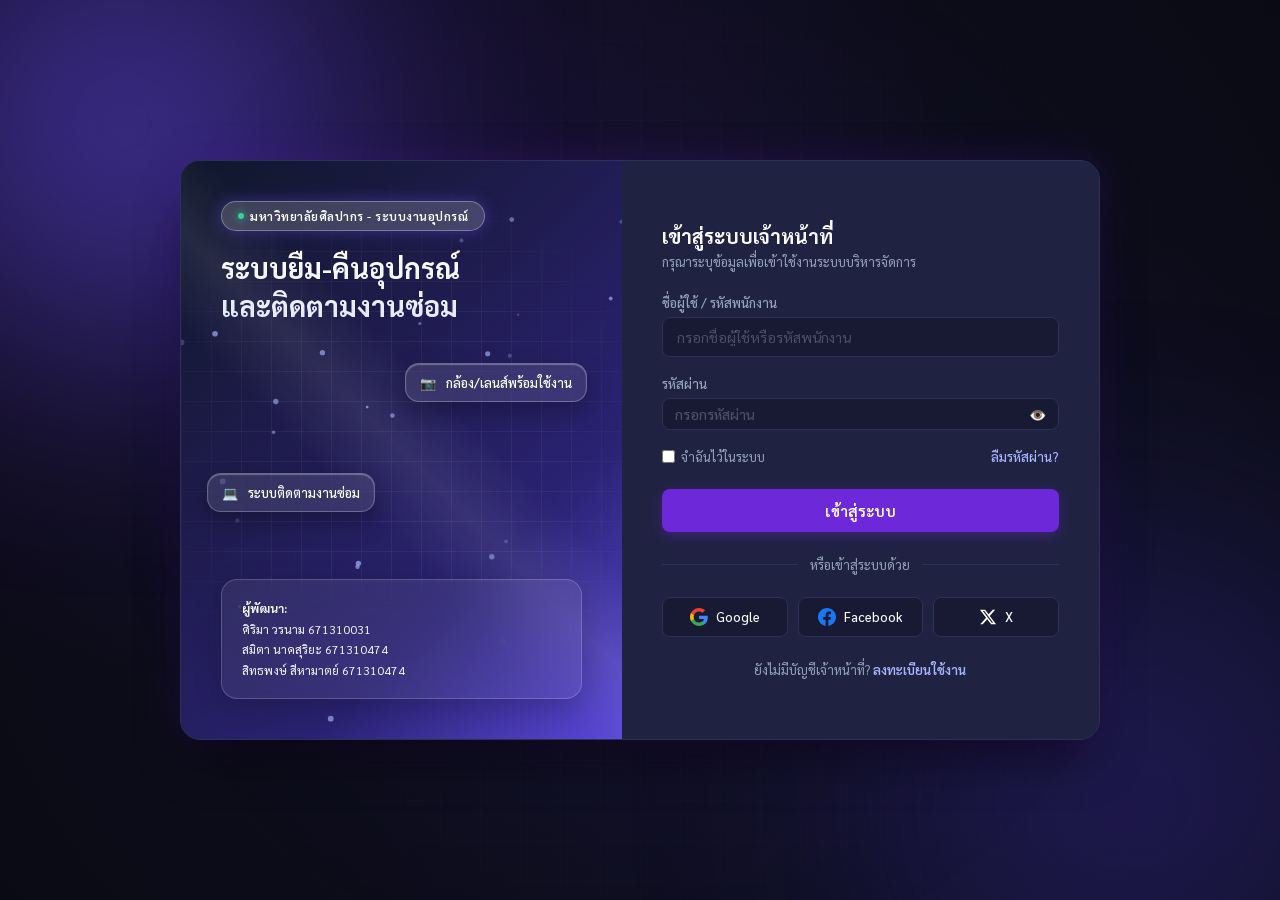
==== index.html @ a07209da "Refactor HTML structure and improve accessibility" ====
<!DOCTYPE html>
<html lang="th">
<head>
  <meta charset="UTF-8">
  <meta name="viewport" content="width=device-width, initial-scale=1.0">
  <title>ระบบยืม-คืนอุปกรณ์ และติดตามงานซ่อม</title>
  <!-- Google Fonts: Sarabun -->
  <link href="https://fonts.googleapis.com/css2?family=Sarabun:wght@300;400;500;600;700&display=swap" rel="stylesheet">
  
  <style>
    :root {
      /* Dark Theme Color Palette */
      --primary-color: #6D28D9;
      --primary-hover: #5B21B6;
      --primary-light: rgba(109, 40, 217, 0.25);
      --bg-color: #121326;
      --surface-color: #202242;
      --surface-color-dark: #181933;
      --surface-hover: #2A2C54;
      --text-main: #F8FAFC;
      --text-muted: #94A3B8;
      --border-color: #2D3059;
      --border-color-light: rgba(255, 255, 255, 0.08);
      
      --danger-color: #EF4444;
      --success-color: #10B981;
      --warning-color: #F59E0B;
      
      --radius-sm: 8px;
      --radius-md: 12px;
      --radius-lg: 20px;
      --shadow-sm: 0 4px 12px rgba(0, 0, 0, 0.2);
      --shadow-md: 0 10px 30px rgba(0, 0, 0, 0.35);
    }

    * { box-sizing: border-box; margin: 0; padding: 0; font-family: 'Sarabun', sans-serif; }
    
    body { 
      background: var(--bg-color); 
      background-image: 
        radial-gradient(at 10% 15%, rgba(109, 40, 217, 0.15) 0px, transparent 50%),
        radial-gradient(at 90% 85%, rgba(30, 27, 75, 0.3) 0px, transparent 50%),
        radial-gradient(circle at 50% 50%, rgba(18, 19, 38, 0.95) 0%, rgba(10, 10, 20, 1) 100%);
      background-attachment: fixed;
      color: var(--text-main); 
      display: flex; 
      justify-content: center; 
      align-items: center;
      padding: 20px; 
      min-height: 100vh; 
      position: relative; 
      overflow-x: hidden;
    }

    /* Ambient Background Orbs */
    .bg-ambient-orb {
      position: fixed;
      border-radius: 50%;
      filter: blur(120px);
      pointer-events: none;
      z-index: 0;
      opacity: 0.5;
    }
    .orb-1 { width: 450px; height: 450px; background: #5B48D9; top: -100px; left: -100px; animation: floatOrb1 18s ease-in-out infinite alternate; }
    .orb-2 { width: 500px; height: 500px; background: #2A2272; bottom: -150px; right: -100px; animation: floatOrb2 22s ease-in-out infinite alternate; }
    .orb-focus-spotlight { width: 600px; height: 600px; background: rgba(109, 40, 217, 0.1); top: 50%; left: 50%; transform: translate(-50%, -50%); filter: blur(140px); }

    @keyframes floatOrb1 { 0% { transform: translate(0, 0) scale(1); } 100% { transform: translate(60px, 80px) scale(1.15); } }
    @keyframes floatOrb2 { 0% { transform: translate(0, 0) scale(1); } 100% { transform: translate(-80px, -60px) scale(1.1); } }

    .bg-grid-pattern {
      position: fixed;
      top: 0; left: 0; width: 100%; height: 100%;
      background-image: 
        linear-gradient(rgba(255, 255, 255, 0.02) 1px, transparent 1px),
        linear-gradient(90deg, rgba(255, 255, 255, 0.02) 1px, transparent 1px);
      background-size: 40px 40px;
      pointer-events: none;
      z-index: 0;
      mask-image: radial-gradient(circle at 50% 50%, rgba(0,0,0,0.8) 20%, transparent 80%);
      -webkit-mask-image: radial-gradient(circle at 50% 50%, rgba(0,0,0,0.8) 20%, transparent 80%);
    }

    .screen-section { display: none; width: 100%; max-width: 1120px; animation: fadeIn 0.3s ease; position: relative; z-index: 2; }
    .screen-section.active-screen { display: block; }
    @keyframes fadeIn { from { opacity: 0; transform: translateY(6px); } to { opacity: 1; transform: translateY(0); } }

    /* LOGIN SCREEN STYLES */
    .login-wrapper { 
      display: flex; 
      width: 100%; 
      max-width: 920px; 
      min-height: 580px; 
      background: var(--surface-color); 
      border-radius: var(--radius-lg); 
      box-shadow: 0 25px 50px -12px rgba(0, 0, 0, 0.6), 0 0 40px rgba(109, 40, 217, 0.2); 
      overflow: hidden; 
      margin: 20px auto; 
      border: 1px solid var(--border-color);
    }
    
    .login-hero { 
      flex: 1; 
      position: relative;
      background: linear-gradient(135deg, #0F172A 0%, #1E1B4B 35%, #2A2272 70%, #5B48D9 100%);
      color: #FFF; 
      padding: 40px; 
      display: flex; 
      flex-direction: column; 
      justify-content: space-between; 
      overflow: hidden;
      z-index: 1;
    }

    #hero-canvas { position: absolute; top: 0; left: 0; width: 100%; height: 100%; z-index: 1; pointer-events: none; }
    .hero-tech-grid {
      position: absolute; top: 0; left: 0; right: 0; bottom: 0;
      background-image: linear-gradient(rgba(255, 255, 255, 0.05) 1px, transparent 1px), linear-gradient(90deg, rgba(255, 255, 255, 0.05) 1px, transparent 1px);
      background-size: 30px 30px; z-index: 0;
      mask-image: radial-gradient(circle at 50% 50%, black 40%, transparent 80%);
      -webkit-mask-image: radial-gradient(circle at 50% 50%, black 40%, transparent 80%);
    }

    .hero-light-sweep {
      position: absolute; top: -50%; left: -50%; width: 200%; height: 200%;
      background: linear-gradient(45deg, transparent 45%, rgba(255, 255, 255, 0.08) 50%, transparent 55%);
      animation: sweepAnimation 7s infinite ease-in-out; z-index: 2; pointer-events: none;
    }
    @keyframes sweepAnimation { 0% { transform: translate(-30%, -30%) rotate(0deg); } 50% { transform: translate(15%, 15%) rotate(0deg); } 100% { transform: translate(-30%, -30%) rotate(0deg); } }

    .tech-card {
      position: absolute; background: rgba(255, 255, 255, 0.1); backdrop-filter: blur(16px); -webkit-backdrop-filter: blur(16px);
      border: 1px solid rgba(255, 255, 255, 0.25); border-radius: 14px; padding: 10px 14px; display: flex; align-items: center; gap: 10px; font-size: 13px; font-weight: 500;
      box-shadow: 0 10px 25px rgba(0,0,0,0.25), inset 0 1px 1px rgba(255,255,255,0.3); z-index: 2; pointer-events: none; animation: floatCard 5s ease-in-out infinite alternate;
    }
    .card-camera { top: 35%; right: 8%; animation-delay: 0s; }
    .card-laptop { top: 54%; left: 6%; animation-delay: -2.5s; }
    @keyframes floatCard { 0% { transform: translateY(0px) rotate(0deg); } 100% { transform: translateY(-12px) rotate(3deg); } }

    .hero-content-top { z-index: 3; position: relative; }
    .hero-content-bottom { 
      z-index: 3; position: relative; background: rgba(255, 255, 255, 0.08); backdrop-filter: blur(16px); -webkit-backdrop-filter: blur(16px);
      padding: 18px 20px; border-radius: 16px; border: 1px solid rgba(255, 255, 255, 0.2); box-shadow: 0 8px 32px rgba(0,0,0,0.2);
    }
    .login-hero .badge { 
      background: rgba(255, 255, 255, 0.18); backdrop-filter: blur(8px); padding: 6px 16px; border-radius: 20px; font-size: 12px; width: fit-content;
      display: inline-flex; align-items: center; gap: 6px; font-weight: 600; letter-spacing: 0.5px; border: 1px solid rgba(255,255,255,0.3); box-shadow: 0 0 15px rgba(91, 72, 217, 0.5);
    }
    .badge-dot { width: 6px; height: 6px; background: #34D399; border-radius: 50%; box-shadow: 0 0 8px #34D399; }
    .login-hero h1 { font-size: 28px; margin: 18px 0; line-height: 1.35; font-weight: 700; background: linear-gradient(180deg, #FFFFFF 0%, #E0E7FF 100%); -webkit-background-clip: text; -webkit-text-fill-color: transparent; }
    .login-hero .credits { font-size: 12px; opacity: 0.95; line-height: 1.7; }

    .login-form-container { flex: 1.1; padding: 40px; display: flex; flex-direction: column; justify-content: center; background: var(--surface-color); }
    .form-group { margin-bottom: 18px; position: relative; }
    .form-group label { display: block; font-size: 13px; font-weight: 500; margin-bottom: 6px; color: var(--text-muted); }
    
    .form-control { 
      width: 100%; padding: 10px 14px; background: var(--surface-color-dark); border: 1px solid var(--border-color); border-radius: var(--radius-sm); 
      font-size: 14px; color: var(--text-main); transition: all 0.25s; 
    }
    .form-control::placeholder { color: rgba(148, 163, 184, 0.4); }
    .form-control:focus { outline: none; border-color: var(--primary-color); box-shadow: 0 0 0 3px rgba(109, 40, 217, 0.25); }

    .login-actions { display: flex; justify-content: space-between; align-items: center; font-size: 13px; margin-bottom: 24px; color: var(--text-muted); }
    .login-actions label { display: flex; align-items: center; gap: 6px; cursor: pointer; }
    .login-actions a { color: #A5B4FC; text-decoration: none; font-weight: 500; cursor: pointer; }
    .login-actions a:hover { text-decoration: underline; }

    .btn-primary { width: 100%; padding: 12px; background: var(--primary-color); color: white; border: none; border-radius: var(--radius-sm); font-size: 15px; font-weight: 600; cursor: pointer; transition: all 0.2s; box-shadow: 0 4px 12px rgba(109, 40, 217, 0.35); }
    .btn-primary:hover { background: var(--primary-hover); transform: translateY(-1px); }

    .divider { display: flex; align-items: center; text-align: center; margin: 24px 0; color: var(--text-muted); font-size: 13px; }
    .divider::before, .divider::after { content: ''; flex: 1; border-bottom: 1px solid var(--border-color); }
    .divider span { padding: 0 12px; }

    .social-login { display: flex; gap: 10px; justify-content: center; }
    .social-btn { flex: 1; display: flex; align-items: center; justify-content: center; gap: 8px; padding: 10px; border: 1px solid var(--border-color); border-radius: var(--radius-sm); background: var(--surface-color-dark); color: var(--text-main); cursor: pointer; font-size: 13px; font-weight: 500; transition: all 0.2s; }
    .social-btn:hover { background: var(--surface-hover); border-color: var(--primary-color); }
    .social-btn svg { width: 18px; height: 18px; flex-shrink: 0; }

    .signup-text { text-align: center; margin-top: 24px; font-size: 13px; color: var(--text-muted); }
    .signup-text a { color: #A5B4FC; font-weight: 600; text-decoration: none; cursor: pointer; }

    /* HEADER STYLES (APP SCREEN) */
    .app-header { 
      background: var(--surface-color); padding: 14px 24px; border-radius: var(--radius-lg); 
      box-shadow: var(--shadow-sm); border: 1px solid var(--border-color-light); 
      display: flex; align-items: center; justify-content: space-between; gap: 16px; margin-bottom: 24px; 
    }
    .brand-title-group { min-width: 140px; }
    .brand-subtitle { font-size: 11px; color: var(--text-muted); font-weight: 500; }
    .brand-title { font-size: 20px; font-weight: 700; color: var(--text-main); line-height: 1.1; }

    .header-search { flex: 1; max-width: 420px; position: relative; }
    .header-search input { 
      width: 100%; padding: 8px 16px 8px 38px; border-radius: 20px; border: 1px solid var(--border-color); 
      font-size: 13px; background: var(--bg-color); color: var(--text-main); transition: all 0.2s; 
    }
    .header-search input::placeholder { color: var(--text-muted); }
    .header-search input:focus { background: var(--surface-color-dark); border-color: var(--primary-color); outline: none; box-shadow: 0 0 0 3px rgba(109, 40, 217, 0.2); }
    .header-search::before { content: "🔍"; position: absolute; left: 12px; top: 50%; transform: translateY(-50%); font-size: 12px; opacity: 0.6; }

    .nav-actions { display: flex; align-items: center; gap: 8px; }
    .nav-btn { 
      padding: 7px 16px; border: 1px solid transparent; background: var(--surface-hover); 
      color: var(--text-main); border-radius: 20px; font-size: 13px; font-weight: 500; cursor: pointer; transition: all 0.2s; white-space: nowrap; 
    }
    .nav-btn:hover { background: #343763; }
    .nav-btn.active { background: var(--primary-color); color: white; box-shadow: 0 2px 10px rgba(109, 40, 217, 0.4); }
    .nav-btn.logout { background: #181933; color: #F8FAFC; border: 1px solid var(--border-color); }
    .nav-btn.logout:hover { background: #23254A; }

    /* PROFILE LAYOUT & CARDS */
    .profile-layout { display: grid; grid-template-columns: 1fr 1fr; gap: 20px; }
    @media (max-width: 820px) { .profile-layout { grid-template-columns: 1fr; } .login-wrapper { flex-direction: column; } }

    .card { 
      background: var(--surface-color); border-radius: var(--radius-lg); padding: 24px; 
      box-shadow: var(--shadow-sm); border: 1px solid var(--border-color-light); margin-bottom: 20px; 
    }
    .card-header { display: flex; justify-content: space-between; align-items: center; margin-bottom: 18px; border-bottom: 1px solid var(--border-color-light); padding-bottom: 12px; cursor: pointer; }
    .card-header h3 { font-size: 15px; font-weight: 600; color: var(--text-main); display: flex; align-items: center; gap: 8px; }

    .profile-grid { display: grid; grid-template-columns: 1fr 1fr; gap: 16px 20px; }
    @media (max-width: 480px) { .profile-grid { grid-template-columns: 1fr; } }
    .profile-item label { display: block; font-size: 12px; color: var(--text-muted); margin-bottom: 3px; }
    .profile-item p { font-size: 14px; font-weight: 600; color: var(--text-main); word-break: break-all; }

    .status-badge { display: inline-block; padding: 3px 12px; background: rgba(109, 40, 217, 0.25); color: #C7D2FE; border-radius: 12px; font-size: 12px; font-weight: 600; border: 1px solid rgba(109, 40, 217, 0.4); }
    .status-badge.active { background: rgba(16, 185, 129, 0.15); color: #34D399; border: 1px solid rgba(16, 185, 129, 0.3); }

    /* STATS BOXES */
    .staff-stats { display: grid; grid-template-columns: repeat(3, 1fr); gap: 12px; margin-bottom: 16px; }
    .stat-box { 
      background: var(--surface-color-dark); border: 1px solid var(--border-color); padding: 14px 8px; 
      border-radius: var(--radius-md); text-align: center; transition: transform 0.2s; 
    }
    .stat-box:hover { transform: translateY(-2px); border-color: var(--primary-color); }
    .stat-box .number { font-size: 22px; font-weight: 700; color: var(--warning-color); }
    .stat-box .label { font-size: 11px; color: var(--text-muted); margin-top: 4px; }

    .btn-secondary { 
      padding: 6px 14px; background: var(--surface-hover); border: 1px solid var(--border-color); 
      color: #C7D2FE; border-radius: var(--radius-sm); font-size: 12px; cursor: pointer; font-weight: 500; transition: all 0.2s; 
    }
    .btn-secondary:hover { background: #343763; color: #FFF; }

    .masked-input-group { 
      display: flex; align-items: center; background: var(--surface-color-dark); 
      border: 1px solid var(--border-color); border-radius: var(--radius-sm); padding: 6px 12px; transition: all 0.25s;
    }
    .masked-input-group:focus-within {
      border-color: var(--primary-color);
      box-shadow: 0 0 0 3px rgba(109, 40, 217, 0.25);
    }
    .masked-input-group input { border: none; background: transparent; width: 100%; font-size: 14px; font-weight: 500; color: var(--text-main); outline: none; }
    .masked-input-group input::placeholder { color: rgba(148, 163, 184, 0.4); }
    .eye-icon { cursor: pointer; user-select: none; font-size: 14px; color: var(--text-muted); margin-left: 8px; transition: color 0.2s; }
    .eye-icon:hover { color: var(--text-main); }

    /* ACTIVITY LOG STYLES */
    .activity-log { display: flex; flex-direction: column; gap: 10px; }
    .log-row { 
      display: flex; justify-content: space-between; align-items: center; font-size: 13px; 
      padding: 12px 14px; background: var(--surface-color-dark); border-radius: var(--radius-sm); border: 1px solid var(--border-color-light); 
    }
    .log-action { font-weight: 500; color: var(--text-main); }
    .log-time { color: var(--text-muted); font-size: 11px; }

    /* ALERT MESSAGES */
    .alert-msg { font-size: 13px; margin-top: 8px; margin-bottom: 8px; padding: 8px 12px; border-radius: 6px; display: none; line-height: 1.5; }
    .alert-msg:empty { display: none !important; }
    .alert-msg.error { color: #FCA5A5; background: rgba(239, 68, 68, 0.15); border: 1px solid rgba(239, 68, 68, 0.3); display: block; }
    .alert-msg.success { color: #6EE7B7; background: rgba(16, 185, 129, 0.15); border: 1px solid rgba(16, 185, 129, 0.3); display: block; }

    .page-content { display: none; }
    .page-content.active { display: block; }
    .placeholder-panel { padding: 50px; text-align: center; background: var(--surface-color); border-radius: var(--radius-lg); color: var(--text-muted); border: 1px solid var(--border-color-light); }

    /* MODAL STYLES */
    .modal-overlay { position: fixed; top: 0; left: 0; right: 0; bottom: 0; background: rgba(10, 10, 20, 0.75); backdrop-filter: blur(8px); display: flex; align-items: center; justify-content: center; z-index: 1000; opacity: 0; visibility: hidden; transition: all 0.25s ease; }
    .modal-overlay.active { opacity: 1; visibility: visible; }
    .modal-card { background: var(--surface-color); border-radius: var(--radius-lg); width: 100%; max-width: 480px; padding: 24px; box-shadow: var(--shadow-md); border: 1px solid var(--border-color); transform: translateY(12px); transition: all 0.25s ease; max-height: 90vh; overflow-y: auto; }
    .modal-overlay.active .modal-card { transform: translateY(0); }
    .modal-header { display: flex; justify-content: space-between; align-items: center; margin-bottom: 20px; padding-bottom: 12px; border-bottom: 1px solid var(--border-color-light); }
    .modal-header h3 { font-size: 16px; font-weight: 600; color: var(--text-main); display: flex; align-items: center; gap: 8px; }
    .close-btn { background: none; border: none; font-size: 18px; cursor: pointer; color: var(--text-muted); }
    .close-btn:hover { color: var(--text-main); }
    .modal-footer { display: flex; gap: 10px; justify-content: flex-end; margin-top: 24px; padding-top: 12px; border-top: 1px solid var(--border-color-light); }

    /* COLLAPSIBLE ACCORDION */
    .collapsible-content { max-height: 0; overflow: hidden; transition: max-height 0.3s ease-out, opacity 0.2s ease; opacity: 0; }
    .collapsible-content.open { max-height: 500px; opacity: 1; margin-top: 12px; }

    /* OTP NOTIFICATION TOAST */
    .otp-notification { 
      position: fixed; top: 30px; left: 50%; transform: translateX(-50%) translateY(-100px); z-index: 9999; 
      background: var(--surface-color); color: #FFF; padding: 16px 24px; border-radius: var(--radius-md); 
      box-shadow: 0 12px 30px rgba(0,0,0,0.5); border: 1px solid var(--border-color); border-top: 4px solid var(--primary-color); 
      width: 90%; max-width: 360px; opacity: 0; transition: all 0.4s cubic-bezier(0.175, 0.885, 0.32, 1.275); pointer-events: none;
    }
    .otp-notification.show { transform: translateX(-50%) translateY(0); opacity: 1; pointer-events: auto; }
    .otp-notification-title { font-size: 12px; color: var(--text-muted); font-weight: 600; display: flex; justify-content: space-between; margin-bottom: 6px; }
    .otp-notification-body { font-size: 14px; line-height: 1.4; text-align: center; }
    .otp-code-highlight { font-size: 24px; font-weight: 700; color: #A5B4FC; letter-spacing: 4px; margin-top: 6px; display: block; }
  </style>
</head>
<body>

  <div class="bg-ambient-orb orb-1"></div>
  <div class="bg-ambient-orb orb-2"></div>
  <div class="bg-ambient-orb orb-focus-spotlight"></div>
  <div class="bg-grid-pattern"></div>

  <!-- OTP Toast Notice -->
  <div id="otp-toast" class="otp-notification">
    <div class="otp-notification-title">
      <span>💬 SMS แจ้งเตือน</span>
      <span>เมื่อครู่นี้</span>
    </div>
    <div class="otp-notification-body">
      รหัส OTP สำหรับกู้คืนรหัสผ่านของคุณคือ:
      <span id="toast-otp-code" class="otp-code-highlight">123456</span>
    </div>
  </div>

  <!-- LOGIN SCREEN -->
  <div id="login-screen" class="screen-section active-screen">
    <div class="login-wrapper">
      <div class="login-hero" id="hero-container">
        <canvas id="hero-canvas"></canvas>
        <div class="hero-tech-grid"></div>
        <div class="hero-light-sweep"></div>

        <div class="tech-card card-camera">
          <span>📷</span> <span>กล้อง/เลนส์พร้อมใช้งาน</span>
        </div>
        <div class="tech-card card-laptop">
          <span>💻</span> <span>ระบบติดตามงานซ่อม</span>
        </div>

        <div class="hero-content-top">
          <div class="badge"><span class="badge-dot"></span> มหาวิทยาลัยศิลปากร - ระบบงานอุปกรณ์</div>
          <h1>ระบบยืม-คืนอุปกรณ์<br>และติดตามงานซ่อม</h1>
        </div>
        
        <div class="hero-content-bottom credits">
          <p><strong>ผู้พัฒนา:</strong></p>
          <p>ศิริมา วรนาม 671310031</p>
          <p>สมิตา นาคสุริยะ 671310474</p>
          <p>สิทธพงษ์ สีหามาตย์ 671310474</p>
        </div>
      </div>
      
      <div class="login-form-container">
        <h2 style="margin-bottom: 4px; font-size: 20px;">เข้าสู่ระบบเจ้าหน้าที่</h2>
        <p style="color: var(--text-muted); font-size: 13px; margin-bottom: 24px;">กรุณาระบุข้อมูลเพื่อเข้าใช้งานระบบบริหารจัดการ</p>
        
        <form id="login-form" onsubmit="handleLogin(event)">
          <div class="form-group">
            <label for="username">ชื่อผู้ใช้ / รหัสพนักงาน</label>
            <input type="text" id="username" class="form-control" placeholder="กรอกชื่อผู้ใช้หรือรหัสพนักงาน" required autocomplete="username">
          </div>
          
          <div class="form-group">
            <label for="login-pass">รหัสผ่าน</label>
            <div class="masked-input-group">
              <input type="password" id="login-pass" placeholder="กรอกรหัสผ่าน" required autocomplete="current-password">
              <span class="eye-icon" onclick="toggleVisibility('login-pass', this)">👁️</span>
            </div>
          </div>

          <div id="login-error" class="alert-msg"></div>

          <div class="login-actions">
            <label><input type="checkbox" id="remember-me"> จำฉันไว้ในระบบ</label>
            <a onclick="openForgotPasswordModal()">ลืมรหัสผ่าน?</a>
          </div>

          <button type="submit" id="login-btn" class="btn-primary">เข้าสู่ระบบ</button>
        </form>

        <div class="divider"><span>หรือเข้าสู่ระบบด้วย</span></div>

        <div class="social-login">
          <button class="social-btn" onclick="loginWithSocial('Google')">
            <svg viewBox="0 0 24 24"><path fill="#4285F4" d="M23.745 12.27c0-.7-.06-1.4-.19-2.07H12v4.51h6.6c-.29 1.52-1.14 2.82-2.4 3.68v3.05h3.88c2.27-2.09 3.665-5.17 3.665-9.17z"/><path fill="#34A853" d="M12 24c3.24 0 5.95-1.08 7.93-2.91l-3.88-3.05c-1.08.72-2.45 1.16-4.05 1.16-3.12 0-5.77-2.11-6.72-4.96H1.29v3.15C3.26 21.3 7.31 24 12 24z"/><path fill="#FBBC05" d="M5.28 14.24c-.25-.72-.38-1.49-.38-2.24s.13-1.52.38-2.24V6.61H1.29c-.8 1.6-1.29 3.41-1.29 5.39s.49 3.79 1.29 5.39l3.99-3.15z"/><path fill="#EA4335" d="M12 4.75c1.77 0 3.35.61 4.6 1.8l3.42-3.42C17.95 1.19 15.24 0 12 0 7.31 0 3.26 2.7 1.29 6.61l3.99 3.15c.95-2.85 3.6-4.96 6.72-4.96z"/></svg>
            Google
          </button>
          <button class="social-btn" onclick="loginWithSocial('Facebook')">
            <svg viewBox="0 0 24 24" fill="#1877F2"><path d="M24 12.073c0-6.627-5.373-12-12-12s-12 5.373-12 12c0 5.99 4.388 10.954 10.125 11.854v-8.385H7.078v-3.47h3.047V9.43c0-3.007 1.792-4.669 4.533-4.669 1.312 0 2.686.235 2.686.235v2.953H15.83c-1.491 0-1.956.925-1.956 1.874v2.25h3.328l-.532 3.47h-2.796v8.385C19.612 23.027 24 18.062 24 12.073z"/></svg>
            Facebook
          </button>
          <button class="social-btn" onclick="loginWithSocial('X')">
            <svg viewBox="0 0 24 24" fill="#FFFFFF"><path d="M18.244 2.25h3.308l-7.227 8.26 8.502 11.24H16.17l-5.214-6.817L4.99 21.75H1.68l7.73-8.835L1.254 2.25H8.08l4.713 6.231zm-1.161 17.52h1.833L7.084 4.126H5.117z"/></svg>
            X
          </button>
        </div>

        <div class="signup-text">ยังไม่มีบัญชีเจ้าหน้าที่? <a onclick="openRegisterModal()">ลงทะเบียนใช้งาน</a></div>
      </div>
    </div>
  </div>

  <!-- MAIN APP SCREEN -->
  <div id="app-screen" class="screen-section">
    <header class="app-header">
      <div class="brand-title-group">
        <div class="brand-subtitle">ระบบงานทรัพย์สิน</div>
        <div class="brand-title" id="page-title-display">โปรไฟล์</div>
      </div>

      <div class="header-search">
        <input type="text" placeholder="ค้นหาเลขที่ยืม / นักศึกษา / asset tag / เจ้าหน้าที่">
      </div>

      <nav class="nav-actions">
        <button class="nav-btn page-nav-btn" data-page="borrow" onclick="switchPage('borrow', 'ยืมอุปกรณ์')">ยืมอุปกรณ์</button>
        <button class="nav-btn page-nav-btn" data-page="return" onclick="switchPage('return', 'รับคืน')">รับคืน</button>
        <button class="nav-btn page-nav-btn" data-page="payment" onclick="switchPage('payment', 'รับเงิน')">รับเงิน</button>
        <button class="nav-btn page-nav-btn active" data-page="profile" onclick="switchPage('profile', 'โปรไฟล์')">โปรไฟล์</button>
        <button class="nav-btn logout" onclick="handleLogout()">Logout</button>
      </nav>
    </header>

    <div id="page-borrow" class="page-content">
      <div class="placeholder-panel">
        <h2>📤 การยืมอุปกรณ์</h2>
        <p style="margin-top: 10px;">แบบฟอร์มและรายการอุปกรณ์สำหรับบันทึกการยืมจะแสดงที่นี่</p>
      </div>
    </div>

    <div id="page-return" class="page-content">
      <div class="placeholder-panel">
        <h2>📥 การรับคืนอุปกรณ์</h2>
        <p style="margin-top: 10px;">รายการที่ต้องรับคืนและแบบฟอร์มตรวจสอบสภาพจะแสดงที่นี่</p>
      </div>
    </div>

    <div id="page-payment" class="page-content">
      <div class="placeholder-panel">
        <h2>💰 การรับเงิน / ค่าปรับ</h2>
        <p style="margin-top: 10px;">รายการค่าปรับและการบันทึกการชำระเงินจะแสดงที่นี่</p>
      </div>
    </div>

    <!-- PROFILE PAGE CONTENT -->
    <div id="page-profile" class="page-content active">
      <div class="profile-layout">
        <div>
          <!-- CARD 1: USER ACCOUNT -->
          <div class="card">
            <div class="card-header">
              <h3>👤 ข้อมูลบัญชีผู้ใช้</h3>
              <button class="btn-secondary" onclick="editProfile()">✏️ แก้ไขข้อมูล</button>
            </div>
            <div class="profile-grid">
              <div class="profile-item">
                <label>ชื่อแสดง</label>
                <p id="display-name">google_user</p>
              </div>
              <div class="profile-item">
                <label>ชื่อผู้ใช้</label>
                <p id="display-username">google_user</p>
              </div>
              <div class="profile-item">
                <label>บทบาท/สิทธิ์</label>
                <p id="display-role">ผู้ดูแลระบบสูงสุด</p>
              </div>
              <div class="profile-item">
                <label>แผนก / สังกัด</label>
                <p id="display-dept">ศูนย์เทคโนโลยีการศึกษา</p>
              </div>
              <div class="profile-item">
                <label>เบอร์โทรศัพท์มือถือ</label>
                <p id="display-phone">0812345678</p>
              </div>
              <div class="profile-item">
                <label>สถานะบัญชี</label>
                <p><span class="status-badge active">ใช้งานปกติ</span></p>
              </div>
            </div>
          </div>

          <!-- CARD 2: OPERATIONS INFO -->
          <div class="card">
            <div class="card-header">
              <h3>📦 ข้อมูลปฏิบัติงานยืม-คืนอุปกรณ์</h3>
            </div>
            <div class="profile-grid" style="margin-bottom: 18px;">
              <div class="profile-item">
                <label>รหัสประจำตัวเจ้าหน้าที่</label>
                <p id="display-staff-id">STF-2026-009</p>
              </div>
              <div class="profile-item">
                <label>คลังอุปกรณ์ที่ดูแล</label>
                <p>คลังกลาง (โสตทัศนูปกรณ์)</p>
              </div>
              <div class="profile-item">
                <label>สิทธิ์การอนุมัติยืม</label>
                <p><span class="status-badge">อนุมัติได้สูงสุด 5 รายการ</span></p>
              </div>
              <div class="profile-item">
                <label>การเข้าถึงพื้นที่คลัง</label>
                <p>Keycard / Finger Scan</p>
              </div>
            </div>

            <div style="font-size: 12px; color: var(--text-muted); margin-bottom: 8px; font-weight: 500;">สรุปสถิติงานวันนี้</div>
            <div class="staff-stats">
              <div class="stat-box">
                <div class="number" style="color: #818CF8;">14</div>
                <div class="label">อนุมัติการยืม</div>
              </div>
              <div class="stat-box">
                <div class="number" style="color: #34D399;">9</div>
                <div class="label">ตรวจรับคืน</div>
              </div>
              <div class="stat-box">
                <div class="number" style="color: #F59E0B;">1</div>
                <div class="label">แจ้งอุปกรณ์ซ่อม</div>
              </div>
            </div>
          </div>
        </div>

        <div>
          <!-- CARD 3: SECURITY ACCORDION -->
          <div class="card">
            <div class="card-header" onclick="toggleSecuritySection()">
              <h3>🔒 ความปลอดภัยและการเข้าถึง</h3>
              <span id="security-toggle-icon" style="font-size: 12px; color: var(--text-muted);">▼ เปิดดู</span>
            </div>
            
            <div id="security-collapsible" class="collapsible-content">
              <div style="display: flex; flex-direction: column; gap: 16px;">
                <div>
                  <label style="font-size: 12px; color: var(--text-muted); display: block; margin-bottom: 4px;">อีเมลติดต่อระบบ (Gmail)</label>
                  <div style="display: flex; gap: 8px;">
                    <input type="email" id="email-input" class="form-control" value="admin@example.com" style="flex:1;">
                    <button class="btn-secondary" onclick="updateEmail()">บันทึก</button>
                  </div>
                  <div id="email-alert" class="alert-msg"></div>
                </div>

                <div>
                  <label style="font-size: 12px; color: var(--text-muted); display: block; margin-bottom: 4px;">รหัสผ่านบัญชีปัจจุบัน</label>
                  <div style="display: flex; gap: 8px; align-items: center;">
                    <div class="form-control" style="flex: 1; display: flex; align-items: center; color: var(--text-muted); font-size: 13.5px; background: var(--surface-color-dark);">
                      อัปเดตเมื่อวันที่ 10 ก.ย. 2026
                    </div>
                    <button class="btn-secondary" onclick="openPasswordModal()">เปลี่ยน</button>
                  </div>
                </div>

                <div class="profile-grid" style="margin-top: 4px; border-top: 1px solid var(--border-color-light); padding-top: 14px;">
                  <div class="profile-item" style="grid-column: span 2;">
                    <label>IP Address ล่าสุด (เพื่อความปลอดภัย)</label>
                    <div class="masked-input-group" style="margin-top: 4px; max-width: 260px;">
                      <input type="password" id="ip-address" value="192.168.1.105" readonly>
                      <span class="eye-icon" onclick="toggleVisibility('ip-address', this)">👁️</span>
                    </div>
                  </div>
                  <div class="profile-item">
                    <label>เข้าสู่ระบบล่าสุด</label>
                    <p style="font-size: 13px;">วันนี้, 09:15 น.</p>
                  </div>
                  <div class="profile-item">
                    <label>เบราว์เซอร์ / อุปกรณ์</label>
                    <p style="font-size: 13px;">Chrome 128 (Windows)</p>
                  </div>
                </div>
              </div>
            </div>
          </div>

          <!-- CARD 4: RECENT ACTIVITY -->
          <div class="card">
            <div class="card-header">
              <h3>📋 ประวัติทำรายการล่าสุด</h3>
            </div>
            <div class="activity-log">
              <div class="log-row">
                <span class="log-action"><span style="color: #60A5FA;">📥 รับคืน:</span> กล้อง Sony A7IV (EQ-042)</span>
                <span class="log-time">10:42 น.</span>
              </div>
              <div class="log-row">
                <span class="log-action"><span style="color: #818CF8;">📤 อนุมัติยืม:</span> ขาตั้งกล้อง Manfrotto</span>
                <span class="log-time">09:15 น.</span>
              </div>
              <div class="log-row">
                <span class="log-action"><span style="color: #F59E0B;">🔧 ส่งซ่อม:</span> ไฟสปอตไลท์ LED 100W (EQ-108)</span>
                <span class="log-time">เมื่อวาน, 15:30 น.</span>
              </div>
            </div>
          </div>
        </div>
      </div>
    </div>
  </div>

  <!-- MODAL: EDIT PROFILE -->
  <div id="modal-edit-profile" class="modal-overlay">
    <div class="modal-card">
      <div class="modal-header">
        <h3>✏️ แก้ไขข้อมูลส่วนตัว</h3>
        <button class="close-btn" onclick="closeModal('modal-edit-profile')">✕</button>
      </div>
      <form onsubmit="saveProfileEdit(event)">
        <div class="form-group">
          <label>ชื่อแสดง</label>
          <input type="text" id="edit-name" class="form-control" required>
        </div>
        <div class="form-group">
          <label>แผนก / สังกัด</label>
          <input type="text" id="edit-dept" class="form-control" required>
        </div>
        <div class="form-group">
          <label>เบอร์โทรศัพท์มือถือ</label>
          <input type="tel" id="edit-phone" class="form-control" required>
        </div>
        <div class="modal-footer">
          <button type="button" class="btn-secondary" onclick="closeModal('modal-edit-profile')">ยกเลิก</button>
          <button type="submit" class="btn-primary" style="width: auto; padding: 6px 16px;">บันทึกข้อมูล</button>
        </div>
      </form>
    </div>
  </div>

  <!-- MODAL: CHANGE PASSWORD -->
  <div id="modal-change-pass" class="modal-overlay">
    <div class="modal-card">
      <div class="modal-header">
        <h3>🔒 เปลี่ยนรหัสผ่าน</h3>
        <button class="close-btn" onclick="closeModal('modal-change-pass')">✕</button>
      </div>
      <form onsubmit="savePasswordChange(event)">
        <div class="form-group">
          <label>รหัสผ่านปัจจุบัน</label>
          <input type="password" class="form-control" required>
        </div>
        <div class="form-group">
          <label>รหัสผ่านใหม่</label>
          <input type="password" class="form-control" required minlength="6">
        </div>
        <div class="form-group">
          <label>ยืนยันรหัสผ่านใหม่</label>
          <input type="password" class="form-control" required minlength="6">
        </div>
        <div class="modal-footer">
          <button type="button" class="btn-secondary" onclick="closeModal('modal-change-pass')">ยกเลิก</button>
          <button type="submit" class="btn-primary" style="width: auto; padding: 6px 16px;">อัปเดตรหัสผ่าน</button>
        </div>
      </form>
    </div>
  </div>

  <!-- MODAL: FORGOT PASSWORD -->
  <div id="modal-forgot-password" class="modal-overlay">
    <div class="modal-card">
      <div class="modal-header">
        <h3>🔑 ลืมรหัสผ่าน</h3>
        <button class="close-btn" onclick="closeModal('modal-forgot-password')">✕</button>
      </div>
      <div>
        <p style="font-size: 13px; color: var(--text-muted); margin-bottom: 14px;">กรอกเบอร์โทรศัพท์ที่ลงทะเบียนไว้ ระบบจะส่งรหัส OTP เพื่อยืนยันตัวตน</p>
        <div class="form-group">
          <label>เบอร์โทรศัพท์</label>
          <input type="tel" id="forgot-phone" class="form-control" placeholder="08XXXXXXXX" required>
        </div>
        <div class="modal-footer">
          <button type="button" class="btn-secondary" onclick="closeModal('modal-forgot-password')">ยกเลิก</button>
          <button type="button" class="btn-primary" style="width: auto; padding: 6px 16px;" onclick="triggerOtp()">ขอรับรหัส OTP</button>
        </div>
      </div>
    </div>
  </div>

  <!-- MODAL: REGISTER -->
  <div id="modal-register" class="modal-overlay">
    <div class="modal-card">
      <div class="modal-header">
        <h3>📄 ลงทะเบียนเจ้าหน้าที่ใหม่</h3>
        <button class="close-btn" onclick="closeModal('modal-register')">✕</button>
      </div>
      <form onsubmit="handleRegister(event)">
        <div class="form-group">
          <label>ชื่อ-นามสกุล <span style="font-weight: 400; color: var(--text-muted);">(ชื่อแสดง)</span></label>
          <input type="text" id="reg-fullname" class="form-control" placeholder="เช่น นายสมชาย ใจดี" required>
        </div>
        <div class="form-group">
          <label>ชื่อผู้ใช้ / รหัสพนักงาน</label>
          <input type="text" id="reg-username" class="form-control" placeholder="ตั้งชื่อผู้ใช้สำหรับ Login" required>
        </div>
        <div class="form-group">
          <label>อีเมล Gmail <span style="font-weight: 400; color: var(--text-muted);">(สำหรับรับรหัสผ่าน)</span></label>
          <input type="email" id="reg-email" class="form-control" placeholder="example@gmail.com" required>
        </div>
        <div class="form-group">
          <label>รหัสผ่าน</label>
          <div class="masked-input-group">
            <input type="password" id="reg-pass" placeholder="กำหนดรหัสผ่าน" required minlength="6">
            <span class="eye-icon" onclick="toggleVisibility('reg-pass', this)">👁️</span>
          </div>
        </div>
        <div class="modal-footer">
          <button type="button" class="btn-secondary" onclick="closeModal('modal-register')">ยกเลิก</button>
          <button type="submit" class="btn-primary" style="width: auto; padding: 8px 20px;">ยืนยันลงทะเบียน</button>
        </div>
      </form>
    </div>
  </div>

  <script>
    /* Global Helper Functions */
    
    // ดึงรายชื่อผู้ใช้ที่ลงทะเบียนทั้งหมด
    function getUsersDB() {
      const saved = localStorage.getItem('app_users_db');
      return saved ? JSON.parse(saved) : {};
    }

    // โหลดข้อมูลเข้าสู่ระบบที่บันทึกไว้ (ถ้ามี)
    document.addEventListener('DOMContentLoaded', () => {
      loadSavedCredentials();
    });

    function loadSavedCredentials() {
      const isRemembered = localStorage.getItem('remember_me') === 'true';
      if (isRemembered) {
        document.getElementById('username').value = localStorage.getItem('remember_user') || '';
        document.getElementById('login-pass').value = localStorage.getItem('remember_pass') || '';
        document.getElementById('remember-me').checked = true;
      }
    }

    // Toggle Password/Text Input Visibility
    function toggleVisibility(inputId, iconEl) {
      const input = document.getElementById(inputId);
      if (!input) return;
      if (input.type === 'password') {
        input.type = 'text';
        iconEl.textContent = '🙈';
      } else {
        input.type = 'password';
        iconEl.textContent = '👁️';
      }
    }

    // Screen Switcher (Login <-> App)
    function switchScreen(screenId) {
      document.querySelectorAll('.screen-section').forEach(s => s.classList.remove('active-screen'));
      const target = document.getElementById(screenId);
      if (target) target.classList.add('active-screen');
    }

    // App Navigation Pages Switcher
    function switchPage(pageId, pageTitle) {
      document.querySelectorAll('.page-content').forEach(p => p.classList.remove('active'));
      document.querySelectorAll('.page-nav-btn').forEach(b => b.classList.remove('active'));

      const selectedPage = document.getElementById('page-' + pageId);
      if (selectedPage) selectedPage.classList.add('active');

      const navBtn = document.querySelector(`.page-nav-btn[data-page="${pageId}"]`);
      if (navBtn) navBtn.classList.add('active');

      document.getElementById('page-title-display').textContent = pageTitle;
    }

    // Security Accordion Toggle
    function toggleSecuritySection() {
      const content = document.getElementById('security-collapsible');
      const icon = document.getElementById('security-toggle-icon');
      content.classList.toggle('open');
      if (content.classList.contains('open')) {
        icon.textContent = '▲ ซ่อน';
      } else {
        icon.textContent = '▼ เปิดดู';
      }
    }

    // Login Handler (พร้อมระบบตรวจสอบรหัสผ่าน)
    function handleLogin(e) {
      e.preventDefault();
      const usernameVal = document.getElementById('username').value.trim();
      const passVal = document.getElementById('login-pass').value;
      const rememberMe = document.getElementById('remember-me').checked;
      const errorMsgEl = document.getElementById('login-error');

      const usersDB = getUsersDB();
      let matchedUser = null;

      // ตรวจสอบกับบัญชีใน DB หรือบัญชีทดสอบเริ่มต้น
      if (usersDB[usernameVal] && usersDB[usernameVal].password === passVal) {
        matchedUser = usersDB[usernameVal];
      } else if (usernameVal === 'google_user' && passVal === '123456') {
        matchedUser = { fullname: 'google_user', username: 'google_user' };
      }

      // หากรหัสผ่านหรือชื่อผู้ใช้ไม่ถูกต้อง ให้แสดง error และห้ามเข้าสู่ระบบ
      if (!matchedUser) {
        errorMsgEl.textContent = 'ชื่อผู้ใช้หรือรหัสผ่านไม่ถูกต้อง กรุณาตรวจสอบและลองใหม่อีกครั้ง';
        errorMsgEl.className = 'alert-msg error';
        return;
      }

      // ล้างข้อความแจ้งเตือนเมื่อล็อกอินผ่าน
      errorMsgEl.textContent = '';
      errorMsgEl.className = 'alert-msg';

      // บันทึก หรือ ลบ ข้อมูลการจำรหัสผ่าน
      if (rememberMe) {
        localStorage.setItem('remember_me', 'true');
        localStorage.setItem('remember_user', usernameVal);
        localStorage.setItem('remember_pass', passVal);
      } else {
        localStorage.removeItem('remember_me');
        localStorage.removeItem('remember_user');
        localStorage.removeItem('remember_pass');
      }

      // อัปเดต UI โปรไฟล์
      document.getElementById('display-name').textContent = matchedUser.fullname || usernameVal;
      document.getElementById('display-username').textContent = usernameVal;
      if (matchedUser.email) document.getElementById('email-input').value = matchedUser.email;

      switchScreen('app-screen');
    }

    // Social Login Simulation
    function loginWithSocial(provider) {
      document.getElementById('display-name').textContent = provider.toLowerCase() + '_user';
      document.getElementById('display-username').textContent = provider.toLowerCase() + '_user';
      switchScreen('app-screen');
    }

    // Logout Handler
    function handleLogout() {
      switchScreen('login-screen');
      
      const loginErr = document.getElementById('login-error');
      loginErr.textContent = '';
      loginErr.className = 'alert-msg';

      // ตรวจสอบว่าเปิด 'จำฉันไว้ในระบบ' หรือไม่
      const isRemembered = localStorage.getItem('remember_me') === 'true';
      if (isRemembered) {
        document.getElementById('username').value = localStorage.getItem('remember_user') || '';
        document.getElementById('login-pass').value = localStorage.getItem('remember_pass') || '';
        document.getElementById('remember-me').checked = true;
      } else {
        document.getElementById('login-form').reset();
      }
    }

    // Email Update Action
    function updateEmail() {
      const emailVal = document.getElementById('email-input').value;
      const alertEl = document.getElementById('email-alert');
      if (emailVal && emailVal.includes('@')) {
        alertEl.className = 'alert-msg success';
        alertEl.textContent = 'บันทึกอีเมลสำเร็จเรียบร้อยแล้ว';
      } else {
        alertEl.className = 'alert-msg error';
        alertEl.textContent = 'กรุณากรอกอีเมลให้ถูกต้อง';
      }
      setTimeout(() => { alertEl.textContent = ''; alertEl.className = 'alert-msg'; }, 3000);
    }

    // Modal Control Functions
    function openModal(modalId) {
      const modal = document.getElementById(modalId);
      if (modal) modal.classList.add('active');
    }

    function closeModal(modalId) {
      const modal = document.getElementById(modalId);
      if (modal) modal.classList.remove('active');
    }

    function editProfile() {
      document.getElementById('edit-name').value = document.getElementById('display-name').textContent;
      document.getElementById('edit-dept').value = document.getElementById('display-dept').textContent;
      document.getElementById('edit-phone').value = document.getElementById('display-phone').textContent;
      openModal('modal-edit-profile');
    }

    function saveProfileEdit(e) {
      e.preventDefault();
      document.getElementById('display-name').textContent = document.getElementById('edit-name').value;
      document.getElementById('display-dept').textContent = document.getElementById('edit-dept').value;
      document.getElementById('display-phone').textContent = document.getElementById('edit-phone').value;
      closeModal('modal-edit-profile');
    }

    function openPasswordModal() {
      openModal('modal-change-pass');
    }

    function savePasswordChange(e) {
      e.preventDefault();
      alert('เปลี่ยนรหัสผ่านสำเร็จ!');
      closeModal('modal-change-pass');
    }

    function openForgotPasswordModal() {
      openModal('modal-forgot-password');
    }

    function triggerOtp() {
      const phoneInput = document.getElementById('forgot-phone').value;
      if (!phoneInput) {
        alert('กรุณากรอกเบอร์โทรศัพท์');
        return;
      }
      closeModal('modal-forgot-password');
      
      // Random 6-digit OTP Simulation
      const randomOtp = Math.floor(100000 + Math.random() * 900000);
      document.getElementById('toast-otp-code').textContent = randomOtp;
      
      const toast = document.getElementById('otp-toast');
      toast.classList.add('show');
      setTimeout(() => {
        toast.classList.remove('show');
      }, 5000);
    }

    function openRegisterModal() {
      openModal('modal-register');
    }

    // Handler บันทึกข้อมูลเจ้าหน้าที่ลงทะเบียนใหม่
    function handleRegister(e) {
      e.preventDefault();
      const fullname = document.getElementById('reg-fullname').value.trim();
      const username = document.getElementById('reg-username').value.trim();
      const email = document.getElementById('reg-email').value.trim();
      const password = document.getElementById('reg-pass').value;

      if (!username || !password) return;

      const usersDB = getUsersDB();
      usersDB[username] = {
        fullname: fullname || username,
        username: username,
        email: email,
        password: password
      };

      // บันทึกลงใน localStorage
      localStorage.setItem('app_users_db', JSON.stringify(usersDB));

      alert('ลงทะเบียนเรียบร้อยแล้ว! สามารถใช้ชื่อผู้ใช้และรหัสผ่านนี้ในการเข้าสู่ระบบได้ทันที');
      closeModal('modal-register');

      // กรอกชื่อผู้ใช้และรหัสผ่านที่พึ่งสมัครให้อัตโนมัติในช่องล็อกอิน
      document.getElementById('username').value = username;
      document.getElementById('login-pass').value = password;
    }

    /* Hero Ambient Particle Canvas Effect */
    const canvas = document.getElementById('hero-canvas');
    if (canvas) {
      const ctx = canvas.getContext('2d');
      let width = canvas.width = canvas.offsetWidth;
      let height = canvas.height = canvas.offsetHeight;

      window.addEventListener('resize', () => {
        if (canvas) {
          width = canvas.width = canvas.offsetWidth;
          height = canvas.height = canvas.offsetHeight;
        }
      });

      const particles = Array.from({ length: 25 }, () => ({
        x: Math.random() * width,
        y: Math.random() * height,
        r: Math.random() * 2 + 1,
        dx: (Math.random() - 0.5) * 0.5,
        dy: (Math.random() - 0.5) * 0.5,
        alpha: Math.random() * 0.5 + 0.2
      }));

      function animateCanvas() {
        ctx.clearRect(0, 0, width, height);
        particles.forEach(p => {
          p.x += p.dx;
          p.y += p.dy;
          if (p.x < 0 || p.x > width) p.dx *= -1;
          if (p.y < 0 || p.y > height) p.dy *= -1;

          ctx.beginPath();
          ctx.arc(p.x, p.y, p.r, 0, Math.PI * 2);
          ctx.fillStyle = `rgba(165, 180, 252, ${p.alpha})`;
          ctx.fill();
        });
        requestAnimationFrame(animateCanvas);
      }
      animateCanvas();
    }
  </script>
</body>
</html>
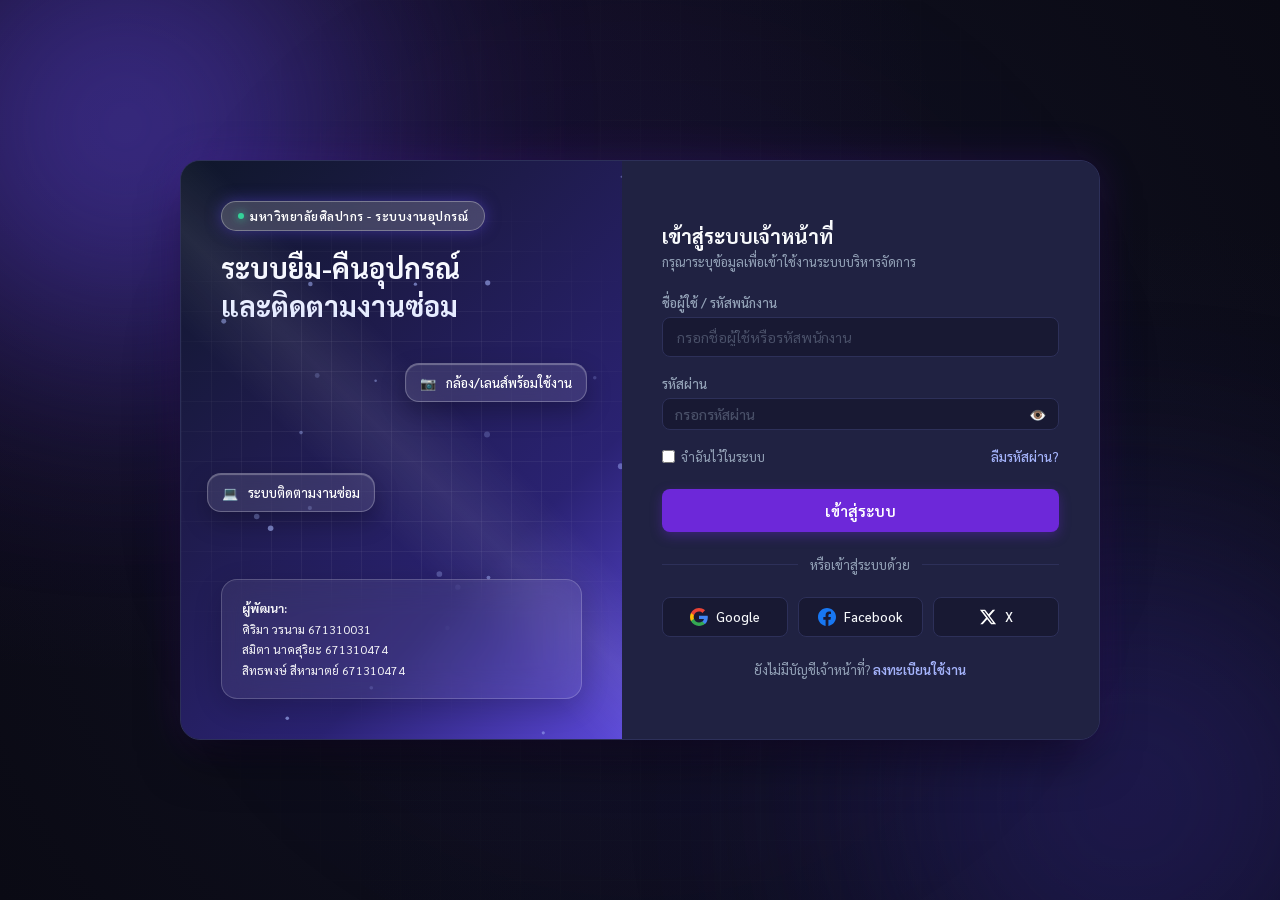
==== commit d2280e58: "Update index.html" ====
--- a/index.html
+++ b/index.html
@@ -315,7 +315,7 @@
   <!-- OTP Toast Notice -->
   <div id="otp-toast" class="otp-notification">
     <div class="otp-notification-title">
-      <span>💬 SMS แจ้งเตือน</span>
+      <span>✉️ อีเมลแจ้งเตือน</span>
       <span>เมื่อครู่นี้</span>
     </div>
     <div class="otp-notification-body">
@@ -537,7 +537,7 @@
                 <div>
                   <label style="font-size: 12px; color: var(--text-muted); display: block; margin-bottom: 4px;">อีเมลติดต่อระบบ (Gmail)</label>
                   <div style="display: flex; gap: 8px;">
-                    <input type="email" id="email-input" class="form-control" value="admin@example.com" style="flex:1;">
+                    <input type="text" id="email-input" class="form-control" value="a***n@example.com" data-full-email="admin@example.com" style="flex:1;" onfocus="showFullEmail(this)" onblur="maskEmailInput(this)">
                     <button class="btn-secondary" onclick="updateEmail()">บันทึก</button>
                   </div>
                   <div id="email-alert" class="alert-msg"></div>
@@ -554,13 +554,6 @@
                 </div>
 
                 <div class="profile-grid" style="margin-top: 4px; border-top: 1px solid var(--border-color-light); padding-top: 14px;">
-                  <div class="profile-item" style="grid-column: span 2;">
-                    <label>IP Address ล่าสุด (เพื่อความปลอดภัย)</label>
-                    <div class="masked-input-group" style="margin-top: 4px; max-width: 260px;">
-                      <input type="password" id="ip-address" value="192.168.1.105" readonly>
-                      <span class="eye-icon" onclick="toggleVisibility('ip-address', this)">👁️</span>
-                    </div>
-                  </div>
                   <div class="profile-item">
                     <label>เข้าสู่ระบบล่าสุด</label>
                     <p style="font-size: 13px;">วันนี้, 09:15 น.</p>
@@ -663,14 +656,46 @@
         <button class="close-btn" onclick="closeModal('modal-forgot-password')">✕</button>
       </div>
       <div>
-        <p style="font-size: 13px; color: var(--text-muted); margin-bottom: 14px;">กรอกเบอร์โทรศัพท์ที่ลงทะเบียนไว้ ระบบจะส่งรหัส OTP เพื่อยืนยันตัวตน</p>
-        <div class="form-group">
-          <label>เบอร์โทรศัพท์</label>
-          <input type="tel" id="forgot-phone" class="form-control" placeholder="08XXXXXXXX" required>
-        </div>
-        <div class="modal-footer">
-          <button type="button" class="btn-secondary" onclick="closeModal('modal-forgot-password')">ยกเลิก</button>
-          <button type="button" class="btn-primary" style="width: auto; padding: 6px 16px;" onclick="triggerOtp()">ขอรับรหัส OTP</button>
+        <div id="forgot-email-step">
+          <p style="font-size: 13px; color: var(--text-muted); margin-bottom: 14px;">กรอกอีเมลที่ลงทะเบียนไว้ ระบบจะส่งรหัส OTP เพื่อยืนยันตัวตน</p>
+          <div class="form-group">
+            <label>อีเมล</label>
+            <input type="email" id="forgot-email" class="form-control" placeholder="example@gmail.com" required autocomplete="email">
+          </div>
+          <div class="modal-footer">
+            <button type="button" class="btn-secondary" onclick="closeModal('modal-forgot-password')">ยกเลิก</button>
+            <button type="button" class="btn-primary" style="width: auto; padding: 6px 16px;" onclick="triggerOtp()">ขอรับรหัส OTP</button>
+          </div>
+        </div>
+
+        <div id="forgot-otp-step" style="display: none;">
+          <p style="font-size: 13px; color: var(--text-muted); margin-bottom: 14px;">กรอกรหัส OTP 6 หลักที่ส่งไปยังอีเมลของคุณ</p>
+          <div class="form-group">
+            <label for="forgot-otp">รหัส OTP</label>
+            <input type="text" id="forgot-otp" class="form-control" placeholder="กรอกรหัส 6 หลัก" inputmode="numeric" autocomplete="one-time-code" maxlength="6">
+          </div>
+          <div id="forgot-otp-alert" class="alert-msg"></div>
+          <div class="modal-footer">
+            <button type="button" class="btn-secondary" onclick="backToForgotEmail()">ย้อนกลับ</button>
+            <button type="button" class="btn-primary" style="width: auto; padding: 6px 16px;" onclick="verifyOtp()">ยืนยันรหัส OTP</button>
+          </div>
+        </div>
+
+        <div id="forgot-reset-step" style="display: none;">
+          <p style="font-size: 13px; color: var(--text-muted); margin-bottom: 14px;">ตั้งรหัสผ่านใหม่สำหรับบัญชีของคุณ</p>
+          <div class="form-group">
+            <label for="forgot-new-password">รหัสผ่านใหม่</label>
+            <input type="password" id="forgot-new-password" class="form-control" placeholder="อย่างน้อย 6 ตัวอักษร" minlength="6" autocomplete="new-password">
+          </div>
+          <div class="form-group">
+            <label for="forgot-confirm-password">ยืนยันรหัสผ่านใหม่</label>
+            <input type="password" id="forgot-confirm-password" class="form-control" placeholder="กรอกรหัสผ่านอีกครั้ง" minlength="6" autocomplete="new-password">
+          </div>
+          <div id="forgot-reset-alert" class="alert-msg"></div>
+          <div class="modal-footer">
+            <button type="button" class="btn-secondary" onclick="closeModal('modal-forgot-password')">ยกเลิก</button>
+            <button type="button" class="btn-primary" style="width: auto; padding: 6px 16px;" onclick="resetForgottenPassword()">ตั้งรหัสผ่านใหม่</button>
+          </div>
         </div>
       </div>
     </div>
@@ -747,6 +772,32 @@
       }
     }
 
+    function maskEmail(email) {
+      const [localPart, domain] = email.trim().split('@');
+      if (!localPart || !domain) return email;
+      if (localPart.length <= 2) return `${localPart[0] || ''}*@${domain}`;
+      return `${localPart[0]}${'*'.repeat(localPart.length - 2)}${localPart[localPart.length - 1]}@${domain}`;
+    }
+
+    function showFullEmail(input) {
+      input.value = input.dataset.fullEmail || input.value;
+    }
+
+    function maskEmailInput(input) {
+      const email = input.value.trim();
+      if (email && email.includes('@') && !email.includes('*')) {
+        input.dataset.fullEmail = email;
+      }
+      input.value = maskEmail(input.dataset.fullEmail || email);
+    }
+
+    function setEmailDisplay(email) {
+      const emailInput = document.getElementById('email-input');
+      if (!emailInput || !email) return;
+      emailInput.dataset.fullEmail = email;
+      emailInput.value = maskEmail(email);
+    }
+
     // Screen Switcher (Login <-> App)
     function switchScreen(screenId) {
       document.querySelectorAll('.screen-section').forEach(s => s.classList.remove('active-screen'));
@@ -794,8 +845,8 @@
       // ตรวจสอบกับบัญชีใน DB หรือบัญชีทดสอบเริ่มต้น
       if (usersDB[usernameVal] && usersDB[usernameVal].password === passVal) {
         matchedUser = usersDB[usernameVal];
-      } else if (usernameVal === 'google_user' && passVal === '123456') {
-        matchedUser = { fullname: 'google_user', username: 'google_user' };
+      } else if (usernameVal === 'google_user' && passVal === (localStorage.getItem('default_google_password') || '123456')) {
+        matchedUser = { fullname: 'google_user', username: 'google_user', email: 'admin@example.com' };
       }
 
       // หากรหัสผ่านหรือชื่อผู้ใช้ไม่ถูกต้อง ให้แสดง error และห้ามเข้าสู่ระบบ
@@ -823,7 +874,7 @@
       // อัปเดต UI โปรไฟล์
       document.getElementById('display-name').textContent = matchedUser.fullname || usernameVal;
       document.getElementById('display-username').textContent = usernameVal;
-      if (matchedUser.email) document.getElementById('email-input').value = matchedUser.email;
+      if (matchedUser.email) setEmailDisplay(matchedUser.email);
 
       switchScreen('app-screen');
     }
@@ -856,9 +907,11 @@
 
     // Email Update Action
     function updateEmail() {
-      const emailVal = document.getElementById('email-input').value;
+      const emailInput = document.getElementById('email-input');
+      const emailVal = emailInput.value.includes('*') ? emailInput.dataset.fullEmail : emailInput.value.trim();
       const alertEl = document.getElementById('email-alert');
-      if (emailVal && emailVal.includes('@')) {
+      if (emailVal && /^[^\s@]+@[^\s@]+\.[^\s@]+$/.test(emailVal)) {
+        setEmailDisplay(emailVal);
         alertEl.className = 'alert-msg success';
         alertEl.textContent = 'บันทึกอีเมลสำเร็จเรียบร้อยแล้ว';
       } else {
@@ -905,26 +958,115 @@
     }
 
     function openForgotPasswordModal() {
+      backToForgotEmail();
       openModal('modal-forgot-password');
     }
 
+    let pendingForgotOtp = '';
+    let pendingForgotUsername = '';
+
+    function findUserByEmail(email) {
+      const normalizedEmail = email.toLowerCase();
+      const usersDB = getUsersDB();
+      const username = Object.keys(usersDB).find(key => (usersDB[key].email || '').toLowerCase() === normalizedEmail);
+      if (username) return { username, user: usersDB[username] };
+      if (normalizedEmail === 'admin@example.com') {
+        return { username: 'google_user', user: { fullname: 'google_user', email: 'admin@example.com' } };
+      }
+      return null;
+    }
+
     function triggerOtp() {
-      const phoneInput = document.getElementById('forgot-phone').value;
-      if (!phoneInput) {
-        alert('กรุณากรอกเบอร์โทรศัพท์');
+      const emailInput = document.getElementById('forgot-email').value.trim();
+      if (!emailInput || !/^[^\s@]+@[^\s@]+\.[^\s@]+$/.test(emailInput)) {
+        alert('กรุณากรอกอีเมลให้ถูกต้อง');
         return;
       }
-      closeModal('modal-forgot-password');
-      
+      const account = findUserByEmail(emailInput);
+      if (!account) {
+        alert('ไม่พบผู้ใช้ที่ลงทะเบียนด้วยอีเมลนี้');
+        return;
+      }
+      pendingForgotUsername = account.username;
       // Random 6-digit OTP Simulation
       const randomOtp = Math.floor(100000 + Math.random() * 900000);
+      pendingForgotOtp = String(randomOtp);
       document.getElementById('toast-otp-code').textContent = randomOtp;
+
+      document.getElementById('forgot-email-step').style.display = 'none';
+      document.getElementById('forgot-otp-step').style.display = 'block';
+      document.getElementById('forgot-otp').value = '';
+      document.getElementById('forgot-otp').focus();
       
       const toast = document.getElementById('otp-toast');
       toast.classList.add('show');
       setTimeout(() => {
         toast.classList.remove('show');
       }, 5000);
+    }
+
+    function backToForgotEmail() {
+      pendingForgotOtp = '';
+      document.getElementById('forgot-email-step').style.display = 'block';
+      document.getElementById('forgot-otp-step').style.display = 'none';
+      document.getElementById('forgot-otp-alert').textContent = '';
+      document.getElementById('forgot-otp-alert').className = 'alert-msg';
+      document.getElementById('forgot-reset-step').style.display = 'none';
+      document.getElementById('forgot-new-password').value = '';
+      document.getElementById('forgot-confirm-password').value = '';
+      document.getElementById('forgot-reset-alert').textContent = '';
+      document.getElementById('forgot-reset-alert').className = 'alert-msg';
+      pendingForgotUsername = '';
+    }
+
+    function verifyOtp() {
+      const otpInput = document.getElementById('forgot-otp').value.trim();
+      const alertEl = document.getElementById('forgot-otp-alert');
+      if (otpInput !== pendingForgotOtp) {
+        alertEl.textContent = 'รหัส OTP ไม่ถูกต้อง กรุณาตรวจสอบและลองใหม่อีกครั้ง';
+        alertEl.className = 'alert-msg error';
+        return;
+      }
+
+      document.getElementById('forgot-otp-step').style.display = 'none';
+      document.getElementById('forgot-reset-step').style.display = 'block';
+      document.getElementById('forgot-new-password').focus();
+    }
+
+    function resetForgottenPassword() {
+      const newPassword = document.getElementById('forgot-new-password').value;
+      const confirmPassword = document.getElementById('forgot-confirm-password').value;
+      const alertEl = document.getElementById('forgot-reset-alert');
+
+      if (newPassword.length < 6) {
+        alertEl.textContent = 'รหัสผ่านใหม่ต้องมีอย่างน้อย 6 ตัวอักษร';
+        alertEl.className = 'alert-msg error';
+        return;
+      }
+      if (newPassword !== confirmPassword) {
+        alertEl.textContent = 'รหัสผ่านใหม่และการยืนยันรหัสผ่านไม่ตรงกัน';
+        alertEl.className = 'alert-msg error';
+        return;
+      }
+
+      const usersDB = getUsersDB();
+      if (pendingForgotUsername === 'google_user') {
+        localStorage.setItem('default_google_password', newPassword);
+      } else if (usersDB[pendingForgotUsername]) {
+        usersDB[pendingForgotUsername].password = newPassword;
+        localStorage.setItem('app_users_db', JSON.stringify(usersDB));
+      } else {
+        alertEl.textContent = 'ไม่พบบัญชีผู้ใช้ กรุณาเริ่มขั้นตอนใหม่';
+        alertEl.className = 'alert-msg error';
+        return;
+      }
+
+      alertEl.textContent = 'ตั้งรหัสผ่านใหม่สำเร็จแล้ว';
+      alertEl.className = 'alert-msg success';
+      setTimeout(() => {
+        closeModal('modal-forgot-password');
+        backToForgotEmail();
+      }, 1200);
     }
 
     function openRegisterModal() {
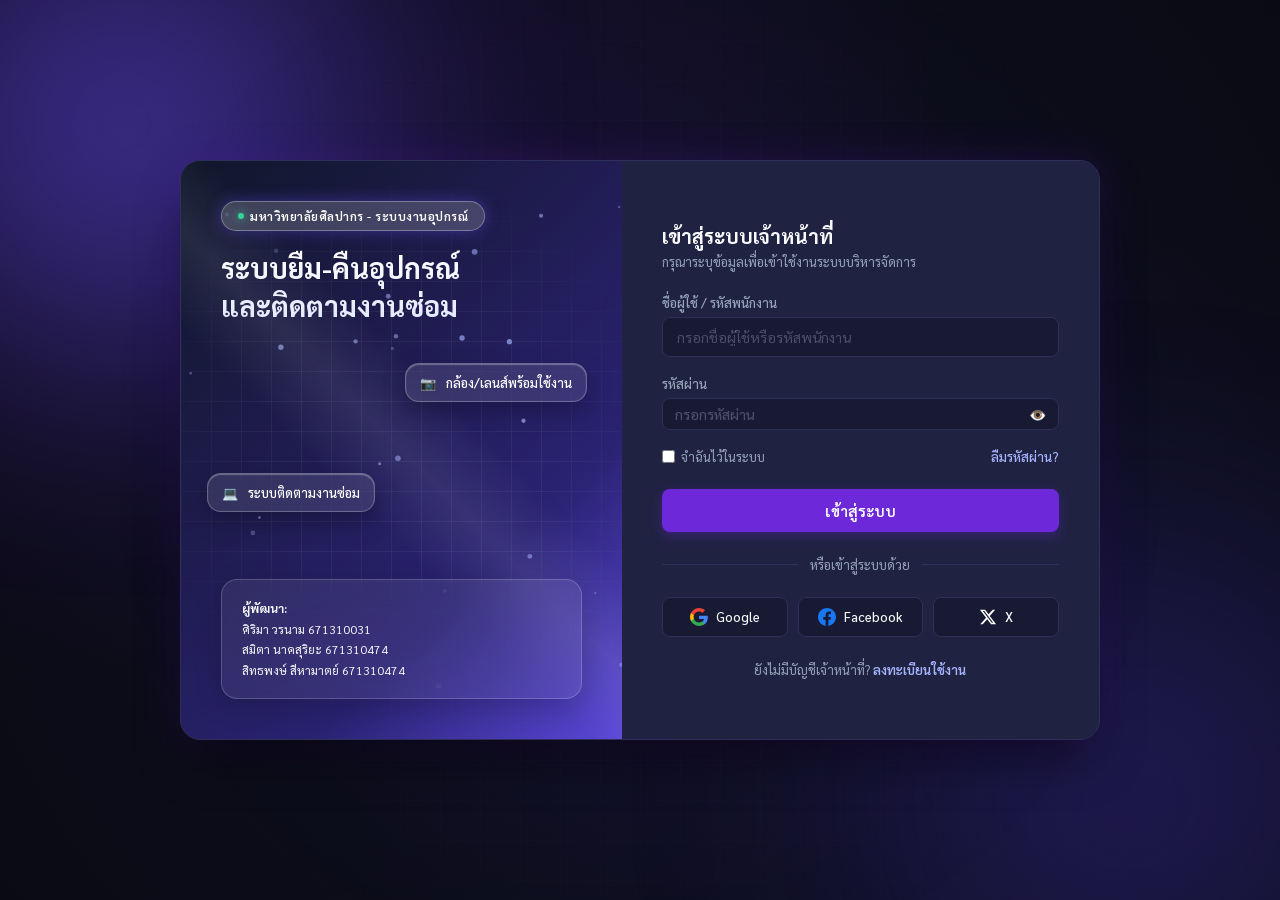
==== commit 30e98e2b: "Update index.html" ====
--- a/index.html
+++ b/index.html
@@ -629,17 +629,18 @@
       </div>
       <form onsubmit="savePasswordChange(event)">
         <div class="form-group">
-          <label>รหัสผ่านปัจจุบัน</label>
-          <input type="password" class="form-control" required>
+          <label for="current-password">รหัสผ่านปัจจุบัน</label>
+          <input type="password" id="current-password" class="form-control" required autocomplete="current-password">
         </div>
         <div class="form-group">
-          <label>รหัสผ่านใหม่</label>
-          <input type="password" class="form-control" required minlength="6">
+          <label for="new-password">รหัสผ่านใหม่</label>
+          <input type="password" id="new-password" class="form-control" required minlength="6" autocomplete="new-password">
         </div>
         <div class="form-group">
-          <label>ยืนยันรหัสผ่านใหม่</label>
-          <input type="password" class="form-control" required minlength="6">
-        </div>
+          <label for="confirm-password">ยืนยันรหัสผ่านใหม่</label>
+          <input type="password" id="confirm-password" class="form-control" required minlength="6" autocomplete="new-password">
+        </div>
+        <div id="change-password-alert" class="alert-msg"></div>
         <div class="modal-footer">
           <button type="button" class="btn-secondary" onclick="closeModal('modal-change-pass')">ยกเลิก</button>
           <button type="submit" class="btn-primary" style="width: auto; padding: 6px 16px;">อัปเดตรหัสผ่าน</button>
@@ -832,6 +833,8 @@
     }
 
     // Login Handler (พร้อมระบบตรวจสอบรหัสผ่าน)
+    let currentUsername = '';
+
     function handleLogin(e) {
       e.preventDefault();
       const usernameVal = document.getElementById('username').value.trim();
@@ -872,6 +875,7 @@
       }
 
       // อัปเดต UI โปรไฟล์
+      currentUsername = usernameVal;
       document.getElementById('display-name').textContent = matchedUser.fullname || usernameVal;
       document.getElementById('display-username').textContent = usernameVal;
       if (matchedUser.email) setEmailDisplay(matchedUser.email);
@@ -881,6 +885,7 @@
 
     // Social Login Simulation
     function loginWithSocial(provider) {
+      currentUsername = provider.toLowerCase() + '_user';
       document.getElementById('display-name').textContent = provider.toLowerCase() + '_user';
       document.getElementById('display-username').textContent = provider.toLowerCase() + '_user';
       switchScreen('app-screen');
@@ -948,13 +953,58 @@
     }
 
     function openPasswordModal() {
+      document.getElementById('current-password').value = '';
+      document.getElementById('new-password').value = '';
+      document.getElementById('confirm-password').value = '';
+      document.getElementById('change-password-alert').textContent = '';
+      document.getElementById('change-password-alert').className = 'alert-msg';
       openModal('modal-change-pass');
     }
 
     function savePasswordChange(e) {
       e.preventDefault();
-      alert('เปลี่ยนรหัสผ่านสำเร็จ!');
+      const currentPassword = document.getElementById('current-password').value;
+      const newPassword = document.getElementById('new-password').value;
+      const confirmPassword = document.getElementById('confirm-password').value;
+      const alertEl = document.getElementById('change-password-alert');
+      const usersDB = getUsersDB();
+      const storedPassword = currentUsername === 'google_user'
+        ? (localStorage.getItem('default_google_password') || '123456')
+        : usersDB[currentUsername]?.password;
+
+      if (!storedPassword || currentPassword !== storedPassword) {
+        alertEl.textContent = 'รหัสผ่านปัจจุบันไม่ถูกต้อง';
+        alertEl.className = 'alert-msg error';
+        return;
+      }
+      if (newPassword.length < 6) {
+        alertEl.textContent = 'รหัสผ่านใหม่ต้องมีอย่างน้อย 6 ตัวอักษร';
+        alertEl.className = 'alert-msg error';
+        return;
+      }
+      if (newPassword !== confirmPassword) {
+        alertEl.textContent = 'รหัสผ่านใหม่และการยืนยันรหัสผ่านไม่ตรงกัน';
+        alertEl.className = 'alert-msg error';
+        return;
+      }
+
+      if (currentUsername === 'google_user') {
+        localStorage.setItem('default_google_password', newPassword);
+      } else if (usersDB[currentUsername]) {
+        usersDB[currentUsername].password = newPassword;
+        localStorage.setItem('app_users_db', JSON.stringify(usersDB));
+      }
+
+      localStorage.removeItem('remember_pass');
+      localStorage.setItem('remember_me', 'true');
       closeModal('modal-change-pass');
+      switchScreen('login-screen');
+      document.getElementById('username').value = currentUsername;
+      document.getElementById('login-pass').value = '';
+      document.getElementById('remember-me').checked = true;
+      document.getElementById('login-error').textContent = 'เปลี่ยนรหัสผ่านสำเร็จ กรุณากรอกรหัสผ่านใหม่เพื่อเข้าสู่ระบบ';
+      document.getElementById('login-error').className = 'alert-msg success';
+      currentUsername = '';
     }
 
     function openForgotPasswordModal() {
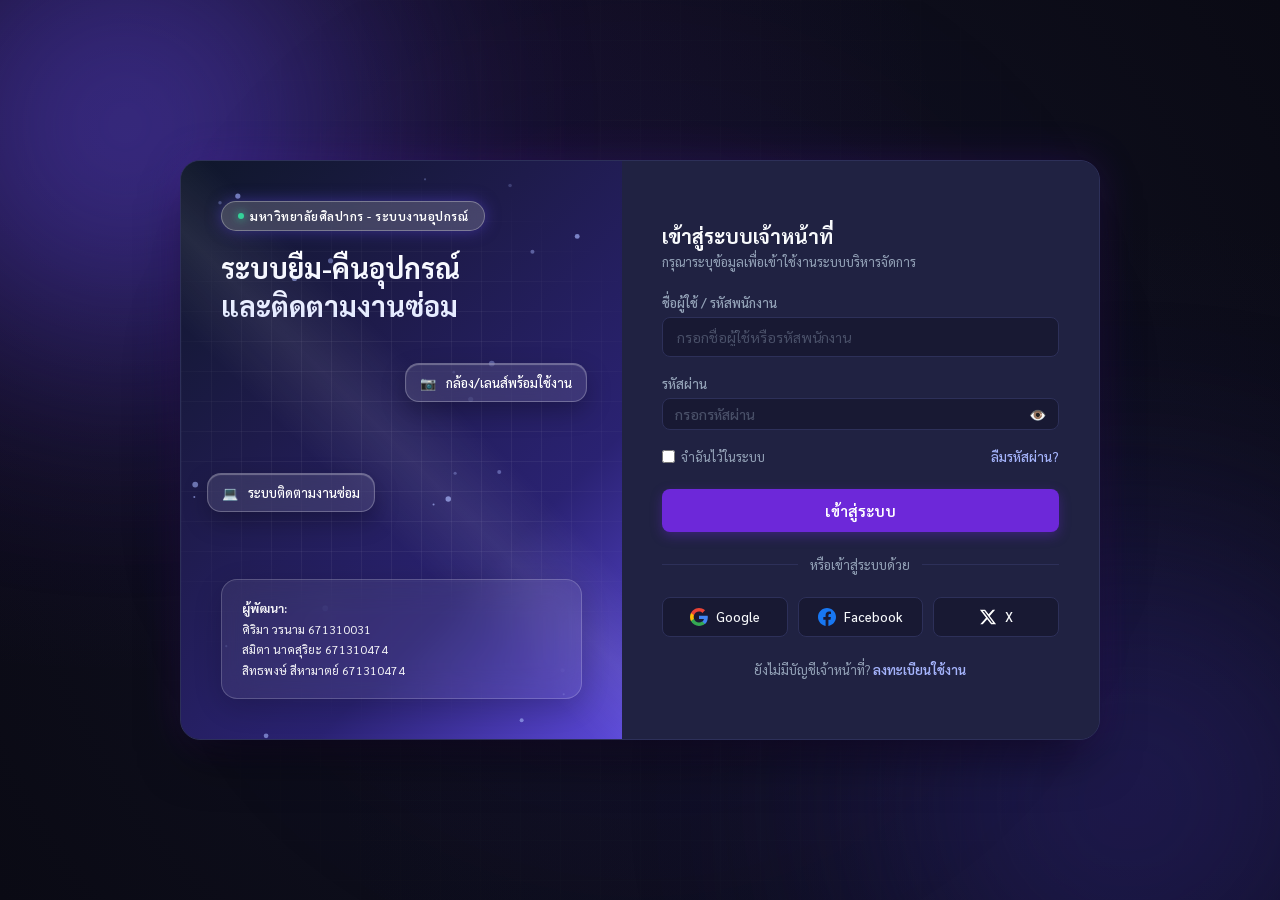
==== commit 09dd9822: "Update index.html" ====
--- a/index.html
+++ b/index.html
@@ -894,20 +894,20 @@
     // Logout Handler
     function handleLogout() {
       switchScreen('login-screen');
+      currentUsername = '';
       
       const loginErr = document.getElementById('login-error');
       loginErr.textContent = '';
       loginErr.className = 'alert-msg';
 
-      // ตรวจสอบว่าเปิด 'จำฉันไว้ในระบบ' หรือไม่
-      const isRemembered = localStorage.getItem('remember_me') === 'true';
-      if (isRemembered) {
-        document.getElementById('username').value = localStorage.getItem('remember_user') || '';
-        document.getElementById('login-pass').value = localStorage.getItem('remember_pass') || '';
-        document.getElementById('remember-me').checked = true;
-      } else {
-        document.getElementById('login-form').reset();
-      }
+      // Keep only the username; a password must always be entered again after logout.
+      const rememberedUsername = localStorage.getItem('remember_user') || document.getElementById('username').value;
+      localStorage.removeItem('remember_pass');
+      localStorage.setItem('remember_me', 'true');
+      document.getElementById('login-form').reset();
+      document.getElementById('username').value = rememberedUsername;
+      document.getElementById('login-pass').value = '';
+      document.getElementById('remember-me').checked = true;
     }
 
     // Email Update Action
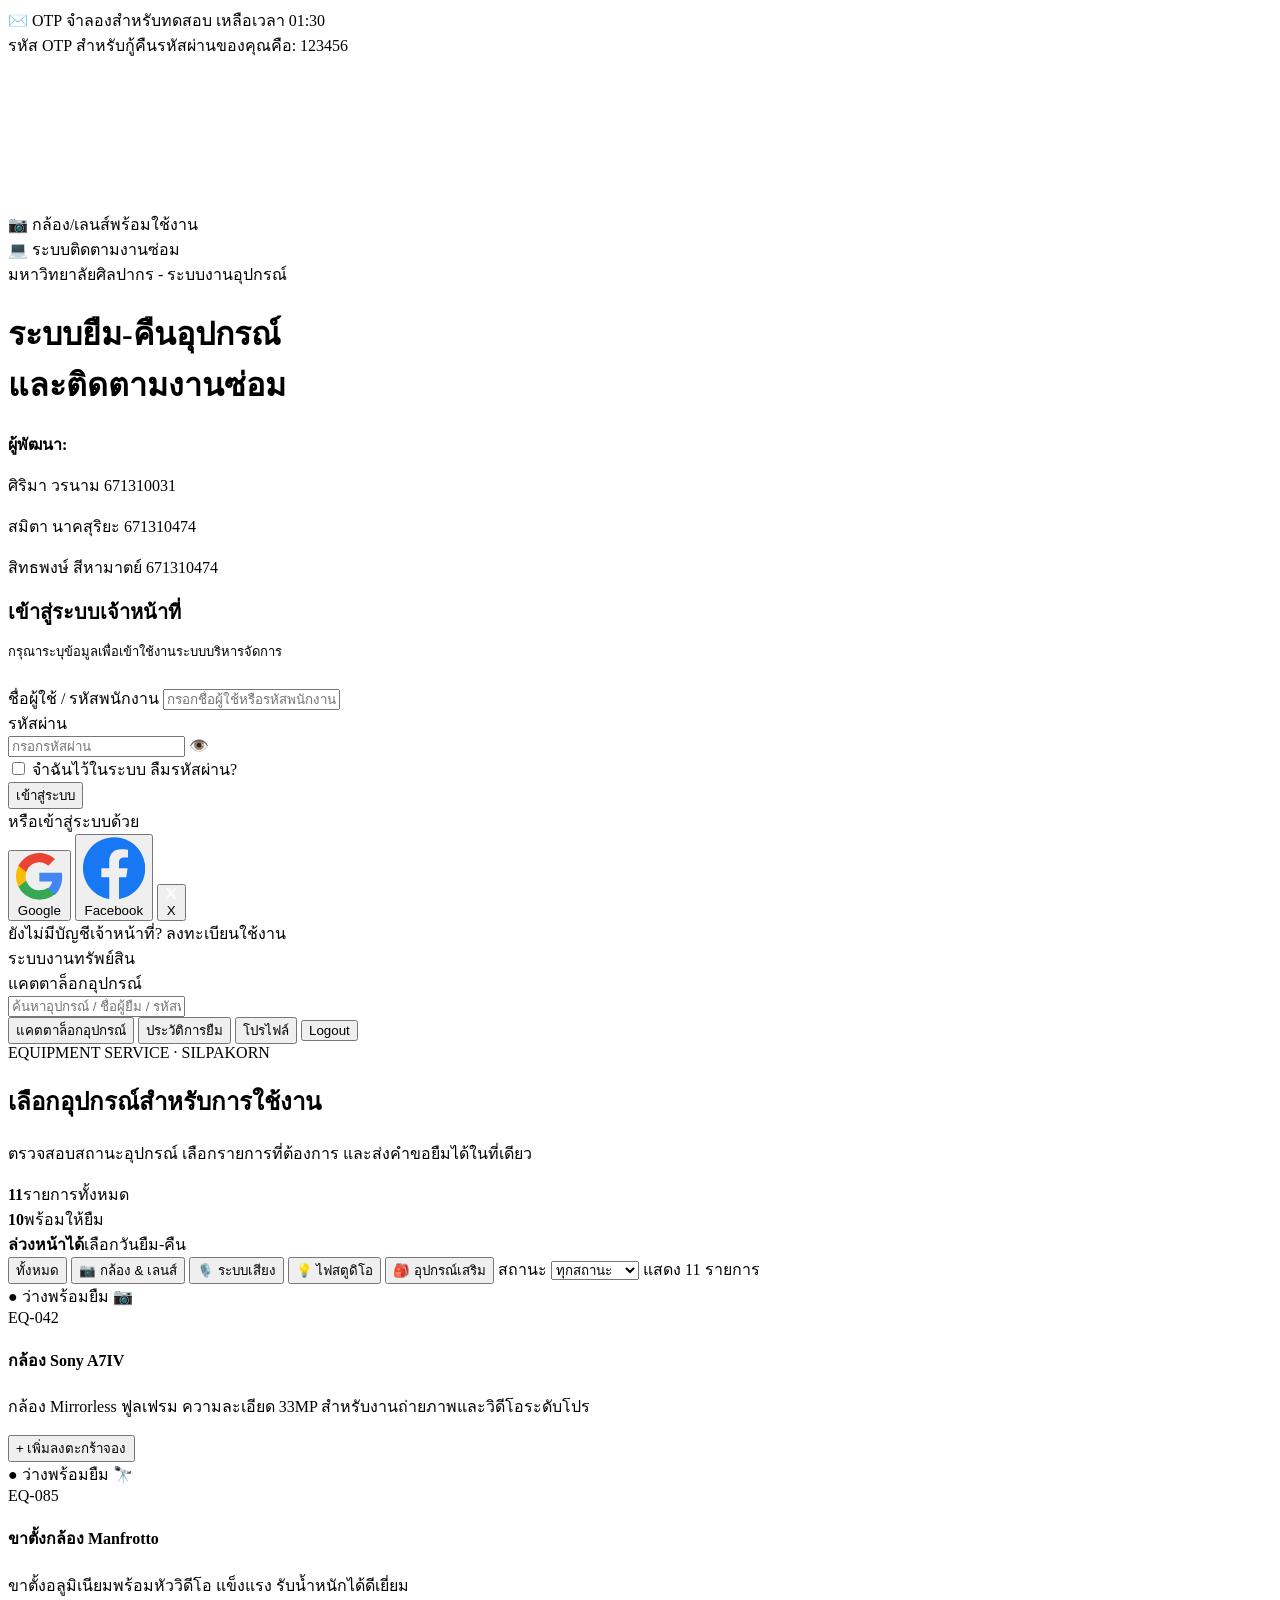
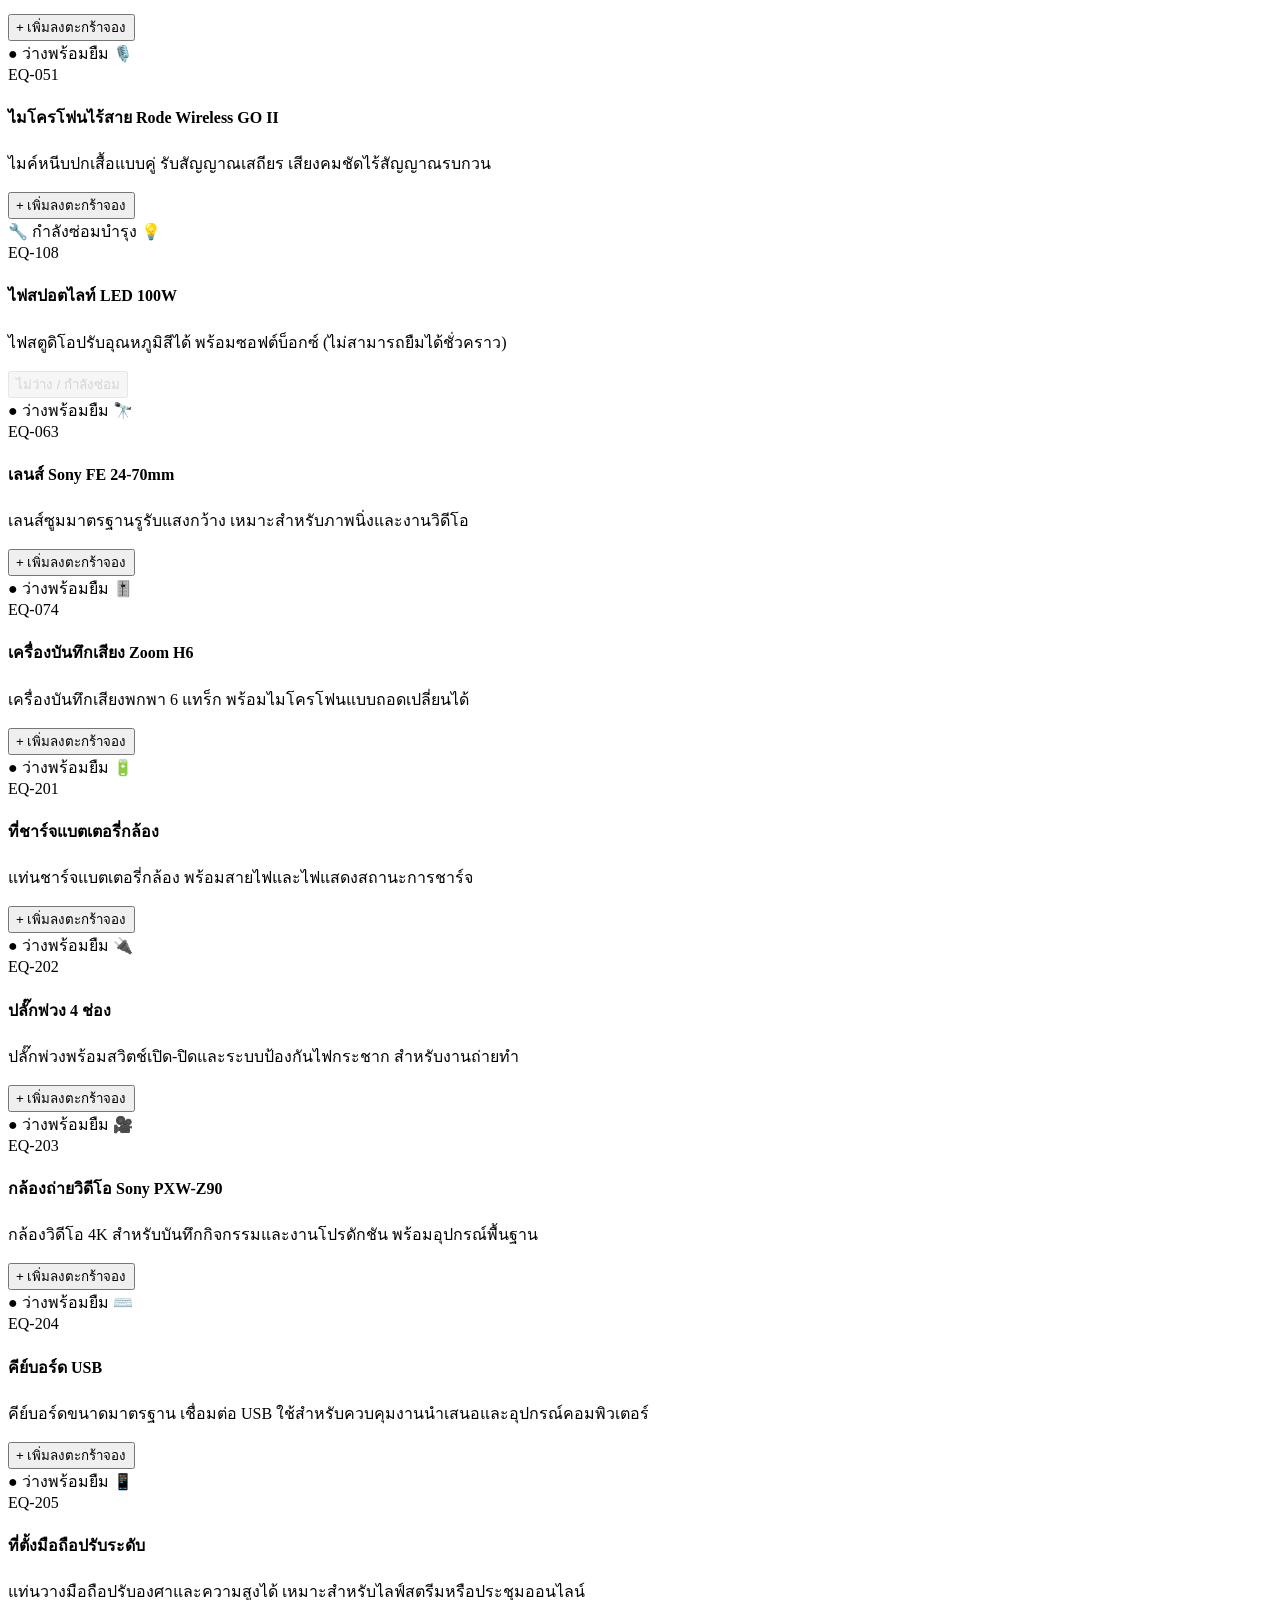
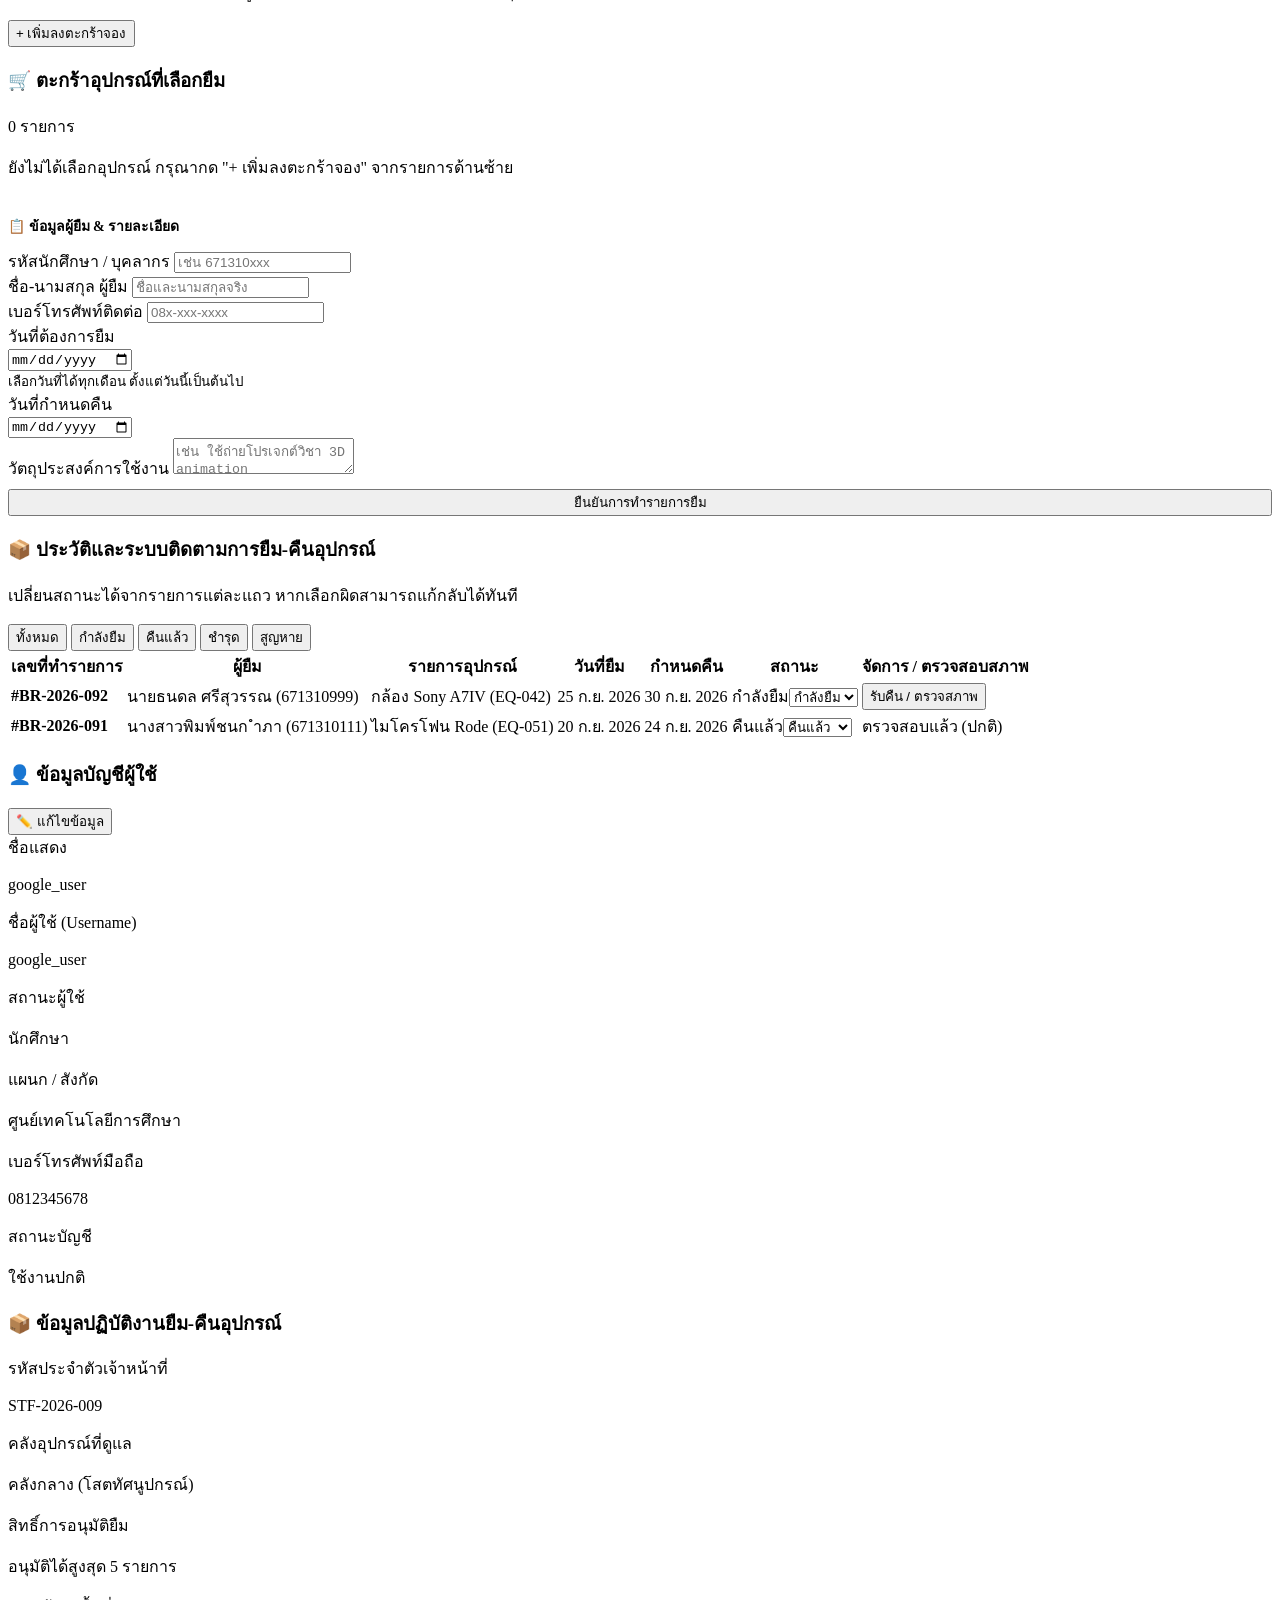
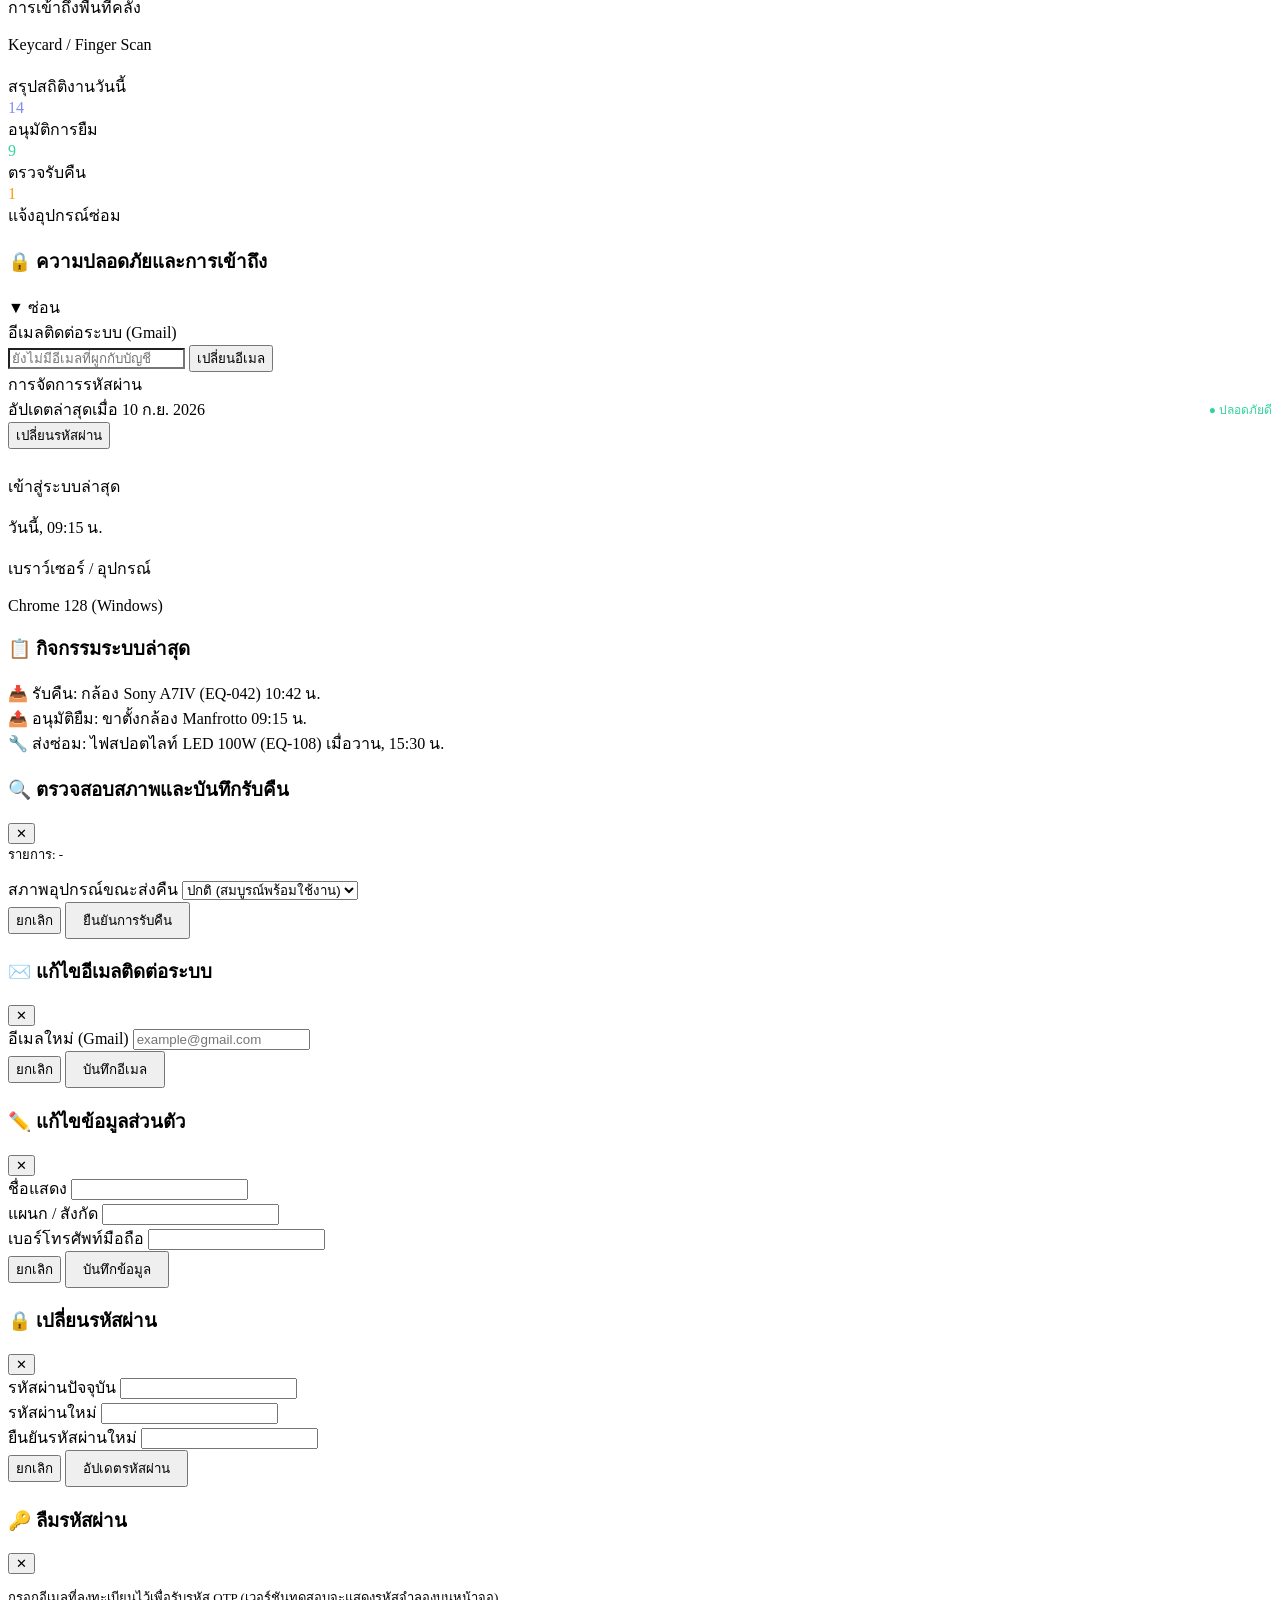
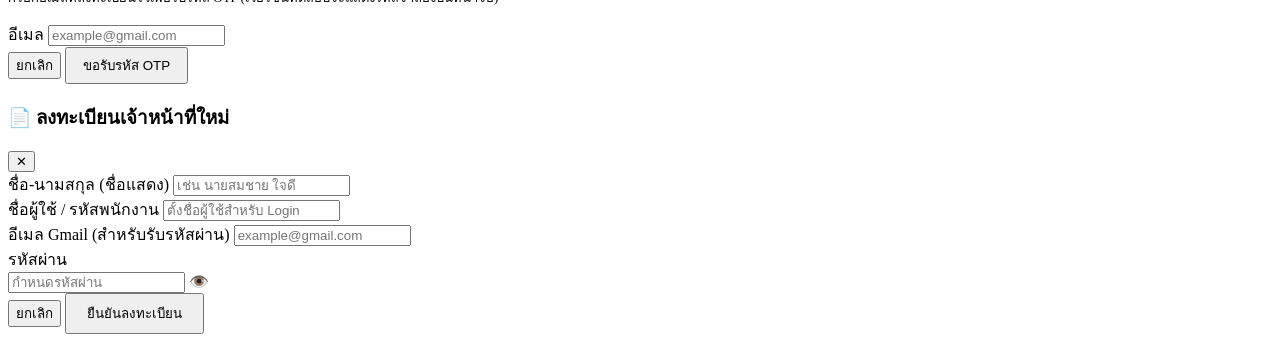
==== commit 99233643: "Update index.html" ====
--- a/index.html
+++ b/index.html
@@ -6,304 +6,7 @@
   <title>ระบบยืม-คืนอุปกรณ์ และติดตามงานซ่อม</title>
   <!-- Google Fonts: Sarabun -->
   <link href="https://fonts.googleapis.com/css2?family=Sarabun:wght@300;400;500;600;700&display=swap" rel="stylesheet">
-  
-  <style>
-    :root {
-      /* Dark Theme Color Palette */
-      --primary-color: #6D28D9;
-      --primary-hover: #5B21B6;
-      --primary-light: rgba(109, 40, 217, 0.25);
-      --bg-color: #121326;
-      --surface-color: #202242;
-      --surface-color-dark: #181933;
-      --surface-hover: #2A2C54;
-      --text-main: #F8FAFC;
-      --text-muted: #94A3B8;
-      --border-color: #2D3059;
-      --border-color-light: rgba(255, 255, 255, 0.08);
-      
-      --danger-color: #EF4444;
-      --success-color: #10B981;
-      --warning-color: #F59E0B;
-      
-      --radius-sm: 8px;
-      --radius-md: 12px;
-      --radius-lg: 20px;
-      --shadow-sm: 0 4px 12px rgba(0, 0, 0, 0.2);
-      --shadow-md: 0 10px 30px rgba(0, 0, 0, 0.35);
-    }
-
-    * { box-sizing: border-box; margin: 0; padding: 0; font-family: 'Sarabun', sans-serif; }
-    
-    body { 
-      background: var(--bg-color); 
-      background-image: 
-        radial-gradient(at 10% 15%, rgba(109, 40, 217, 0.15) 0px, transparent 50%),
-        radial-gradient(at 90% 85%, rgba(30, 27, 75, 0.3) 0px, transparent 50%),
-        radial-gradient(circle at 50% 50%, rgba(18, 19, 38, 0.95) 0%, rgba(10, 10, 20, 1) 100%);
-      background-attachment: fixed;
-      color: var(--text-main); 
-      display: flex; 
-      justify-content: center; 
-      align-items: center;
-      padding: 20px; 
-      min-height: 100vh; 
-      position: relative; 
-      overflow-x: hidden;
-    }
-
-    /* Ambient Background Orbs */
-    .bg-ambient-orb {
-      position: fixed;
-      border-radius: 50%;
-      filter: blur(120px);
-      pointer-events: none;
-      z-index: 0;
-      opacity: 0.5;
-    }
-    .orb-1 { width: 450px; height: 450px; background: #5B48D9; top: -100px; left: -100px; animation: floatOrb1 18s ease-in-out infinite alternate; }
-    .orb-2 { width: 500px; height: 500px; background: #2A2272; bottom: -150px; right: -100px; animation: floatOrb2 22s ease-in-out infinite alternate; }
-    .orb-focus-spotlight { width: 600px; height: 600px; background: rgba(109, 40, 217, 0.1); top: 50%; left: 50%; transform: translate(-50%, -50%); filter: blur(140px); }
-
-    @keyframes floatOrb1 { 0% { transform: translate(0, 0) scale(1); } 100% { transform: translate(60px, 80px) scale(1.15); } }
-    @keyframes floatOrb2 { 0% { transform: translate(0, 0) scale(1); } 100% { transform: translate(-80px, -60px) scale(1.1); } }
-
-    .bg-grid-pattern {
-      position: fixed;
-      top: 0; left: 0; width: 100%; height: 100%;
-      background-image: 
-        linear-gradient(rgba(255, 255, 255, 0.02) 1px, transparent 1px),
-        linear-gradient(90deg, rgba(255, 255, 255, 0.02) 1px, transparent 1px);
-      background-size: 40px 40px;
-      pointer-events: none;
-      z-index: 0;
-      mask-image: radial-gradient(circle at 50% 50%, rgba(0,0,0,0.8) 20%, transparent 80%);
-      -webkit-mask-image: radial-gradient(circle at 50% 50%, rgba(0,0,0,0.8) 20%, transparent 80%);
-    }
-
-    .screen-section { display: none; width: 100%; max-width: 1120px; animation: fadeIn 0.3s ease; position: relative; z-index: 2; }
-    .screen-section.active-screen { display: block; }
-    @keyframes fadeIn { from { opacity: 0; transform: translateY(6px); } to { opacity: 1; transform: translateY(0); } }
-
-    /* LOGIN SCREEN STYLES */
-    .login-wrapper { 
-      display: flex; 
-      width: 100%; 
-      max-width: 920px; 
-      min-height: 580px; 
-      background: var(--surface-color); 
-      border-radius: var(--radius-lg); 
-      box-shadow: 0 25px 50px -12px rgba(0, 0, 0, 0.6), 0 0 40px rgba(109, 40, 217, 0.2); 
-      overflow: hidden; 
-      margin: 20px auto; 
-      border: 1px solid var(--border-color);
-    }
-    
-    .login-hero { 
-      flex: 1; 
-      position: relative;
-      background: linear-gradient(135deg, #0F172A 0%, #1E1B4B 35%, #2A2272 70%, #5B48D9 100%);
-      color: #FFF; 
-      padding: 40px; 
-      display: flex; 
-      flex-direction: column; 
-      justify-content: space-between; 
-      overflow: hidden;
-      z-index: 1;
-    }
-
-    #hero-canvas { position: absolute; top: 0; left: 0; width: 100%; height: 100%; z-index: 1; pointer-events: none; }
-    .hero-tech-grid {
-      position: absolute; top: 0; left: 0; right: 0; bottom: 0;
-      background-image: linear-gradient(rgba(255, 255, 255, 0.05) 1px, transparent 1px), linear-gradient(90deg, rgba(255, 255, 255, 0.05) 1px, transparent 1px);
-      background-size: 30px 30px; z-index: 0;
-      mask-image: radial-gradient(circle at 50% 50%, black 40%, transparent 80%);
-      -webkit-mask-image: radial-gradient(circle at 50% 50%, black 40%, transparent 80%);
-    }
-
-    .hero-light-sweep {
-      position: absolute; top: -50%; left: -50%; width: 200%; height: 200%;
-      background: linear-gradient(45deg, transparent 45%, rgba(255, 255, 255, 0.08) 50%, transparent 55%);
-      animation: sweepAnimation 7s infinite ease-in-out; z-index: 2; pointer-events: none;
-    }
-    @keyframes sweepAnimation { 0% { transform: translate(-30%, -30%) rotate(0deg); } 50% { transform: translate(15%, 15%) rotate(0deg); } 100% { transform: translate(-30%, -30%) rotate(0deg); } }
-
-    .tech-card {
-      position: absolute; background: rgba(255, 255, 255, 0.1); backdrop-filter: blur(16px); -webkit-backdrop-filter: blur(16px);
-      border: 1px solid rgba(255, 255, 255, 0.25); border-radius: 14px; padding: 10px 14px; display: flex; align-items: center; gap: 10px; font-size: 13px; font-weight: 500;
-      box-shadow: 0 10px 25px rgba(0,0,0,0.25), inset 0 1px 1px rgba(255,255,255,0.3); z-index: 2; pointer-events: none; animation: floatCard 5s ease-in-out infinite alternate;
-    }
-    .card-camera { top: 35%; right: 8%; animation-delay: 0s; }
-    .card-laptop { top: 54%; left: 6%; animation-delay: -2.5s; }
-    @keyframes floatCard { 0% { transform: translateY(0px) rotate(0deg); } 100% { transform: translateY(-12px) rotate(3deg); } }
-
-    .hero-content-top { z-index: 3; position: relative; }
-    .hero-content-bottom { 
-      z-index: 3; position: relative; background: rgba(255, 255, 255, 0.08); backdrop-filter: blur(16px); -webkit-backdrop-filter: blur(16px);
-      padding: 18px 20px; border-radius: 16px; border: 1px solid rgba(255, 255, 255, 0.2); box-shadow: 0 8px 32px rgba(0,0,0,0.2);
-    }
-    .login-hero .badge { 
-      background: rgba(255, 255, 255, 0.18); backdrop-filter: blur(8px); padding: 6px 16px; border-radius: 20px; font-size: 12px; width: fit-content;
-      display: inline-flex; align-items: center; gap: 6px; font-weight: 600; letter-spacing: 0.5px; border: 1px solid rgba(255,255,255,0.3); box-shadow: 0 0 15px rgba(91, 72, 217, 0.5);
-    }
-    .badge-dot { width: 6px; height: 6px; background: #34D399; border-radius: 50%; box-shadow: 0 0 8px #34D399; }
-    .login-hero h1 { font-size: 28px; margin: 18px 0; line-height: 1.35; font-weight: 700; background: linear-gradient(180deg, #FFFFFF 0%, #E0E7FF 100%); -webkit-background-clip: text; -webkit-text-fill-color: transparent; }
-    .login-hero .credits { font-size: 12px; opacity: 0.95; line-height: 1.7; }
-
-    .login-form-container { flex: 1.1; padding: 40px; display: flex; flex-direction: column; justify-content: center; background: var(--surface-color); }
-    .form-group { margin-bottom: 18px; position: relative; }
-    .form-group label { display: block; font-size: 13px; font-weight: 500; margin-bottom: 6px; color: var(--text-muted); }
-    
-    .form-control { 
-      width: 100%; padding: 10px 14px; background: var(--surface-color-dark); border: 1px solid var(--border-color); border-radius: var(--radius-sm); 
-      font-size: 14px; color: var(--text-main); transition: all 0.25s; 
-    }
-    .form-control::placeholder { color: rgba(148, 163, 184, 0.4); }
-    .form-control:focus { outline: none; border-color: var(--primary-color); box-shadow: 0 0 0 3px rgba(109, 40, 217, 0.25); }
-
-    .login-actions { display: flex; justify-content: space-between; align-items: center; font-size: 13px; margin-bottom: 24px; color: var(--text-muted); }
-    .login-actions label { display: flex; align-items: center; gap: 6px; cursor: pointer; }
-    .login-actions a { color: #A5B4FC; text-decoration: none; font-weight: 500; cursor: pointer; }
-    .login-actions a:hover { text-decoration: underline; }
-
-    .btn-primary { width: 100%; padding: 12px; background: var(--primary-color); color: white; border: none; border-radius: var(--radius-sm); font-size: 15px; font-weight: 600; cursor: pointer; transition: all 0.2s; box-shadow: 0 4px 12px rgba(109, 40, 217, 0.35); }
-    .btn-primary:hover { background: var(--primary-hover); transform: translateY(-1px); }
-
-    .divider { display: flex; align-items: center; text-align: center; margin: 24px 0; color: var(--text-muted); font-size: 13px; }
-    .divider::before, .divider::after { content: ''; flex: 1; border-bottom: 1px solid var(--border-color); }
-    .divider span { padding: 0 12px; }
-
-    .social-login { display: flex; gap: 10px; justify-content: center; }
-    .social-btn { flex: 1; display: flex; align-items: center; justify-content: center; gap: 8px; padding: 10px; border: 1px solid var(--border-color); border-radius: var(--radius-sm); background: var(--surface-color-dark); color: var(--text-main); cursor: pointer; font-size: 13px; font-weight: 500; transition: all 0.2s; }
-    .social-btn:hover { background: var(--surface-hover); border-color: var(--primary-color); }
-    .social-btn svg { width: 18px; height: 18px; flex-shrink: 0; }
-
-    .signup-text { text-align: center; margin-top: 24px; font-size: 13px; color: var(--text-muted); }
-    .signup-text a { color: #A5B4FC; font-weight: 600; text-decoration: none; cursor: pointer; }
-
-    /* HEADER STYLES (APP SCREEN) */
-    .app-header { 
-      background: var(--surface-color); padding: 14px 24px; border-radius: var(--radius-lg); 
-      box-shadow: var(--shadow-sm); border: 1px solid var(--border-color-light); 
-      display: flex; align-items: center; justify-content: space-between; gap: 16px; margin-bottom: 24px; 
-    }
-    .brand-title-group { min-width: 140px; }
-    .brand-subtitle { font-size: 11px; color: var(--text-muted); font-weight: 500; }
-    .brand-title { font-size: 20px; font-weight: 700; color: var(--text-main); line-height: 1.1; }
-
-    .header-search { flex: 1; max-width: 420px; position: relative; }
-    .header-search input { 
-      width: 100%; padding: 8px 16px 8px 38px; border-radius: 20px; border: 1px solid var(--border-color); 
-      font-size: 13px; background: var(--bg-color); color: var(--text-main); transition: all 0.2s; 
-    }
-    .header-search input::placeholder { color: var(--text-muted); }
-    .header-search input:focus { background: var(--surface-color-dark); border-color: var(--primary-color); outline: none; box-shadow: 0 0 0 3px rgba(109, 40, 217, 0.2); }
-    .header-search::before { content: "🔍"; position: absolute; left: 12px; top: 50%; transform: translateY(-50%); font-size: 12px; opacity: 0.6; }
-
-    .nav-actions { display: flex; align-items: center; gap: 8px; }
-    .nav-btn { 
-      padding: 7px 16px; border: 1px solid transparent; background: var(--surface-hover); 
-      color: var(--text-main); border-radius: 20px; font-size: 13px; font-weight: 500; cursor: pointer; transition: all 0.2s; white-space: nowrap; 
-    }
-    .nav-btn:hover { background: #343763; }
-    .nav-btn.active { background: var(--primary-color); color: white; box-shadow: 0 2px 10px rgba(109, 40, 217, 0.4); }
-    .nav-btn.logout { background: #181933; color: #F8FAFC; border: 1px solid var(--border-color); }
-    .nav-btn.logout:hover { background: #23254A; }
-
-    /* PROFILE LAYOUT & CARDS */
-    .profile-layout { display: grid; grid-template-columns: 1fr 1fr; gap: 20px; }
-    @media (max-width: 820px) { .profile-layout { grid-template-columns: 1fr; } .login-wrapper { flex-direction: column; } }
-
-    .card { 
-      background: var(--surface-color); border-radius: var(--radius-lg); padding: 24px; 
-      box-shadow: var(--shadow-sm); border: 1px solid var(--border-color-light); margin-bottom: 20px; 
-    }
-    .card-header { display: flex; justify-content: space-between; align-items: center; margin-bottom: 18px; border-bottom: 1px solid var(--border-color-light); padding-bottom: 12px; cursor: pointer; }
-    .card-header h3 { font-size: 15px; font-weight: 600; color: var(--text-main); display: flex; align-items: center; gap: 8px; }
-
-    .profile-grid { display: grid; grid-template-columns: 1fr 1fr; gap: 16px 20px; }
-    @media (max-width: 480px) { .profile-grid { grid-template-columns: 1fr; } }
-    .profile-item label { display: block; font-size: 12px; color: var(--text-muted); margin-bottom: 3px; }
-    .profile-item p { font-size: 14px; font-weight: 600; color: var(--text-main); word-break: break-all; }
-
-    .status-badge { display: inline-block; padding: 3px 12px; background: rgba(109, 40, 217, 0.25); color: #C7D2FE; border-radius: 12px; font-size: 12px; font-weight: 600; border: 1px solid rgba(109, 40, 217, 0.4); }
-    .status-badge.active { background: rgba(16, 185, 129, 0.15); color: #34D399; border: 1px solid rgba(16, 185, 129, 0.3); }
-
-    /* STATS BOXES */
-    .staff-stats { display: grid; grid-template-columns: repeat(3, 1fr); gap: 12px; margin-bottom: 16px; }
-    .stat-box { 
-      background: var(--surface-color-dark); border: 1px solid var(--border-color); padding: 14px 8px; 
-      border-radius: var(--radius-md); text-align: center; transition: transform 0.2s; 
-    }
-    .stat-box:hover { transform: translateY(-2px); border-color: var(--primary-color); }
-    .stat-box .number { font-size: 22px; font-weight: 700; color: var(--warning-color); }
-    .stat-box .label { font-size: 11px; color: var(--text-muted); margin-top: 4px; }
-
-    .btn-secondary { 
-      padding: 6px 14px; background: var(--surface-hover); border: 1px solid var(--border-color); 
-      color: #C7D2FE; border-radius: var(--radius-sm); font-size: 12px; cursor: pointer; font-weight: 500; transition: all 0.2s; 
-    }
-    .btn-secondary:hover { background: #343763; color: #FFF; }
-
-    .masked-input-group { 
-      display: flex; align-items: center; background: var(--surface-color-dark); 
-      border: 1px solid var(--border-color); border-radius: var(--radius-sm); padding: 6px 12px; transition: all 0.25s;
-    }
-    .masked-input-group:focus-within {
-      border-color: var(--primary-color);
-      box-shadow: 0 0 0 3px rgba(109, 40, 217, 0.25);
-    }
-    .masked-input-group input { border: none; background: transparent; width: 100%; font-size: 14px; font-weight: 500; color: var(--text-main); outline: none; }
-    .masked-input-group input::placeholder { color: rgba(148, 163, 184, 0.4); }
-    .eye-icon { cursor: pointer; user-select: none; font-size: 14px; color: var(--text-muted); margin-left: 8px; transition: color 0.2s; }
-    .eye-icon:hover { color: var(--text-main); }
-
-    /* ACTIVITY LOG STYLES */
-    .activity-log { display: flex; flex-direction: column; gap: 10px; }
-    .log-row { 
-      display: flex; justify-content: space-between; align-items: center; font-size: 13px; 
-      padding: 12px 14px; background: var(--surface-color-dark); border-radius: var(--radius-sm); border: 1px solid var(--border-color-light); 
-    }
-    .log-action { font-weight: 500; color: var(--text-main); }
-    .log-time { color: var(--text-muted); font-size: 11px; }
-
-    /* ALERT MESSAGES */
-    .alert-msg { font-size: 13px; margin-top: 8px; margin-bottom: 8px; padding: 8px 12px; border-radius: 6px; display: none; line-height: 1.5; }
-    .alert-msg:empty { display: none !important; }
-    .alert-msg.error { color: #FCA5A5; background: rgba(239, 68, 68, 0.15); border: 1px solid rgba(239, 68, 68, 0.3); display: block; }
-    .alert-msg.success { color: #6EE7B7; background: rgba(16, 185, 129, 0.15); border: 1px solid rgba(16, 185, 129, 0.3); display: block; }
-
-    .page-content { display: none; }
-    .page-content.active { display: block; }
-    .placeholder-panel { padding: 50px; text-align: center; background: var(--surface-color); border-radius: var(--radius-lg); color: var(--text-muted); border: 1px solid var(--border-color-light); }
-
-    /* MODAL STYLES */
-    .modal-overlay { position: fixed; top: 0; left: 0; right: 0; bottom: 0; background: rgba(10, 10, 20, 0.75); backdrop-filter: blur(8px); display: flex; align-items: center; justify-content: center; z-index: 1000; opacity: 0; visibility: hidden; transition: all 0.25s ease; }
-    .modal-overlay.active { opacity: 1; visibility: visible; }
-    .modal-card { background: var(--surface-color); border-radius: var(--radius-lg); width: 100%; max-width: 480px; padding: 24px; box-shadow: var(--shadow-md); border: 1px solid var(--border-color); transform: translateY(12px); transition: all 0.25s ease; max-height: 90vh; overflow-y: auto; }
-    .modal-overlay.active .modal-card { transform: translateY(0); }
-    .modal-header { display: flex; justify-content: space-between; align-items: center; margin-bottom: 20px; padding-bottom: 12px; border-bottom: 1px solid var(--border-color-light); }
-    .modal-header h3 { font-size: 16px; font-weight: 600; color: var(--text-main); display: flex; align-items: center; gap: 8px; }
-    .close-btn { background: none; border: none; font-size: 18px; cursor: pointer; color: var(--text-muted); }
-    .close-btn:hover { color: var(--text-main); }
-    .modal-footer { display: flex; gap: 10px; justify-content: flex-end; margin-top: 24px; padding-top: 12px; border-top: 1px solid var(--border-color-light); }
-
-    /* COLLAPSIBLE ACCORDION */
-    .collapsible-content { max-height: 0; overflow: hidden; transition: max-height 0.3s ease-out, opacity 0.2s ease; opacity: 0; }
-    .collapsible-content.open { max-height: 500px; opacity: 1; margin-top: 12px; }
-
-    /* OTP NOTIFICATION TOAST */
-    .otp-notification { 
-      position: fixed; top: 30px; left: 50%; transform: translateX(-50%) translateY(-100px); z-index: 9999; 
-      background: var(--surface-color); color: #FFF; padding: 16px 24px; border-radius: var(--radius-md); 
-      box-shadow: 0 12px 30px rgba(0,0,0,0.5); border: 1px solid var(--border-color); border-top: 4px solid var(--primary-color); 
-      width: 90%; max-width: 360px; opacity: 0; transition: all 0.4s cubic-bezier(0.175, 0.885, 0.32, 1.275); pointer-events: none;
-    }
-    .otp-notification.show { transform: translateX(-50%) translateY(0); opacity: 1; pointer-events: auto; }
-    .otp-notification-title { font-size: 12px; color: var(--text-muted); font-weight: 600; display: flex; justify-content: space-between; margin-bottom: 6px; }
-    .otp-notification-body { font-size: 14px; line-height: 1.4; text-align: center; }
-    .otp-code-highlight { font-size: 24px; font-weight: 700; color: #A5B4FC; letter-spacing: 4px; margin-top: 6px; display: block; }
-  </style>
+  <link rel="stylesheet" href="style.css">
 </head>
 <body>
 
@@ -312,11 +15,11 @@
   <div class="bg-ambient-orb orb-focus-spotlight"></div>
   <div class="bg-grid-pattern"></div>
 
-  <!-- OTP Toast Notice -->
+  <!-- OTP demo notice (email delivery needs a backend service) -->
   <div id="otp-toast" class="otp-notification">
     <div class="otp-notification-title">
-      <span>✉️ อีเมลแจ้งเตือน</span>
-      <span>เมื่อครู่นี้</span>
+      <span>✉️ OTP จำลองสำหรับทดสอบ</span>
+            <span id="otp-toast-countdown">เหลือเวลา 01:30</span>
     </div>
     <div class="otp-notification-body">
       รหัส OTP สำหรับกู้คืนรหัสผ่านของคุณคือ:
@@ -407,48 +110,339 @@
     <header class="app-header">
       <div class="brand-title-group">
         <div class="brand-subtitle">ระบบงานทรัพย์สิน</div>
-        <div class="brand-title" id="page-title-display">โปรไฟล์</div>
+        <div class="brand-title" id="page-title-display">แคตตาล็อกอุปกรณ์</div>
       </div>
 
       <div class="header-search">
-        <input type="text" placeholder="ค้นหาเลขที่ยืม / นักศึกษา / asset tag / เจ้าหน้าที่">
+        <input type="text" id="global-search" placeholder="ค้นหาอุปกรณ์ / ชื่อผู้ยืม / รหัสทรัพย์สิน..." oninput="filterEquipmentCatalog(this.value)">
       </div>
 
       <nav class="nav-actions">
-        <button class="nav-btn page-nav-btn" data-page="borrow" onclick="switchPage('borrow', 'ยืมอุปกรณ์')">ยืมอุปกรณ์</button>
-        <button class="nav-btn page-nav-btn" data-page="return" onclick="switchPage('return', 'รับคืน')">รับคืน</button>
-        <button class="nav-btn page-nav-btn" data-page="payment" onclick="switchPage('payment', 'รับเงิน')">รับเงิน</button>
-        <button class="nav-btn page-nav-btn active" data-page="profile" onclick="switchPage('profile', 'โปรไฟล์')">โปรไฟล์</button>
+        <button class="nav-btn page-nav-btn active" data-page="borrow" onclick="switchPage('borrow', 'แคตตาล็อกอุปกรณ์')">แคตตาล็อกอุปกรณ์</button>
+        <button class="nav-btn page-nav-btn" data-page="history" onclick="switchPage('history', 'ประวัติการยืม-คืน')">ประวัติการยืม</button>
+        <button class="nav-btn page-nav-btn" data-page="profile" onclick="switchPage('profile', 'โปรไฟล์')">โปรไฟล์</button>
         <button class="nav-btn logout" onclick="handleLogout()">Logout</button>
       </nav>
     </header>
 
-    <div id="page-borrow" class="page-content">
-      <div class="placeholder-panel">
-        <h2>📤 การยืมอุปกรณ์</h2>
-        <p style="margin-top: 10px;">แบบฟอร์มและรายการอุปกรณ์สำหรับบันทึกการยืมจะแสดงที่นี่</p>
-      </div>
-    </div>
-
-    <div id="page-return" class="page-content">
-      <div class="placeholder-panel">
-        <h2>📥 การรับคืนอุปกรณ์</h2>
-        <p style="margin-top: 10px;">รายการที่ต้องรับคืนและแบบฟอร์มตรวจสอบสภาพจะแสดงที่นี่</p>
-      </div>
-    </div>
-
-    <div id="page-payment" class="page-content">
-      <div class="placeholder-panel">
-        <h2>💰 การรับเงิน / ค่าปรับ</h2>
-        <p style="margin-top: 10px;">รายการค่าปรับและการบันทึกการชำระเงินจะแสดงที่นี่</p>
-      </div>
-    </div>
-
-    <!-- PROFILE PAGE CONTENT -->
-    <div id="page-profile" class="page-content active">
+        <!-- PAGE 1: แคตตาล็อกอุปกรณ์และระบบยืม -->
+    <div id="page-borrow" class="page-content active">
+      <section class="catalog-welcome">
+        <div>
+          <span class="catalog-eyebrow">EQUIPMENT SERVICE · SILPAKORN</span>
+          <h2>เลือกอุปกรณ์สำหรับการใช้งาน</h2>
+          <p>ตรวจสอบสถานะอุปกรณ์ เลือกรายการที่ต้องการ และส่งคำขอยืมได้ในที่เดียว</p>
+        </div>
+        <div class="catalog-summary" aria-label="สรุปสถานะอุปกรณ์">
+          <div><strong id="catalog-total-count">11</strong><span>รายการทั้งหมด</span></div>
+          <div><strong id="catalog-available-count">10</strong><span>พร้อมให้ยืม</span></div>
+          <div><strong>ล่วงหน้าได้</strong><span>เลือกวันยืม-คืน</span></div>
+        </div>
+      </section>
+
+      <div class="catalog-layout">
+        
+        <!-- ฝั่งซ้าย: รายการอุปกรณ์ (Catalog Grid) -->
+        <div class="catalog-main">
+          <div class="catalog-filter-bar">
+            <button class="filter-chip active" onclick="filterCategory('all', this)">ทั้งหมด</button>
+            <button class="filter-chip" onclick="filterCategory('camera', this)">📷 กล้อง & เลนส์</button>
+            <button class="filter-chip" onclick="filterCategory('audio', this)">🎙️ ระบบเสียง</button>
+                        <button class="filter-chip" onclick="filterCategory('lighting', this)">💡 ไฟสตูดิโอ</button>
+            <button class="filter-chip" onclick="filterCategory('accessory', this)">🎒 อุปกรณ์เสริม</button>
+            <label class="availability-control" for="availability-filter">สถานะ
+              <select id="availability-filter" onchange="filterAvailability(this.value)">
+                <option value="all">ทุกสถานะ</option>
+                <option value="available">พร้อมให้ยืม</option>
+                <option value="repair">กำลังซ่อม</option>
+              </select>
+            </label>
+            <span class="catalog-result-count" id="catalog-result-count">แสดง 11 รายการ</span>
+          </div>
+
+          <div class="equipment-grid" id="equipment-grid">
+            <!-- Item 1 -->
+            <div class="product-card" data-category="camera" data-id="EQ-042" data-name="กล้อง Sony A7IV" data-status="available">
+              <div class="product-img-box">
+                <span class="product-badge available">● ว่างพร้อมยืม</span>
+                <span class="product-icon-large">📷</span>
+              </div>
+              <div class="product-details">
+                <span class="product-code">EQ-042</span>
+                <h4>กล้อง Sony A7IV</h4>
+                <p class="product-desc">กล้อง Mirrorless ฟูลเฟรม ความละเอียด 33MP สำหรับงานถ่ายภาพและวิดีโอระดับโปร</p>
+                <button class="btn-primary" onclick="addToCart('EQ-042', 'กล้อง Sony A7IV', '📷')">+ เพิ่มลงตะกร้าจอง</button>
+              </div>
+            </div>
+
+            <!-- Item 2 -->
+            <div class="product-card" data-category="accessory" data-id="EQ-085" data-name="ขาตั้งกล้อง Manfrotto" data-status="available">
+              <div class="product-img-box">
+                <span class="product-badge available">● ว่างพร้อมยืม</span>
+                <span class="product-icon-large">🔭</span>
+              </div>
+              <div class="product-details">
+                <span class="product-code">EQ-085</span>
+                <h4>ขาตั้งกล้อง Manfrotto</h4>
+                <p class="product-desc">ขาตั้งอลูมิเนียมพร้อมหัววิดีโอ แข็งแรง รับน้ำหนักได้ดีเยี่ยม</p>
+                <button class="btn-primary" onclick="addToCart('EQ-085', 'ขาตั้งกล้อง Manfrotto', '🔭')">+ เพิ่มลงตะกร้าจอง</button>
+              </div>
+            </div>
+
+            <!-- Item 3 -->
+            <div class="product-card" data-category="audio" data-id="EQ-051" data-name="ไมโครโฟนไร้สาย Rode Wireless GO II" data-status="available">
+              <div class="product-img-box">
+                <span class="product-badge available">● ว่างพร้อมยืม</span>
+                <span class="product-icon-large">🎙️</span>
+              </div>
+              <div class="product-details">
+                <span class="product-code">EQ-051</span>
+                <h4>ไมโครโฟนไร้สาย Rode Wireless GO II</h4>
+                <p class="product-desc">ไมค์หนีบปกเสื้อแบบคู่ รับสัญญาณเสถียร เสียงคมชัดไร้สัญญาณรบกวน</p>
+                <button class="btn-primary" onclick="addToCart('EQ-051', 'ไมโครโฟนไร้สาย Rode Wireless GO II', '🎙️')">+ เพิ่มลงตะกร้าจอง</button>
+              </div>
+            </div>
+
+                        <!-- Item 4 -->
+            <div class="product-card" data-category="lighting" data-id="EQ-108" data-name="ไฟสปอตไลท์ LED 100W" data-status="repair">
+              <div class="product-img-box">
+                <span class="product-badge repair">🔧 กำลังซ่อมบำรุง</span>
+                <span class="product-icon-large">💡</span>
+              </div>
+              <div class="product-details">
+                <span class="product-code">EQ-108</span>
+                <h4>ไฟสปอตไลท์ LED 100W</h4>
+                <p class="product-desc">ไฟสตูดิโอปรับอุณหภูมิสีได้ พร้อมซอฟต์บ็อกซ์ (ไม่สามารถยืมได้ชั่วคราว)</p>
+                <button class="btn-secondary" disabled style="opacity: 0.5; cursor: not-allowed;">ไม่ว่าง / กำลังซ่อม</button>
+              </div>
+            </div>
+
+            <!-- Item 5 -->
+            <div class="product-card" data-category="camera" data-id="EQ-063" data-name="เลนส์ Sony FE 24-70mm" data-status="available">
+              <div class="product-img-box">
+                <span class="product-badge available">● ว่างพร้อมยืม</span>
+                <span class="product-icon-large">🔭</span>
+              </div>
+              <div class="product-details">
+                <span class="product-code">EQ-063</span>
+                <h4>เลนส์ Sony FE 24-70mm</h4>
+                <p class="product-desc">เลนส์ซูมมาตรฐานรูรับแสงกว้าง เหมาะสำหรับภาพนิ่งและงานวิดีโอ</p>
+                <button class="btn-primary" onclick="addToCart('EQ-063', 'เลนส์ Sony FE 24-70mm', '🔭')">+ เพิ่มลงตะกร้าจอง</button>
+              </div>
+            </div>
+
+            <!-- Item 6 -->
+            <div class="product-card" data-category="audio" data-id="EQ-074" data-name="เครื่องบันทึกเสียง Zoom H6" data-status="available">
+              <div class="product-img-box">
+                <span class="product-badge available">● ว่างพร้อมยืม</span>
+                <span class="product-icon-large">🎚️</span>
+              </div>
+              <div class="product-details">
+                <span class="product-code">EQ-074</span>
+                <h4>เครื่องบันทึกเสียง Zoom H6</h4>
+                <p class="product-desc">เครื่องบันทึกเสียงพกพา 6 แทร็ก พร้อมไมโครโฟนแบบถอดเปลี่ยนได้</p>
+                <button class="btn-primary" onclick="addToCart('EQ-074', 'เครื่องบันทึกเสียง Zoom H6', '🎚️')">+ เพิ่มลงตะกร้าจอง</button>
+              </div>
+            </div>
+
+            <!-- Item 7 -->
+            <div class="product-card" data-category="accessory" data-id="EQ-201" data-name="ที่ชาร์จแบตเตอรี่กล้อง" data-status="available">
+              <div class="product-img-box">
+                <span class="product-badge available">● ว่างพร้อมยืม</span>
+                <span class="product-icon-large">🔋</span>
+              </div>
+              <div class="product-details">
+                <span class="product-code">EQ-201</span>
+                <h4>ที่ชาร์จแบตเตอรี่กล้อง</h4>
+                <p class="product-desc">แท่นชาร์จแบตเตอรี่กล้อง พร้อมสายไฟและไฟแสดงสถานะการชาร์จ</p>
+                <button class="btn-primary" onclick="addToCart('EQ-201', 'ที่ชาร์จแบตเตอรี่กล้อง', '🔋')">+ เพิ่มลงตะกร้าจอง</button>
+              </div>
+            </div>
+
+            <!-- Item 8 -->
+            <div class="product-card" data-category="accessory" data-id="EQ-202" data-name="ปลั๊กพ่วง 4 ช่อง" data-status="available">
+              <div class="product-img-box">
+                <span class="product-badge available">● ว่างพร้อมยืม</span>
+                <span class="product-icon-large">🔌</span>
+              </div>
+              <div class="product-details">
+                <span class="product-code">EQ-202</span>
+                <h4>ปลั๊กพ่วง 4 ช่อง</h4>
+                <p class="product-desc">ปลั๊กพ่วงพร้อมสวิตช์เปิด-ปิดและระบบป้องกันไฟกระชาก สำหรับงานถ่ายทำ</p>
+                <button class="btn-primary" onclick="addToCart('EQ-202', 'ปลั๊กพ่วง 4 ช่อง', '🔌')">+ เพิ่มลงตะกร้าจอง</button>
+              </div>
+            </div>
+
+            <!-- Item 9 -->
+            <div class="product-card" data-category="camera" data-id="EQ-203" data-name="กล้องถ่ายวิดีโอ Sony PXW-Z90" data-status="available">
+              <div class="product-img-box">
+                <span class="product-badge available">● ว่างพร้อมยืม</span>
+                <span class="product-icon-large">🎥</span>
+              </div>
+              <div class="product-details">
+                <span class="product-code">EQ-203</span>
+                <h4>กล้องถ่ายวิดีโอ Sony PXW-Z90</h4>
+                <p class="product-desc">กล้องวิดีโอ 4K สำหรับบันทึกกิจกรรมและงานโปรดักชัน พร้อมอุปกรณ์พื้นฐาน</p>
+                <button class="btn-primary" onclick="addToCart('EQ-203', 'กล้องถ่ายวิดีโอ Sony PXW-Z90', '🎥')">+ เพิ่มลงตะกร้าจอง</button>
+              </div>
+            </div>
+
+            <!-- Item 10 -->
+            <div class="product-card" data-category="accessory" data-id="EQ-204" data-name="คีย์บอร์ด USB" data-status="available">
+              <div class="product-img-box">
+                <span class="product-badge available">● ว่างพร้อมยืม</span>
+                <span class="product-icon-large">⌨️</span>
+              </div>
+              <div class="product-details">
+                <span class="product-code">EQ-204</span>
+                <h4>คีย์บอร์ด USB</h4>
+                <p class="product-desc">คีย์บอร์ดขนาดมาตรฐาน เชื่อมต่อ USB ใช้สำหรับควบคุมงานนำเสนอและอุปกรณ์คอมพิวเตอร์</p>
+                <button class="btn-primary" onclick="addToCart('EQ-204', 'คีย์บอร์ด USB', '⌨️')">+ เพิ่มลงตะกร้าจอง</button>
+              </div>
+            </div>
+
+            <!-- Item 11 -->
+            <div class="product-card" data-category="accessory" data-id="EQ-205" data-name="ที่ตั้งมือถือปรับระดับ" data-status="available">
+              <div class="product-img-box">
+                <span class="product-badge available">● ว่างพร้อมยืม</span>
+                <span class="product-icon-large">📱</span>
+              </div>
+              <div class="product-details">
+                <span class="product-code">EQ-205</span>
+                <h4>ที่ตั้งมือถือปรับระดับ</h4>
+                <p class="product-desc">แท่นวางมือถือปรับองศาและความสูงได้ เหมาะสำหรับไลฟ์สตรีมหรือประชุมออนไลน์</p>
+                <button class="btn-primary" onclick="addToCart('EQ-205', 'ที่ตั้งมือถือปรับระดับ', '📱')">+ เพิ่มลงตะกร้าจอง</button>
+              </div>
+            </div>
+          </div>
+        </div>
+
+        <!-- ฝั่งขวา: ตะกร้าจอง & ฟอร์มข้อมูลผู้ยืม (Checkout Sidebar) -->
+        <div class="catalog-sidebar">
+          <div class="card checkout-card">
+            <div class="card-header">
+              <h3>🛒 ตะกร้าอุปกรณ์ที่เลือกยืม</h3>
+              <span id="cart-count-badge" class="status-badge active">0 รายการ</span>
+            </div>
+
+            <!-- รายการในตะกร้า -->
+            <div id="cart-items-container" class="cart-items-list">
+              <p class="empty-cart-text">ยังไม่ได้เลือกอุปกรณ์ กรุณากด "+ เพิ่มลงตะกร้าจอง" จากรายการด้านซ้าย</p>
+            </div>
+
+            <hr style="border: 0; border-top: 1px solid rgba(255,255,255,0.08); margin: 16px 0;">
+
+            <!-- ฟอร์มข้อมูลผู้ยืม & รายละเอียดการยืม -->
+            <form id="borrow-submit-form" onsubmit="submitBorrowForm(event)" novalidate>
+              <h4 style="font-size: 14px; margin-bottom: 12px; color: var(--text-main);">📋 ข้อมูลผู้ยืม & รายละเอียด</h4>
+              
+              <div class="form-group">
+                <label>รหัสนักศึกษา / บุคลากร</label>
+                <input type="text" id="borrower-id" class="form-control" placeholder="เช่น 671310xxx" required>
+              </div>
+
+              <div class="form-group">
+                <label>ชื่อ-นามสกุล ผู้ยืม</label>
+                <input type="text" id="borrower-name" class="form-control" placeholder="ชื่อและนามสกุลจริง" required>
+              </div>
+
+              <div class="form-group">
+                <label>เบอร์โทรศัพท์ติดต่อ</label>
+                <input type="tel" id="borrower-phone" class="form-control" placeholder="08x-xxx-xxxx" required>
+              </div>
+
+                            <div class="form-group">
+                <label for="borrower-startdate">วันที่ต้องการยืม</label>
+                <div class="datetime-picker-wrap">
+                  <input type="date" id="borrower-startdate" class="form-control" required>
+                </div>
+                <small class="form-hint">เลือกวันที่ได้ทุกเดือน ตั้งแต่วันนี้เป็นต้นไป</small>
+              </div>
+
+              <div class="form-group">
+                <label for="borrower-duedate">วันที่กำหนดคืน</label>
+                <div class="datetime-picker-wrap">
+                  <input type="date" id="borrower-duedate" class="form-control" required>
+                </div>
+              </div>
+
+              <div class="form-group">
+                <label>วัตถุประสงค์การใช้งาน</label>
+                <textarea id="borrower-purpose" class="form-control" rows="2" placeholder="เช่น ใช้ถ่ายโปรเจกต์วิชา 3D animation" required></textarea>
+              </div>
+
+                            <div id="borrow-success" class="alert-msg" role="status" aria-live="polite"></div>
+              <button type="submit" id="confirm-borrow-btn" class="btn-primary" style="width: 100%; margin-top: 8px;">ยืนยันการทำรายการยืม</button>
+            </form>
+          </div>
+        </div>
+
+      </div>
+    </div>
+
+        <!-- PAGE 2: ประวัติการยืม-คืน -->
+    <div id="page-history" class="page-content">
+      <div class="card history-card">
+        <div class="card-header history-header">
+          <div>
+            <h3>📦 ประวัติและระบบติดตามการยืม-คืนอุปกรณ์</h3>
+            <p class="history-hint">เปลี่ยนสถานะได้จากรายการแต่ละแถว หากเลือกผิดสามารถแก้กลับได้ทันที</p>
+          </div>
+          <div class="history-filters" aria-label="กรองประวัติการยืม">
+            <button class="btn-secondary" onclick="filterHistory('all')">ทั้งหมด</button>
+            <button class="btn-secondary" onclick="filterHistory('borrowed')">กำลังยืม</button>
+            <button class="btn-secondary" onclick="filterHistory('returned')">คืนแล้ว</button>
+            <button class="btn-secondary" onclick="filterHistory('damaged')">ชำรุด</button>
+            <button class="btn-secondary" onclick="filterHistory('lost')">สูญหาย</button>
+          </div>
+        </div>
+        
+        <div class="table-responsive history-table-wrap">
+          <table class="data-table history-table">
+            <thead>
+              <tr>
+                <th>เลขที่ทำรายการ</th>
+                <th>ผู้ยืม</th>
+                <th>รายการอุปกรณ์</th>
+                <th>วันที่ยืม</th>
+                <th>กำหนดคืน</th>
+                <th>สถานะ</th>
+                <th>จัดการ / ตรวจสอบสภาพ</th>
+              </tr>
+            </thead>
+            <tbody id="history-table-body">
+              <tr data-status="borrowed">
+                <td data-label="เลขที่ทำรายการ"><strong>#BR-2026-092</strong></td>
+                <td data-label="ผู้ยืม">นายธนดล ศรีสุวรรณ (671310999)</td>
+                <td data-label="รายการอุปกรณ์">กล้อง Sony A7IV (EQ-042)</td>
+                <td data-label="วันที่ยืม">25 ก.ย. 2026</td>
+                <td data-label="กำหนดคืน">30 ก.ย. 2026</td>
+                <td data-label="สถานะ"><span class="status-badge active">กำลังยืม</span><select class="history-status-select" aria-label="เปลี่ยนสถานะรายการ BR-2026-092" onchange="updateHistoryStatus(this)"><option value="borrowed" selected>กำลังยืม</option><option value="returned">คืนแล้ว</option><option value="damaged">ชำรุด</option><option value="lost">สูญหาย</option></select></td>
+                <td data-label="จัดการ / ตรวจสอบสภาพ"><button class="btn-secondary" onclick="openReturnModal('BR-2026-092', 'กล้อง Sony A7IV (EQ-042)')">รับคืน / ตรวจสภาพ</button></td>
+              </tr>
+              <tr data-status="returned">
+                <td data-label="เลขที่ทำรายการ"><strong>#BR-2026-091</strong></td>
+                <td data-label="ผู้ยืม">นางสาวพิมพ์ชนก ำภา (671310111)</td>
+                <td data-label="รายการอุปกรณ์">ไมโครโฟน Rode (EQ-051)</td>
+                <td data-label="วันที่ยืม">20 ก.ย. 2026</td>
+                <td data-label="กำหนดคืน">24 ก.ย. 2026</td>
+                <td data-label="สถานะ"><span class="status-badge history-status-returned">คืนแล้ว</span><select class="history-status-select" aria-label="เปลี่ยนสถานะรายการ BR-2026-091" onchange="updateHistoryStatus(this)"><option value="borrowed">กำลังยืม</option><option value="returned" selected>คืนแล้ว</option><option value="damaged">ชำรุด</option><option value="lost">สูญหาย</option></select></td>
+                <td data-label="จัดการ / ตรวจสอบสภาพ"><span class="history-action-note">ตรวจสอบแล้ว (ปกติ)</span></td>
+              </tr>
+            </tbody>
+          </table>
+        </div>
+      </div>
+    </div>
+
+    <!-- PAGE 3: 👤 PROFILE PAGE CONTENT -->
+    <div id="page-profile" class="page-content">
       <div class="profile-layout">
-        <div>
-          <!-- CARD 1: USER ACCOUNT -->
+        
+        <!-- คอลัมน์ซ้าย: ข้อมูลส่วนตัวหลัก & ข้อมูลปฏิบัติงาน -->
+        <div class="profile-col-left">
+          
+          <!-- CARD 1: USER ACCOUNT INFO -->
           <div class="card">
             <div class="card-header">
               <h3>👤 ข้อมูลบัญชีผู้ใช้</h3>
@@ -457,15 +451,15 @@
             <div class="profile-grid">
               <div class="profile-item">
                 <label>ชื่อแสดง</label>
-                <p id="display-name">google_user</p>
-              </div>
-              <div class="profile-item">
-                <label>ชื่อผู้ใช้</label>
+                <p id="display-name" class="profile-value-highlight">google_user</p>
+              </div>
+              <div class="profile-item">
+                <label>ชื่อผู้ใช้ (Username)</label>
                 <p id="display-username">google_user</p>
               </div>
-              <div class="profile-item">
-                <label>บทบาท/สิทธิ์</label>
-                <p id="display-role">ผู้ดูแลระบบสูงสุด</p>
+                            <div class="profile-item">
+                <label>สถานะผู้ใช้</label>
+                <p id="display-role">นักศึกษา</p>
               </div>
               <div class="profile-item">
                 <label>แผนก / สังกัด</label>
@@ -482,12 +476,12 @@
             </div>
           </div>
 
-          <!-- CARD 2: OPERATIONS INFO -->
+          <!-- CARD 2: OPERATIONS & STATISTICS -->
           <div class="card">
             <div class="card-header">
               <h3>📦 ข้อมูลปฏิบัติงานยืม-คืนอุปกรณ์</h3>
             </div>
-            <div class="profile-grid" style="margin-bottom: 18px;">
+            <div class="profile-grid" style="margin-bottom: 20px;">
               <div class="profile-item">
                 <label>รหัสประจำตัวเจ้าหน้าที่</label>
                 <p id="display-staff-id">STF-2026-009</p>
@@ -506,7 +500,7 @@
               </div>
             </div>
 
-            <div style="font-size: 12px; color: var(--text-muted); margin-bottom: 8px; font-weight: 500;">สรุปสถิติงานวันนี้</div>
+            <div class="section-divider-label">สรุปสถิติงานวันนี้</div>
             <div class="staff-stats">
               <div class="stat-box">
                 <div class="number" style="color: #818CF8;">14</div>
@@ -522,47 +516,53 @@
               </div>
             </div>
           </div>
-        </div>
-
-        <div>
-          <!-- CARD 3: SECURITY ACCORDION -->
+
+        </div>
+
+        <!-- คอลัมน์ขวา: ความปลอดภัย & ประวัติทำรายการ -->
+        <div class="profile-col-right">
+          
+          <!-- CARD 3: SECURITY & ACCESS -->
           <div class="card">
-            <div class="card-header" onclick="toggleSecuritySection()">
+            <div class="card-header collapsible-header" onclick="toggleSecuritySection()">
               <h3>🔒 ความปลอดภัยและการเข้าถึง</h3>
-              <span id="security-toggle-icon" style="font-size: 12px; color: var(--text-muted);">▼ เปิดดู</span>
+              <span id="security-toggle-icon" class="toggle-indicator">▼ ซ่อน</span>
             </div>
             
-            <div id="security-collapsible" class="collapsible-content">
-              <div style="display: flex; flex-direction: column; gap: 16px;">
-                <div>
-                  <label style="font-size: 12px; color: var(--text-muted); display: block; margin-bottom: 4px;">อีเมลติดต่อระบบ (Gmail)</label>
-                  <div style="display: flex; gap: 8px;">
-                    <input type="text" id="email-input" class="form-control" value="a***n@example.com" data-full-email="admin@example.com" style="flex:1;" onfocus="showFullEmail(this)" onblur="maskEmailInput(this)">
-                    <button class="btn-secondary" onclick="updateEmail()">บันทึก</button>
+            <div id="security-collapsible" class="collapsible-content active">
+              <div class="security-panel-inner">
+                
+                <div class="security-row-item">
+                  <label class="security-label">อีเมลติดต่อระบบ (Gmail)</label>
+                  <div class="input-action-row">
+                    <input type="email" id="email-input-profile" class="form-control" value="" placeholder="ยังไม่มีอีเมลที่ผูกกับบัญชี" readonly style="background: rgba(255,255,255,0.03); color: var(--text-muted); cursor: default;">
+                    <button class="btn-secondary" onclick="openEditEmailModal()">เปลี่ยนอีเมล</button>
                   </div>
                   <div id="email-alert" class="alert-msg"></div>
                 </div>
 
-                <div>
-                  <label style="font-size: 12px; color: var(--text-muted); display: block; margin-bottom: 4px;">รหัสผ่านบัญชีปัจจุบัน</label>
-                  <div style="display: flex; gap: 8px; align-items: center;">
-                    <div class="form-control" style="flex: 1; display: flex; align-items: center; color: var(--text-muted); font-size: 13.5px; background: var(--surface-color-dark);">
-                      อัปเดตเมื่อวันที่ 10 ก.ย. 2026
+                <div class="security-row-item">
+                  <label class="security-label">การจัดการรหัสผ่าน</label>
+                  <div class="input-action-row">
+                    <div class="form-control info-text-box" style="display: flex; align-items: center; justify-content: space-between;">
+                      <span>อัปเดตล่าสุดเมื่อ 10 ก.ย. 2026</span>
+                      <span style="color: #34D399; font-size: 12px;">● ปลอดภัยดี</span>
                     </div>
-                    <button class="btn-secondary" onclick="openPasswordModal()">เปลี่ยน</button>
+                    <button class="btn-secondary" onclick="openPasswordModal()">เปลี่ยนรหัสผ่าน</button>
                   </div>
                 </div>
 
-                <div class="profile-grid" style="margin-top: 4px; border-top: 1px solid var(--border-color-light); padding-top: 14px;">
+                <div class="profile-grid security-meta-grid" style="margin-top: 12px; padding-top: 12px; border-top: 1px solid rgba(255,255,255,0.06);">
                   <div class="profile-item">
                     <label>เข้าสู่ระบบล่าสุด</label>
-                    <p style="font-size: 13px;">วันนี้, 09:15 น.</p>
+                    <p class="meta-info-text">วันนี้, 09:15 น.</p>
                   </div>
                   <div class="profile-item">
                     <label>เบราว์เซอร์ / อุปกรณ์</label>
-                    <p style="font-size: 13px;">Chrome 128 (Windows)</p>
+                    <p class="meta-info-text">Chrome 128 (Windows)</p>
                   </div>
                 </div>
+
               </div>
             </div>
           </div>
@@ -570,25 +570,77 @@
           <!-- CARD 4: RECENT ACTIVITY -->
           <div class="card">
             <div class="card-header">
-              <h3>📋 ประวัติทำรายการล่าสุด</h3>
+              <h3>📋 กิจกรรมระบบล่าสุด</h3>
             </div>
             <div class="activity-log">
               <div class="log-row">
-                <span class="log-action"><span style="color: #60A5FA;">📥 รับคืน:</span> กล้อง Sony A7IV (EQ-042)</span>
+                <span class="log-action"><span class="badge-tag-return">📥 รับคืน:</span> กล้อง Sony A7IV (EQ-042)</span>
                 <span class="log-time">10:42 น.</span>
               </div>
               <div class="log-row">
-                <span class="log-action"><span style="color: #818CF8;">📤 อนุมัติยืม:</span> ขาตั้งกล้อง Manfrotto</span>
+                <span class="log-action"><span class="badge-tag-borrow">📤 อนุมัติยืม:</span> ขาตั้งกล้อง Manfrotto</span>
                 <span class="log-time">09:15 น.</span>
               </div>
               <div class="log-row">
-                <span class="log-action"><span style="color: #F59E0B;">🔧 ส่งซ่อม:</span> ไฟสปอตไลท์ LED 100W (EQ-108)</span>
+                <span class="log-action"><span class="badge-tag-repair">🔧 ส่งซ่อม:</span> ไฟสปอตไลท์ LED 100W (EQ-108)</span>
                 <span class="log-time">เมื่อวาน, 15:30 น.</span>
               </div>
             </div>
           </div>
-        </div>
-      </div>
+
+        </div>
+
+      </div>
+    </div>
+  </div>
+  
+  <!-- MODAL: RETURN & INSPECTION -->
+  <div id="modal-return-inspect" class="modal-overlay">
+    <div class="modal-card">
+      <div class="modal-header">
+        <h3>🔍 ตรวจสอบสภาพและบันทึกรับคืน</h3>
+        <button class="close-btn" onclick="closeModal('modal-return-inspect')">✕</button>
+      </div>
+      <div style="font-size: 13px; color: var(--text-muted); margin-bottom: 12px;" id="return-modal-title">รายการ: -</div>
+      <form onsubmit="confirmReturnItem(event)">
+        <div class="form-group">
+          <label>สภาพอุปกรณ์ขณะส่งคืน</label>
+          <select id="return-condition" class="form-control" onchange="toggleDamageReason(this.value)">
+            <option value="normal">ปกติ (สมบูรณ์พร้อมใช้งาน)</option>
+            <option value="damaged">ชำรุด / เสียหาย</option>
+            <option value="lost">สูญหาย</option>
+          </select>
+        </div>
+        <div class="form-group" id="damage-note-group" style="display: none;">
+          <label>รายละเอียดความเสียหาย / ค่าปรับ</label>
+          <textarea id="damage-note" class="form-control" placeholder="ระบุส่วนที่เสียหาย หรือค่าปรับที่ต้องชำระ"></textarea>
+        </div>
+        <div class="modal-footer">
+          <button type="button" class="btn-secondary" onclick="closeModal('modal-return-inspect')">ยกเลิก</button>
+          <button type="submit" class="btn-primary" style="width: auto; padding: 6px 16px;">ยืนยันการรับคืน</button>
+        </div>
+      </form>
+    </div>
+  </div>
+
+  <!-- MODAL: EDIT EMAIL -->
+  <div id="modal-edit-email" class="modal-overlay">
+    <div class="modal-card">
+      <div class="modal-header">
+        <h3>✉️ แก้ไขอีเมลติดต่อระบบ</h3>
+        <button class="close-btn" onclick="closeModal('modal-edit-email')">✕</button>
+      </div>
+      <form onsubmit="saveEmailChange(event)">
+        <div class="form-group">
+          <label>อีเมลใหม่ (Gmail)</label>
+          <input type="email" id="new-email-input" class="form-control" placeholder="example@gmail.com" required autocomplete="email">
+        </div>
+        <div id="edit-email-alert" class="alert-msg"></div>
+        <div class="modal-footer">
+          <button type="button" class="btn-secondary" onclick="closeModal('modal-edit-email')">ยกเลิก</button>
+          <button type="submit" class="btn-primary" style="width: auto; padding: 6px 16px;">บันทึกอีเมล</button>
+        </div>
+      </form>
     </div>
   </div>
 
@@ -654,15 +706,16 @@
     <div class="modal-card">
       <div class="modal-header">
         <h3>🔑 ลืมรหัสผ่าน</h3>
-        <button class="close-btn" onclick="closeModal('modal-forgot-password')">✕</button>
+        <button type="button" class="close-btn" aria-label="ปิด" onclick="closeModal('modal-forgot-password')">✕</button>
       </div>
       <div>
         <div id="forgot-email-step">
-          <p style="font-size: 13px; color: var(--text-muted); margin-bottom: 14px;">กรอกอีเมลที่ลงทะเบียนไว้ ระบบจะส่งรหัส OTP เพื่อยืนยันตัวตน</p>
-          <div class="form-group">
+          <p style="font-size: 13px; color: var(--text-muted); margin-bottom: 14px;">กรอกอีเมลที่ลงทะเบียนไว้เพื่อรับรหัส OTP (เวอร์ชันทดสอบจะแสดงรหัสจำลองบนหน้าจอ)</p>
+                    <div class="form-group">
             <label>อีเมล</label>
             <input type="email" id="forgot-email" class="form-control" placeholder="example@gmail.com" required autocomplete="email">
           </div>
+          <div id="forgot-email-alert" class="alert-msg"></div>
           <div class="modal-footer">
             <button type="button" class="btn-secondary" onclick="closeModal('modal-forgot-password')">ยกเลิก</button>
             <button type="button" class="btn-primary" style="width: auto; padding: 6px 16px;" onclick="triggerOtp()">ขอรับรหัส OTP</button>
@@ -671,6 +724,7 @@
 
         <div id="forgot-otp-step" style="display: none;">
           <p style="font-size: 13px; color: var(--text-muted); margin-bottom: 14px;">กรอกรหัส OTP 6 หลักที่ส่งไปยังอีเมลของคุณ</p>
+                    <p class="otp-countdown-message">รหัสหมดอายุใน <strong id="forgot-otp-countdown">01:30</strong></p>
           <div class="form-group">
             <label for="forgot-otp">รหัส OTP</label>
             <input type="text" id="forgot-otp" class="form-control" placeholder="กรอกรหัส 6 หลัก" inputmode="numeric" autocomplete="one-time-code" maxlength="6">
@@ -678,6 +732,7 @@
           <div id="forgot-otp-alert" class="alert-msg"></div>
           <div class="modal-footer">
             <button type="button" class="btn-secondary" onclick="backToForgotEmail()">ย้อนกลับ</button>
+            <button type="button" id="resend-otp-btn" class="btn-secondary" onclick="triggerOtp()" disabled>ขอ OTP ใหม่</button>
             <button type="button" class="btn-primary" style="width: auto; padding: 6px 16px;" onclick="verifyOtp()">ยืนยันรหัส OTP</button>
           </div>
         </div>
@@ -737,461 +792,6 @@
     </div>
   </div>
 
-  <script>
-    /* Global Helper Functions */
-    
-    // ดึงรายชื่อผู้ใช้ที่ลงทะเบียนทั้งหมด
-    function getUsersDB() {
-      const saved = localStorage.getItem('app_users_db');
-      return saved ? JSON.parse(saved) : {};
-    }
-
-    // โหลดข้อมูลเข้าสู่ระบบที่บันทึกไว้ (ถ้ามี)
-    document.addEventListener('DOMContentLoaded', () => {
-      loadSavedCredentials();
-    });
-
-    function loadSavedCredentials() {
-      const isRemembered = localStorage.getItem('remember_me') === 'true';
-      if (isRemembered) {
-        document.getElementById('username').value = localStorage.getItem('remember_user') || '';
-        document.getElementById('login-pass').value = localStorage.getItem('remember_pass') || '';
-        document.getElementById('remember-me').checked = true;
-      }
-    }
-
-    // Toggle Password/Text Input Visibility
-    function toggleVisibility(inputId, iconEl) {
-      const input = document.getElementById(inputId);
-      if (!input) return;
-      if (input.type === 'password') {
-        input.type = 'text';
-        iconEl.textContent = '🙈';
-      } else {
-        input.type = 'password';
-        iconEl.textContent = '👁️';
-      }
-    }
-
-    function maskEmail(email) {
-      const [localPart, domain] = email.trim().split('@');
-      if (!localPart || !domain) return email;
-      if (localPart.length <= 2) return `${localPart[0] || ''}*@${domain}`;
-      return `${localPart[0]}${'*'.repeat(localPart.length - 2)}${localPart[localPart.length - 1]}@${domain}`;
-    }
-
-    function showFullEmail(input) {
-      input.value = input.dataset.fullEmail || input.value;
-    }
-
-    function maskEmailInput(input) {
-      const email = input.value.trim();
-      if (email && email.includes('@') && !email.includes('*')) {
-        input.dataset.fullEmail = email;
-      }
-      input.value = maskEmail(input.dataset.fullEmail || email);
-    }
-
-    function setEmailDisplay(email) {
-      const emailInput = document.getElementById('email-input');
-      if (!emailInput || !email) return;
-      emailInput.dataset.fullEmail = email;
-      emailInput.value = maskEmail(email);
-    }
-
-    // Screen Switcher (Login <-> App)
-    function switchScreen(screenId) {
-      document.querySelectorAll('.screen-section').forEach(s => s.classList.remove('active-screen'));
-      const target = document.getElementById(screenId);
-      if (target) target.classList.add('active-screen');
-    }
-
-    // App Navigation Pages Switcher
-    function switchPage(pageId, pageTitle) {
-      document.querySelectorAll('.page-content').forEach(p => p.classList.remove('active'));
-      document.querySelectorAll('.page-nav-btn').forEach(b => b.classList.remove('active'));
-
-      const selectedPage = document.getElementById('page-' + pageId);
-      if (selectedPage) selectedPage.classList.add('active');
-
-      const navBtn = document.querySelector(`.page-nav-btn[data-page="${pageId}"]`);
-      if (navBtn) navBtn.classList.add('active');
-
-      document.getElementById('page-title-display').textContent = pageTitle;
-    }
-
-    // Security Accordion Toggle
-    function toggleSecuritySection() {
-      const content = document.getElementById('security-collapsible');
-      const icon = document.getElementById('security-toggle-icon');
-      content.classList.toggle('open');
-      if (content.classList.contains('open')) {
-        icon.textContent = '▲ ซ่อน';
-      } else {
-        icon.textContent = '▼ เปิดดู';
-      }
-    }
-
-    // Login Handler (พร้อมระบบตรวจสอบรหัสผ่าน)
-    let currentUsername = '';
-
-    function handleLogin(e) {
-      e.preventDefault();
-      const usernameVal = document.getElementById('username').value.trim();
-      const passVal = document.getElementById('login-pass').value;
-      const rememberMe = document.getElementById('remember-me').checked;
-      const errorMsgEl = document.getElementById('login-error');
-
-      const usersDB = getUsersDB();
-      let matchedUser = null;
-
-      // ตรวจสอบกับบัญชีใน DB หรือบัญชีทดสอบเริ่มต้น
-      if (usersDB[usernameVal] && usersDB[usernameVal].password === passVal) {
-        matchedUser = usersDB[usernameVal];
-      } else if (usernameVal === 'google_user' && passVal === (localStorage.getItem('default_google_password') || '123456')) {
-        matchedUser = { fullname: 'google_user', username: 'google_user', email: 'admin@example.com' };
-      }
-
-      // หากรหัสผ่านหรือชื่อผู้ใช้ไม่ถูกต้อง ให้แสดง error และห้ามเข้าสู่ระบบ
-      if (!matchedUser) {
-        errorMsgEl.textContent = 'ชื่อผู้ใช้หรือรหัสผ่านไม่ถูกต้อง กรุณาตรวจสอบและลองใหม่อีกครั้ง';
-        errorMsgEl.className = 'alert-msg error';
-        return;
-      }
-
-      // ล้างข้อความแจ้งเตือนเมื่อล็อกอินผ่าน
-      errorMsgEl.textContent = '';
-      errorMsgEl.className = 'alert-msg';
-
-      // บันทึก หรือ ลบ ข้อมูลการจำรหัสผ่าน
-      if (rememberMe) {
-        localStorage.setItem('remember_me', 'true');
-        localStorage.setItem('remember_user', usernameVal);
-        localStorage.setItem('remember_pass', passVal);
-      } else {
-        localStorage.removeItem('remember_me');
-        localStorage.removeItem('remember_user');
-        localStorage.removeItem('remember_pass');
-      }
-
-      // อัปเดต UI โปรไฟล์
-      currentUsername = usernameVal;
-      document.getElementById('display-name').textContent = matchedUser.fullname || usernameVal;
-      document.getElementById('display-username').textContent = usernameVal;
-      if (matchedUser.email) setEmailDisplay(matchedUser.email);
-
-      switchScreen('app-screen');
-    }
-
-    // Social Login Simulation
-    function loginWithSocial(provider) {
-      currentUsername = provider.toLowerCase() + '_user';
-      document.getElementById('display-name').textContent = provider.toLowerCase() + '_user';
-      document.getElementById('display-username').textContent = provider.toLowerCase() + '_user';
-      switchScreen('app-screen');
-    }
-
-    // Logout Handler
-    function handleLogout() {
-      switchScreen('login-screen');
-      currentUsername = '';
-      
-      const loginErr = document.getElementById('login-error');
-      loginErr.textContent = '';
-      loginErr.className = 'alert-msg';
-
-      // Keep only the username; a password must always be entered again after logout.
-      const rememberedUsername = localStorage.getItem('remember_user') || document.getElementById('username').value;
-      localStorage.removeItem('remember_pass');
-      localStorage.setItem('remember_me', 'true');
-      document.getElementById('login-form').reset();
-      document.getElementById('username').value = rememberedUsername;
-      document.getElementById('login-pass').value = '';
-      document.getElementById('remember-me').checked = true;
-    }
-
-    // Email Update Action
-    function updateEmail() {
-      const emailInput = document.getElementById('email-input');
-      const emailVal = emailInput.value.includes('*') ? emailInput.dataset.fullEmail : emailInput.value.trim();
-      const alertEl = document.getElementById('email-alert');
-      if (emailVal && /^[^\s@]+@[^\s@]+\.[^\s@]+$/.test(emailVal)) {
-        setEmailDisplay(emailVal);
-        alertEl.className = 'alert-msg success';
-        alertEl.textContent = 'บันทึกอีเมลสำเร็จเรียบร้อยแล้ว';
-      } else {
-        alertEl.className = 'alert-msg error';
-        alertEl.textContent = 'กรุณากรอกอีเมลให้ถูกต้อง';
-      }
-      setTimeout(() => { alertEl.textContent = ''; alertEl.className = 'alert-msg'; }, 3000);
-    }
-
-    // Modal Control Functions
-    function openModal(modalId) {
-      const modal = document.getElementById(modalId);
-      if (modal) modal.classList.add('active');
-    }
-
-    function closeModal(modalId) {
-      const modal = document.getElementById(modalId);
-      if (modal) modal.classList.remove('active');
-    }
-
-    function editProfile() {
-      document.getElementById('edit-name').value = document.getElementById('display-name').textContent;
-      document.getElementById('edit-dept').value = document.getElementById('display-dept').textContent;
-      document.getElementById('edit-phone').value = document.getElementById('display-phone').textContent;
-      openModal('modal-edit-profile');
-    }
-
-    function saveProfileEdit(e) {
-      e.preventDefault();
-      document.getElementById('display-name').textContent = document.getElementById('edit-name').value;
-      document.getElementById('display-dept').textContent = document.getElementById('edit-dept').value;
-      document.getElementById('display-phone').textContent = document.getElementById('edit-phone').value;
-      closeModal('modal-edit-profile');
-    }
-
-    function openPasswordModal() {
-      document.getElementById('current-password').value = '';
-      document.getElementById('new-password').value = '';
-      document.getElementById('confirm-password').value = '';
-      document.getElementById('change-password-alert').textContent = '';
-      document.getElementById('change-password-alert').className = 'alert-msg';
-      openModal('modal-change-pass');
-    }
-
-    function savePasswordChange(e) {
-      e.preventDefault();
-      const currentPassword = document.getElementById('current-password').value;
-      const newPassword = document.getElementById('new-password').value;
-      const confirmPassword = document.getElementById('confirm-password').value;
-      const alertEl = document.getElementById('change-password-alert');
-      const usersDB = getUsersDB();
-      const storedPassword = currentUsername === 'google_user'
-        ? (localStorage.getItem('default_google_password') || '123456')
-        : usersDB[currentUsername]?.password;
-
-      if (!storedPassword || currentPassword !== storedPassword) {
-        alertEl.textContent = 'รหัสผ่านปัจจุบันไม่ถูกต้อง';
-        alertEl.className = 'alert-msg error';
-        return;
-      }
-      if (newPassword.length < 6) {
-        alertEl.textContent = 'รหัสผ่านใหม่ต้องมีอย่างน้อย 6 ตัวอักษร';
-        alertEl.className = 'alert-msg error';
-        return;
-      }
-      if (newPassword !== confirmPassword) {
-        alertEl.textContent = 'รหัสผ่านใหม่และการยืนยันรหัสผ่านไม่ตรงกัน';
-        alertEl.className = 'alert-msg error';
-        return;
-      }
-
-      if (currentUsername === 'google_user') {
-        localStorage.setItem('default_google_password', newPassword);
-      } else if (usersDB[currentUsername]) {
-        usersDB[currentUsername].password = newPassword;
-        localStorage.setItem('app_users_db', JSON.stringify(usersDB));
-      }
-
-      localStorage.removeItem('remember_pass');
-      localStorage.setItem('remember_me', 'true');
-      closeModal('modal-change-pass');
-      switchScreen('login-screen');
-      document.getElementById('username').value = currentUsername;
-      document.getElementById('login-pass').value = '';
-      document.getElementById('remember-me').checked = true;
-      document.getElementById('login-error').textContent = 'เปลี่ยนรหัสผ่านสำเร็จ กรุณากรอกรหัสผ่านใหม่เพื่อเข้าสู่ระบบ';
-      document.getElementById('login-error').className = 'alert-msg success';
-      currentUsername = '';
-    }
-
-    function openForgotPasswordModal() {
-      backToForgotEmail();
-      openModal('modal-forgot-password');
-    }
-
-    let pendingForgotOtp = '';
-    let pendingForgotUsername = '';
-
-    function findUserByEmail(email) {
-      const normalizedEmail = email.toLowerCase();
-      const usersDB = getUsersDB();
-      const username = Object.keys(usersDB).find(key => (usersDB[key].email || '').toLowerCase() === normalizedEmail);
-      if (username) return { username, user: usersDB[username] };
-      if (normalizedEmail === 'admin@example.com') {
-        return { username: 'google_user', user: { fullname: 'google_user', email: 'admin@example.com' } };
-      }
-      return null;
-    }
-
-    function triggerOtp() {
-      const emailInput = document.getElementById('forgot-email').value.trim();
-      if (!emailInput || !/^[^\s@]+@[^\s@]+\.[^\s@]+$/.test(emailInput)) {
-        alert('กรุณากรอกอีเมลให้ถูกต้อง');
-        return;
-      }
-      const account = findUserByEmail(emailInput);
-      if (!account) {
-        alert('ไม่พบผู้ใช้ที่ลงทะเบียนด้วยอีเมลนี้');
-        return;
-      }
-      pendingForgotUsername = account.username;
-      // Random 6-digit OTP Simulation
-      const randomOtp = Math.floor(100000 + Math.random() * 900000);
-      pendingForgotOtp = String(randomOtp);
-      document.getElementById('toast-otp-code').textContent = randomOtp;
-
-      document.getElementById('forgot-email-step').style.display = 'none';
-      document.getElementById('forgot-otp-step').style.display = 'block';
-      document.getElementById('forgot-otp').value = '';
-      document.getElementById('forgot-otp').focus();
-      
-      const toast = document.getElementById('otp-toast');
-      toast.classList.add('show');
-      setTimeout(() => {
-        toast.classList.remove('show');
-      }, 5000);
-    }
-
-    function backToForgotEmail() {
-      pendingForgotOtp = '';
-      document.getElementById('forgot-email-step').style.display = 'block';
-      document.getElementById('forgot-otp-step').style.display = 'none';
-      document.getElementById('forgot-otp-alert').textContent = '';
-      document.getElementById('forgot-otp-alert').className = 'alert-msg';
-      document.getElementById('forgot-reset-step').style.display = 'none';
-      document.getElementById('forgot-new-password').value = '';
-      document.getElementById('forgot-confirm-password').value = '';
-      document.getElementById('forgot-reset-alert').textContent = '';
-      document.getElementById('forgot-reset-alert').className = 'alert-msg';
-      pendingForgotUsername = '';
-    }
-
-    function verifyOtp() {
-      const otpInput = document.getElementById('forgot-otp').value.trim();
-      const alertEl = document.getElementById('forgot-otp-alert');
-      if (otpInput !== pendingForgotOtp) {
-        alertEl.textContent = 'รหัส OTP ไม่ถูกต้อง กรุณาตรวจสอบและลองใหม่อีกครั้ง';
-        alertEl.className = 'alert-msg error';
-        return;
-      }
-
-      document.getElementById('forgot-otp-step').style.display = 'none';
-      document.getElementById('forgot-reset-step').style.display = 'block';
-      document.getElementById('forgot-new-password').focus();
-    }
-
-    function resetForgottenPassword() {
-      const newPassword = document.getElementById('forgot-new-password').value;
-      const confirmPassword = document.getElementById('forgot-confirm-password').value;
-      const alertEl = document.getElementById('forgot-reset-alert');
-
-      if (newPassword.length < 6) {
-        alertEl.textContent = 'รหัสผ่านใหม่ต้องมีอย่างน้อย 6 ตัวอักษร';
-        alertEl.className = 'alert-msg error';
-        return;
-      }
-      if (newPassword !== confirmPassword) {
-        alertEl.textContent = 'รหัสผ่านใหม่และการยืนยันรหัสผ่านไม่ตรงกัน';
-        alertEl.className = 'alert-msg error';
-        return;
-      }
-
-      const usersDB = getUsersDB();
-      if (pendingForgotUsername === 'google_user') {
-        localStorage.setItem('default_google_password', newPassword);
-      } else if (usersDB[pendingForgotUsername]) {
-        usersDB[pendingForgotUsername].password = newPassword;
-        localStorage.setItem('app_users_db', JSON.stringify(usersDB));
-      } else {
-        alertEl.textContent = 'ไม่พบบัญชีผู้ใช้ กรุณาเริ่มขั้นตอนใหม่';
-        alertEl.className = 'alert-msg error';
-        return;
-      }
-
-      alertEl.textContent = 'ตั้งรหัสผ่านใหม่สำเร็จแล้ว';
-      alertEl.className = 'alert-msg success';
-      setTimeout(() => {
-        closeModal('modal-forgot-password');
-        backToForgotEmail();
-      }, 1200);
-    }
-
-    function openRegisterModal() {
-      openModal('modal-register');
-    }
-
-    // Handler บันทึกข้อมูลเจ้าหน้าที่ลงทะเบียนใหม่
-    function handleRegister(e) {
-      e.preventDefault();
-      const fullname = document.getElementById('reg-fullname').value.trim();
-      const username = document.getElementById('reg-username').value.trim();
-      const email = document.getElementById('reg-email').value.trim();
-      const password = document.getElementById('reg-pass').value;
-
-      if (!username || !password) return;
-
-      const usersDB = getUsersDB();
-      usersDB[username] = {
-        fullname: fullname || username,
-        username: username,
-        email: email,
-        password: password
-      };
-
-      // บันทึกลงใน localStorage
-      localStorage.setItem('app_users_db', JSON.stringify(usersDB));
-
-      alert('ลงทะเบียนเรียบร้อยแล้ว! สามารถใช้ชื่อผู้ใช้และรหัสผ่านนี้ในการเข้าสู่ระบบได้ทันที');
-      closeModal('modal-register');
-
-      // กรอกชื่อผู้ใช้และรหัสผ่านที่พึ่งสมัครให้อัตโนมัติในช่องล็อกอิน
-      document.getElementById('username').value = username;
-      document.getElementById('login-pass').value = password;
-    }
-
-    /* Hero Ambient Particle Canvas Effect */
-    const canvas = document.getElementById('hero-canvas');
-    if (canvas) {
-      const ctx = canvas.getContext('2d');
-      let width = canvas.width = canvas.offsetWidth;
-      let height = canvas.height = canvas.offsetHeight;
-
-      window.addEventListener('resize', () => {
-        if (canvas) {
-          width = canvas.width = canvas.offsetWidth;
-          height = canvas.height = canvas.offsetHeight;
-        }
-      });
-
-      const particles = Array.from({ length: 25 }, () => ({
-        x: Math.random() * width,
-        y: Math.random() * height,
-        r: Math.random() * 2 + 1,
-        dx: (Math.random() - 0.5) * 0.5,
-        dy: (Math.random() - 0.5) * 0.5,
-        alpha: Math.random() * 0.5 + 0.2
-      }));
-
-      function animateCanvas() {
-        ctx.clearRect(0, 0, width, height);
-        particles.forEach(p => {
-          p.x += p.dx;
-          p.y += p.dy;
-          if (p.x < 0 || p.x > width) p.dx *= -1;
-          if (p.y < 0 || p.y > height) p.dy *= -1;
-
-          ctx.beginPath();
-          ctx.arc(p.x, p.y, p.r, 0, Math.PI * 2);
-          ctx.fillStyle = `rgba(165, 180, 252, ${p.alpha})`;
-          ctx.fill();
-        });
-        requestAnimationFrame(animateCanvas);
-      }
-      animateCanvas();
-    }
-  </script>
+  <script src="script.js"></script>
 </body>
 </html>
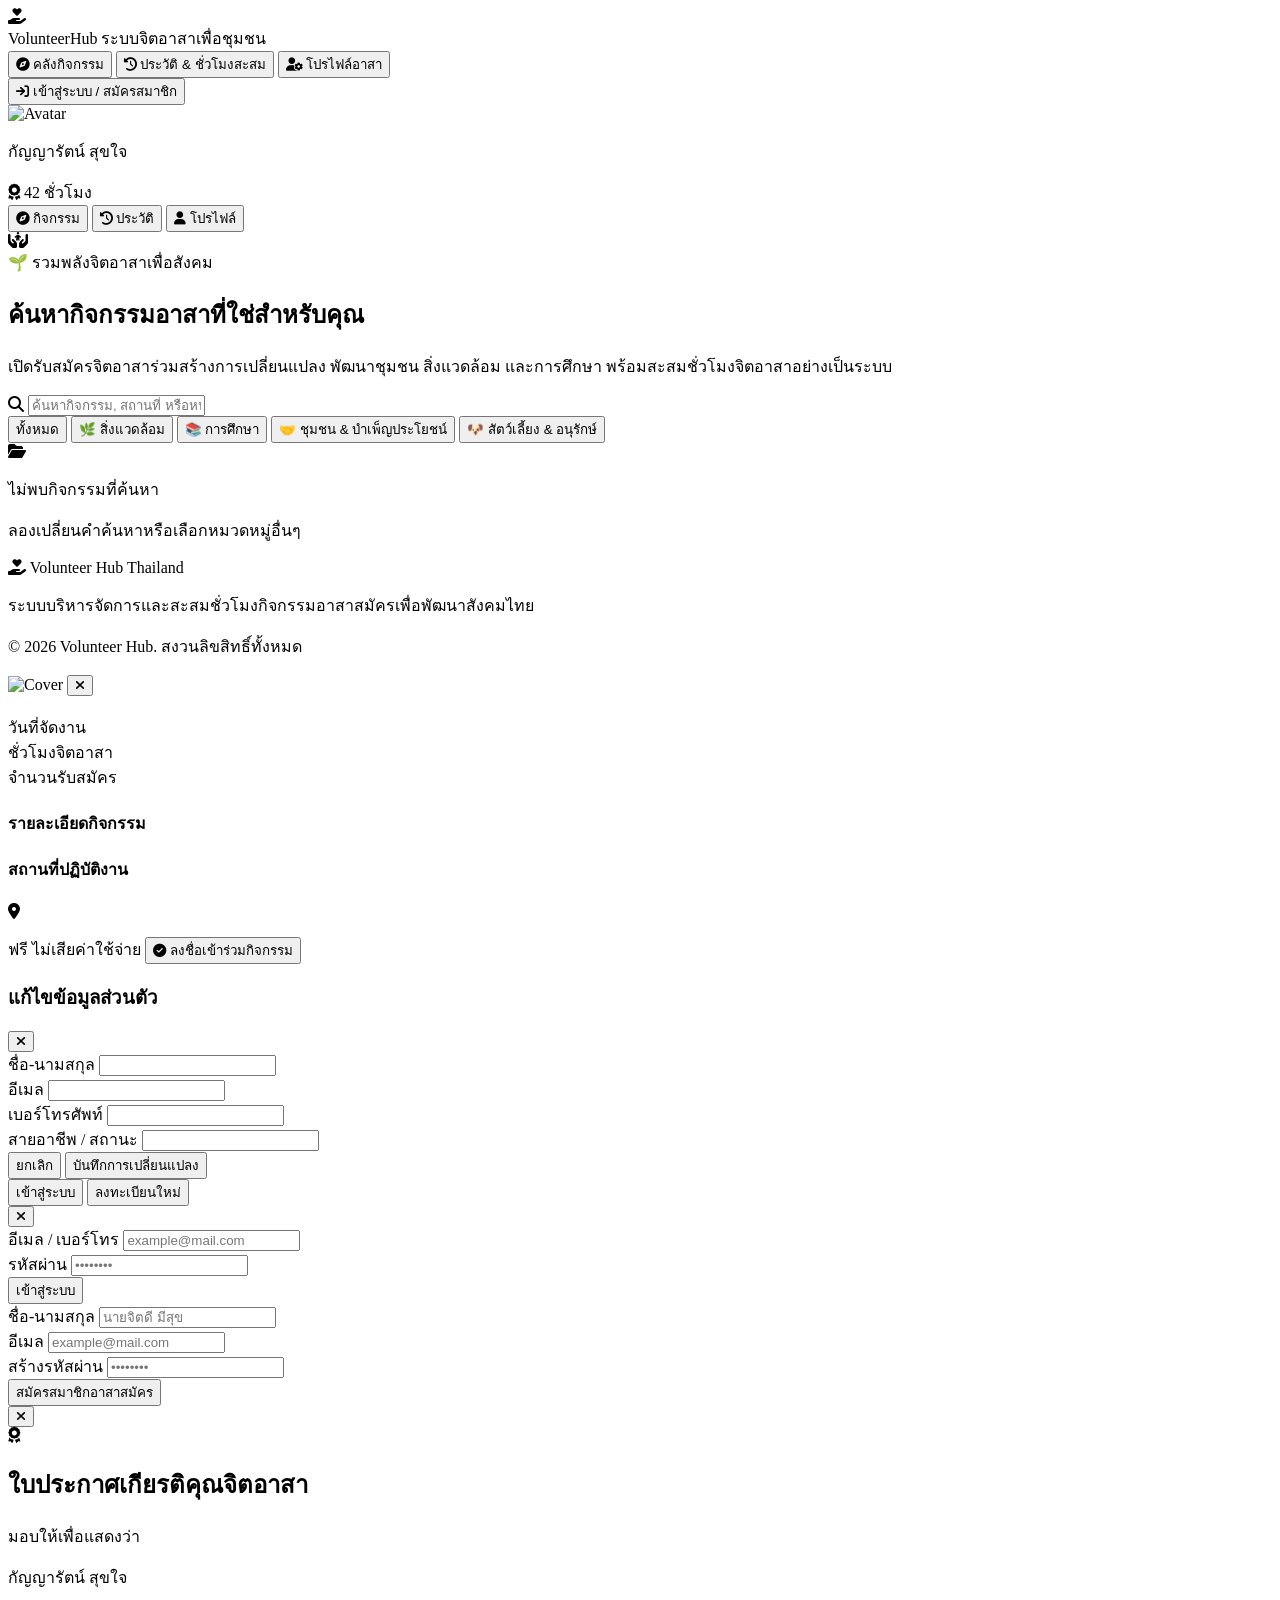
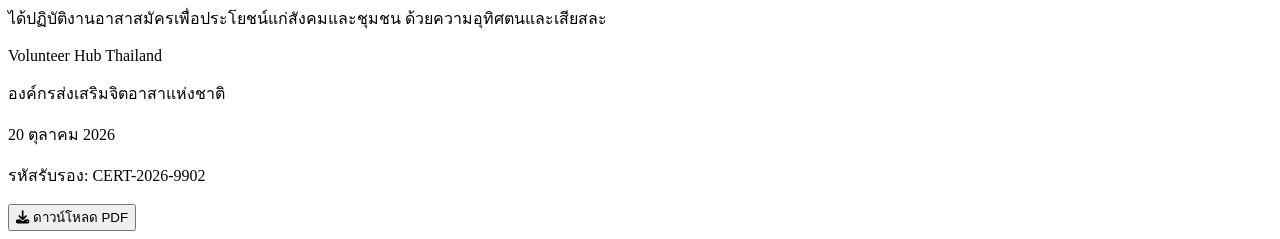
==== commit 0cf7aab0: "Create index.html" ====
--- a/index.html
+++ b/index.html
@@ -1,797 +1,741 @@
 <!DOCTYPE html>
 <html lang="th">
 <head>
-  <meta charset="UTF-8">
-  <meta name="viewport" content="width=device-width, initial-scale=1.0">
-  <title>ระบบยืม-คืนอุปกรณ์ และติดตามงานซ่อม</title>
-  <!-- Google Fonts: Sarabun -->
-  <link href="https://fonts.googleapis.com/css2?family=Sarabun:wght@300;400;500;600;700&display=swap" rel="stylesheet">
-  <link rel="stylesheet" href="style.css">
+    <meta charset="UTF-8">
+    <meta name="viewport" content="width=device-width, initial-scale=1.0">
+    <title>Volunteer Hub - ระบบอาสาสมัครกิจกรรมเพื่อชุมชน</title>
+    <!-- Tailwind CSS -->
+    <script src="https://cdn.tailwindcss.com"></script>
+    <script>
+      tailwind.config = {
+        theme: {
+          extend: {
+            colors: {
+              brand: {
+                50: '#f0fdf4',
+                100: '#dcfce7',
+                200: '#bbf7d0',
+                500: '#22c55e',
+                600: '#16a34a',
+                700: '#15803d',
+                800: '#166534',
+              }
+            },
+            fontFamily: {
+              sans: ['Prompt', 'Inter', 'sans-serif'],
+            }
+          }
+        }
+      }
+    </script>
+    <!-- FontAwesome Icons -->
+    <link rel="stylesheet" href="https://cdnjs.cloudflare.com/ajax/libs/font-awesome/6.4.0/css/all.min.css">
+    <!-- Google Fonts: Prompt -->
+    <link rel="preconnect" href="https://fonts.googleapis.com">
+    <link rel="preconnect" href="https://fonts.gstatic.com" crossorigin>
+    <link href="https://fonts.googleapis.com/css2?family=Prompt:wght@300;400;500;600;700&display=swap" rel="stylesheet">
+    <style>
+      /* Custom Smooth Transitions */
+      .tab-content { display: none; }
+      .tab-content.active { display: block; }
+      .glass-card {
+        background: rgba(255, 255, 255, 0.95);
+        backdrop-filter: blur(8px);
+      }
+    </style>
 </head>
-<body>
-
-  <div class="bg-ambient-orb orb-1"></div>
-  <div class="bg-ambient-orb orb-2"></div>
-  <div class="bg-ambient-orb orb-focus-spotlight"></div>
-  <div class="bg-grid-pattern"></div>
-
-  <!-- OTP demo notice (email delivery needs a backend service) -->
-  <div id="otp-toast" class="otp-notification">
-    <div class="otp-notification-title">
-      <span>✉️ OTP จำลองสำหรับทดสอบ</span>
-            <span id="otp-toast-countdown">เหลือเวลา 01:30</span>
+<body class="bg-slate-50 text-slate-800 font-sans min-h-screen flex flex-col antialiased">
+
+    <!-- Toast Notification Container -->
+    <div id="toastContainer" class="fixed top-5 right-5 z-50 flex flex-col gap-2 pointer-events-none"></div>
+
+    <!-- Top Navigation Bar -->
+    <header class="bg-white border-b border-slate-200 sticky top-0 z-30 shadow-sm">
+        <div class="max-w-7xl mx-auto px-4 sm:px-6 lg:px-8">
+            <div class="flex justify-between h-16 items-center">
+                
+                <!-- Logo & Brand -->
+                <div class="flex items-center gap-3 cursor-pointer" onclick="switchTab('catalog')">
+                    <div class="w-10 h-10 rounded-xl bg-gradient-to-tr from-brand-600 to-emerald-400 flex items-center justify-center text-white shadow-md shadow-brand-500/20">
+                        <i class="fa-solid fa-hand-holding-heart text-xl"></i>
+                    </div>
+                    <div>
+                        <span class="text-xl font-bold text-slate-900 tracking-tight block leading-none">Volunteer<span class="text-brand-600">Hub</span></span>
+                        <span class="text-xs text-slate-500 font-normal">ระบบจิตอาสาเพื่อชุมชน</span>
+                    </div>
+                </div>
+
+                <!-- Navigation Tabs (Desktop) -->
+                <nav class="hidden md:flex space-x-1 lg:space-x-2">
+                    <button id="nav-catalog" onclick="switchTab('catalog')" class="nav-btn px-4 py-2 rounded-lg text-sm font-medium transition-all text-brand-700 bg-brand-50 border border-brand-200">
+                        <i class="fa-solid fa-compass mr-1.5"></i> คลังกิจกรรม
+                    </button>
+                    <button id="nav-tracker" onclick="switchTab('tracker')" class="nav-btn px-4 py-2 rounded-lg text-sm font-medium text-slate-600 hover:text-slate-900 hover:bg-slate-100 transition-all">
+                        <i class="fa-solid fa-clock-rotate-left mr-1.5"></i> ประวัติ & ชั่วโมงสะสม
+                    </button>
+                    <button id="nav-profile" onclick="switchTab('profile')" class="nav-btn px-4 py-2 rounded-lg text-sm font-medium text-slate-600 hover:text-slate-900 hover:bg-slate-100 transition-all">
+                        <i class="fa-solid fa-user-gear mr-1.5"></i> โปรไฟล์อาสา
+                    </button>
+                </nav>
+
+                <!-- Auth & User Info -->
+                <div class="flex items-center gap-3">
+                    <button id="authBtn" onclick="openAuthModal()" class="hidden sm:flex items-center gap-2 px-4 py-2 text-sm font-medium text-slate-700 bg-slate-100 hover:bg-slate-200 rounded-lg transition-all">
+                        <i class="fa-solid fa-arrow-right-to-bracket"></i> เข้าสู่ระบบ / สมัครสมาชิก
+                    </button>
+                    
+                    <div id="userPill" class="flex items-center gap-3 bg-slate-50 border border-slate-200 rounded-full pl-2 pr-3 py-1 cursor-pointer hover:border-slate-300 transition-all" onclick="switchTab('profile')">
+                        <img id="headerAvatar" src="https://images.unsplash.com/photo-1534528741775-53994a69daeb?auto=format&fit=crop&q=80&w=150" alt="Avatar" class="w-8 h-8 rounded-full object-cover border border-brand-500">
+                        <div class="text-left hidden sm:block">
+                            <p id="headerName" class="text-xs font-semibold text-slate-800 leading-tight">กัญญารัตน์ สุขใจ</p>
+                            <span id="headerHours" class="text-[10px] text-brand-600 font-medium"><i class="fa-solid fa-award"></i> 42 ชั่วโมง</span>
+                        </div>
+                    </div>
+                </div>
+
+            </div>
+        </div>
+
+        <!-- Mobile Navigation Row -->
+        <div class="md:hidden border-t border-slate-100 px-2 py-2 flex justify-around bg-white">
+            <button id="mobile-nav-catalog" onclick="switchTab('catalog')" class="flex-1 py-1.5 text-center text-xs font-medium text-brand-600 bg-brand-50 rounded-md">
+                <i class="fa-solid fa-compass block text-base mb-0.5"></i> กิจกรรม
+            </button>
+            <button id="mobile-nav-tracker" onclick="switchTab('tracker')" class="flex-1 py-1.5 text-center text-xs font-medium text-slate-600 hover:bg-slate-50 rounded-md">
+                <i class="fa-solid fa-clock-rotate-left block text-base mb-0.5"></i> ประวัติ
+            </button>
+            <button id="mobile-nav-profile" onclick="switchTab('profile')" class="flex-1 py-1.5 text-center text-xs font-medium text-slate-600 hover:bg-slate-50 rounded-md">
+                <i class="fa-solid fa-user block text-base mb-0.5"></i> โปรไฟล์
+            </button>
+        </div>
+    </header>
+
+    <!-- Main Content Container -->
+    <main class="max-w-7xl mx-auto px-4 sm:px-6 lg:px-8 py-8 flex-grow w-full">
+
+        <!-- ==================== TAB 1: ACTIVITY CATALOG ==================== -->
+        <section id="tab-catalog" class="tab-content active space-y-6">
+            
+            <!-- Hero Banner -->
+            <div class="bg-gradient-to-r from-slate-900 via-slate-800 to-slate-900 text-white rounded-2xl p-6 sm:p-8 shadow-md relative overflow-hidden">
+                <div class="absolute -right-10 -bottom-10 opacity-10 text-white pointer-events-none">
+                    <i class="fa-solid fa-hands-holding-child text-[240px]"></i>
+                </div>
+                <div class="max-w-2xl relative z-10">
+                    <span class="inline-block bg-brand-500/20 text-brand-300 border border-brand-500/30 text-xs px-3 py-1 rounded-full font-medium mb-3">
+                        🌱 รวมพลังจิตอาสาเพื่อสังคม
+                    </span>
+                    <h1 class="text-2xl sm:text-4xl font-bold tracking-tight mb-2">ค้นหากิจกรรมอาสาที่ใช่สำหรับคุณ</h1>
+                    <p class="text-slate-300 text-sm sm:text-base font-light leading-relaxed">
+                        เปิดรับสมัครจิตอาสาร่วมสร้างการเปลี่ยนแปลง พัฒนาชุมชน สิ่งแวดล้อม และการศึกษา พร้อมสะสมชั่วโมงจิตอาสาอย่างเป็นระบบ
+                    </p>
+                </div>
+            </div>
+
+            <!-- Search & Filters Toolbar -->
+            <div class="bg-white p-4 rounded-xl border border-slate-200 shadow-sm space-y-4">
+                <div class="flex flex-col md:flex-row gap-3 justify-between items-center">
+                    
+                    <!-- Search Box -->
+                    <div class="relative w-full md:w-96">
+                        <i class="fa-solid fa-magnifying-glass absolute left-3.5 top-1/2 -translate-y-1/2 text-slate-400 text-sm"></i>
+                        <input type="text" id="searchInput" oninput="filterActivities()" placeholder="ค้นหากิจกรรม, สถานที่ หรือหน่วยงาน..." class="w-full pl-10 pr-4 py-2.5 rounded-lg border border-slate-200 text-sm focus:outline-none focus:ring-2 focus:ring-brand-500 focus:border-brand-500 transition-all bg-slate-50">
+                    </div>
+
+                    <!-- Category Pills -->
+                    <div class="flex items-center gap-1.5 overflow-x-auto w-full md:w-auto pb-1 md:pb-0 scrollbar-none">
+                        <button onclick="setCategoryFilter('all')" class="cat-filter-btn px-3 py-1.5 rounded-lg text-xs font-medium whitespace-nowrap transition-all bg-brand-600 text-white" data-cat="all">
+                            ทั้งหมด
+                        </button>
+                        <button onclick="setCategoryFilter('env')" class="cat-filter-btn px-3 py-1.5 rounded-lg text-xs font-medium whitespace-nowrap transition-all bg-slate-100 text-slate-600 hover:bg-slate-200" data-cat="env">
+                            🌿 สิ่งแวดล้อม
+                        </button>
+                        <button onclick="setCategoryFilter('edu')" class="cat-filter-btn px-3 py-1.5 rounded-lg text-xs font-medium whitespace-nowrap transition-all bg-slate-100 text-slate-600 hover:bg-slate-200" data-cat="edu">
+                            📚 การศึกษา
+                        </button>
+                        <button onclick="setCategoryFilter('community')" class="cat-filter-btn px-3 py-1.5 rounded-lg text-xs font-medium whitespace-nowrap transition-all bg-slate-100 text-slate-600 hover:bg-slate-200" data-cat="community">
+                            🤝 ชุมชน & บำเพ็ญประโยชน์
+                        </button>
+                        <button onclick="setCategoryFilter('animal')" class="cat-filter-btn px-3 py-1.5 rounded-lg text-xs font-medium whitespace-nowrap transition-all bg-slate-100 text-slate-600 hover:bg-slate-200" data-cat="animal">
+                            🐶 สัตว์เลี้ยง & อนุรักษ์
+                        </button>
+                    </div>
+                </div>
+            </div>
+
+            <!-- Activity Grid -->
+            <div id="activityGrid" class="grid grid-cols-1 md:grid-cols-2 lg:grid-cols-3 gap-6">
+                <!-- Dynamic Content Rendered Here -->
+            </div>
+
+            <!-- Empty State -->
+            <div id="emptyCatalog" class="hidden text-center py-16 bg-white rounded-xl border border-slate-200">
+                <i class="fa-solid fa-folder-open text-4xl text-slate-300 mb-3"></i>
+                <p class="text-slate-600 font-medium">ไม่พบกิจกรรมที่ค้นหา</p>
+                <p class="text-xs text-slate-400 mt-1">ลองเปลี่ยนคำค้นหาหรือเลือกหมวดหมู่อื่นๆ</p>
+            </div>
+
+        </section>
+
+        <!-- ==================== TAB 2: HOUR TRACKER & HISTORY ==================== -->
+        <section id="tab-tracker" class="tab-content space-y-6">
+            
+            <!-- Section Header -->
+            <div class="flex flex-col sm:flex-row justify-between items-start sm:items-center gap-4">
+                <div>
+                    <h2 class="text-xl font-bold text-slate-900">ประวัติและการสะสมชั่วโมงจิตอาสา</h2>
+                    <p class="text-xs text-slate-500">ติดตามสถานะการเข้าร่วมและดาวน์โหลดใบรับรองอิเล็กทรอนิกส์</p>
+                </div>
+                <button onclick="generateSummaryCert()" class="px-4 py-2 bg-slate-900 hover:bg-slate-800 text-white rounded-lg text-xs font-medium flex items-center gap-2 transition-all shadow-sm">
+                    <i class="fa-solid fa-file-pdf text-brand-400"></i> พิมพ์เอกสารสรุปชั่วโมง
+                </button>
+            </div>
+
+            <!-- Stats Overview Cards -->
+            <div class="grid grid-cols-1 sm:grid-cols-2 lg:grid-cols-4 gap-4">
+                
+                <div class="bg-white p-5 rounded-xl border border-slate-200 shadow-sm flex items-center justify-between">
+                    <div>
+                        <p class="text-xs text-slate-500 font-medium mb-1">ชั่วโมงรวมที่อนุมัติแล้ว</p>
+                        <h3 id="statApprovedHours" class="text-2xl font-bold text-slate-900">42 <span class="text-xs font-normal text-slate-500">ชม.</span></h3>
+                    </div>
+                    <div class="w-12 h-12 rounded-xl bg-brand-50 text-brand-600 flex items-center justify-center text-xl">
+                        <i class="fa-solid fa-clock"></i>
+                    </div>
+                </div>
+
+                <div class="bg-white p-5 rounded-xl border border-slate-200 shadow-sm flex items-center justify-between">
+                    <div>
+                        <p class="text-xs text-slate-500 font-medium mb-1">กิจกรรมที่เข้าร่วมทั้งหมด</p>
+                        <h3 id="statTotalJoined" class="text-2xl font-bold text-slate-900">6 <span class="text-xs font-normal text-slate-500">โครงการ</span></h3>
+                    </div>
+                    <div class="w-12 h-12 rounded-xl bg-blue-50 text-blue-600 flex items-center justify-center text-xl">
+                        <i class="fa-solid fa-list-check"></i>
+                    </div>
+                </div>
+
+                <div class="bg-white p-5 rounded-xl border border-slate-200 shadow-sm flex items-center justify-between">
+                    <div>
+                        <p class="text-xs text-slate-500 font-medium mb-1">รอการตรวจสอบชั่วโมง</p>
+                        <h3 id="statPendingHours" class="text-2xl font-bold text-slate-900">6 <span class="text-xs font-normal text-slate-500">ชม.</span></h3>
+                    </div>
+                    <div class="w-12 h-12 rounded-xl bg-amber-50 text-amber-600 flex items-center justify-center text-xl">
+                        <i class="fa-solid fa-hourglass-half"></i>
+                    </div>
+                </div>
+
+                <div class="bg-white p-5 rounded-xl border border-slate-200 shadow-sm flex items-center justify-between">
+                    <div>
+                        <p class="text-xs text-slate-500 font-medium mb-1">ระดับเหรียญเกียรติยศ</p>
+                        <h3 class="text-base font-bold text-slate-900 flex items-center gap-1.5">
+                            <span class="inline-block w-3 h-3 rounded-full bg-amber-400"></span> เหรียญเงิน (Silver)
+                        </h3>
+                    </div>
+                    <div class="w-12 h-12 rounded-xl bg-purple-50 text-purple-600 flex items-center justify-center text-xl">
+                        <i class="fa-solid fa-medal"></i>
+                    </div>
+                </div>
+
+            </div>
+
+            <!-- History Table Card -->
+            <div class="bg-white rounded-xl border border-slate-200 shadow-sm overflow-hidden">
+                <div class="p-4 border-b border-slate-100 flex justify-between items-center bg-slate-50/50">
+                    <h3 class="font-semibold text-slate-800 text-sm">รายละเอียดกิจกรรมที่เคยสมัคร</h3>
+                    <span class="text-xs text-slate-500">ปรับปรุงล่าสุด วันนี้</span>
+                </div>
+
+                <div class="overflow-x-auto">
+                    <table class="w-full text-left border-collapse">
+                        <thead>
+                            <tr class="border-b border-slate-200 bg-slate-50 text-[11px] font-semibold text-slate-500 uppercase tracking-wider">
+                                <th class="p-4">ชื่อกิจกรรม / หน่วยงาน</th>
+                                <th class="p-4">วันที่ทำกิจกรรม</th>
+                                <th class="p-4">ชั่วโมง</th>
+                                <th class="p-4">สถานะ</th>
+                                <th class="p-4 text-right">หลักฐาน / เอกสาร</th>
+                            </tr>
+                        </thead>
+                        <tbody id="historyTableBody" class="divide-y divide-slate-100 text-xs text-slate-700">
+                            <!-- Dynamic Rows Rendered Here -->
+                        </tbody>
+                    </table>
+                </div>
+            </div>
+
+        </section>
+
+        <!-- ==================== TAB 3: VOLUNTEER PROFILE ==================== -->
+        <section id="tab-profile" class="tab-content space-y-6">
+            
+            <!-- Profile Card Header -->
+            <div class="bg-white rounded-2xl border border-slate-200 p-6 shadow-sm">
+                <div class="flex flex-col sm:flex-row items-center sm:items-start gap-6">
+                    
+                    <div class="relative">
+                        <img id="profileAvatar" src="https://images.unsplash.com/photo-1534528741775-53994a69daeb?auto=format&fit=crop&q=80&w=150" alt="Profile Avatar" class="w-24 h-24 rounded-full object-cover border-4 border-slate-100 shadow">
+                        <span class="absolute bottom-0 right-0 bg-brand-500 text-white w-7 h-7 rounded-full flex items-center justify-center border-2 border-white text-xs" title="Verified Volunteer">
+                            <i class="fa-solid fa-check"></i>
+                        </span>
+                    </div>
+
+                    <div class="flex-grow text-center sm:text-left space-y-2">
+                        <div class="flex flex-col sm:flex-row sm:items-center justify-between gap-2">
+                            <div>
+                                <h2 id="profileName" class="text-2xl font-bold text-slate-900">กัญญารัตน์ สุขใจ</h2>
+                                <p id="profileRole" class="text-xs text-slate-500">อาสาสมัครพัฒนาชุมชน & การศึกษา</p>
+                            </div>
+                            <button onclick="openEditProfileModal()" class="px-4 py-2 border border-slate-300 hover:bg-slate-50 rounded-lg text-xs font-medium text-slate-700 transition-all self-center sm:self-auto">
+                                <i class="fa-solid fa-pen-to-square mr-1"></i> แก้ไขข้อมูลส่วนตัว
+                            </button>
+                        </div>
+
+                        <div class="flex flex-wrap justify-center sm:justify-start gap-2 pt-1">
+                            <span class="px-2.5 py-1 rounded-full bg-brand-50 border border-brand-200 text-brand-700 text-xs font-medium">
+                                🌟 อาสาสมัครระดับเงิน (Silver Tier)
+                            </span>
+                            <span class="px-2.5 py-1 rounded-full bg-slate-100 text-slate-600 text-xs">
+                                📍 กรุงเทพมหานคร
+                            </span>
+                            <span class="px-2.5 py-1 rounded-full bg-slate-100 text-slate-600 text-xs">
+                                🆔 VOL-2026-8842
+                            </span>
+                        </div>
+
+                        <div class="grid grid-cols-1 sm:grid-cols-2 gap-2 pt-3 text-xs text-slate-600 border-t border-slate-100">
+                            <div><i class="fa-regular fa-envelope text-slate-400 w-5"></i> <span id="profileEmail">kanyarat.s@example.com</span></div>
+                            <div><i class="fa-solid fa-phone text-slate-400 w-5"></i> <span id="profilePhone">089-123-4567</span></div>
+                        </div>
+                    </div>
+
+                </div>
+            </div>
+
+            <!-- Skills & Badges Grid -->
+            <div class="grid grid-cols-1 md:grid-cols-2 gap-6">
+                
+                <!-- Skill Set -->
+                <div class="bg-white p-5 rounded-xl border border-slate-200 shadow-sm space-y-4">
+                    <div class="flex justify-between items-center">
+                        <h3 class="font-bold text-slate-800 text-sm flex items-center gap-2">
+                            <i class="fa-solid fa-lightbulb text-brand-600"></i> ทักษะและความถนัด
+                        </h3>
+                    </div>
+                    <div class="flex flex-wrap gap-2" id="skillsContainer">
+                        <span class="px-3 py-1 bg-slate-100 text-slate-700 text-xs rounded-lg font-medium">สอนหนังสือเด็ก</span>
+                        <span class="px-3 py-1 bg-slate-100 text-slate-700 text-xs rounded-lg font-medium">การปฐมพยาบาลเบื้องต้น</span>
+                        <span class="px-3 py-1 bg-slate-100 text-slate-700 text-xs rounded-lg font-medium">ปลูกป่า & ฟื้นฟูธรรมชาติ</span>
+                        <span class="px-3 py-1 bg-slate-100 text-slate-700 text-xs rounded-lg font-medium">ถ่ายภาพ / สื่อกิจกรรม</span>
+                        <span class="px-3 py-1 bg-slate-100 text-slate-700 text-xs rounded-lg font-medium">ดูแลผู้สูงอายุ</span>
+                    </div>
+                </div>
+
+                <!-- Badges & Achievements -->
+                <div class="bg-white p-5 rounded-xl border border-slate-200 shadow-sm space-y-4">
+                    <h3 class="font-bold text-slate-800 text-sm flex items-center gap-2">
+                        <i class="fa-solid fa-award text-amber-500"></i> ตราสัญลักษณ์ความสำเร็จ
+                    </h3>
+                    <div class="grid grid-cols-3 gap-3 text-center">
+                        <div class="p-3 rounded-lg bg-slate-50 border border-slate-100">
+                            <div class="w-10 h-10 mx-auto mb-1.5 rounded-full bg-amber-100 text-amber-600 flex items-center justify-center text-lg">
+                                <i class="fa-solid fa-tree"></i>
+                            </div>
+                            <p class="text-[11px] font-medium text-slate-800">นักรบสีเขียว</p>
+                            <p class="text-[9px] text-slate-400">ปลูกต้นไม้ > 50 ต้น</p>
+                        </div>
+                        <div class="p-3 rounded-lg bg-slate-50 border border-slate-100">
+                            <div class="w-10 h-10 mx-auto mb-1.5 rounded-full bg-blue-100 text-blue-600 flex items-center justify-center text-lg">
+                                <i class="fa-solid fa-book-open"></i>
+                            </div>
+                            <p class="text-[11px] font-medium text-slate-800">ครูอาสาจิตใจดี</p>
+                            <p class="text-[9px] text-slate-400">สอนครบ 20 ชั่วโมง</p>
+                        </div>
+                        <div class="p-3 rounded-lg bg-slate-50 border border-slate-100">
+                            <div class="w-10 h-10 mx-auto mb-1.5 rounded-full bg-brand-100 text-brand-600 flex items-center justify-center text-lg">
+                                <i class="fa-solid fa-fire"></i>
+                            </div>
+                            <p class="text-[11px] font-medium text-slate-800">แอคทีฟจิตอาสา</p>
+                            <p class="text-[9px] text-slate-400">ร่วมกิจกรรมติดต่อกัน</p>
+                        </div>
+                    </div>
+                </div>
+
+            </div>
+
+        </section>
+
+    </main>
+
+    <!-- Footer -->
+    <footer class="bg-white border-t border-slate-200 mt-12 py-6">
+        <div class="max-w-7xl mx-auto px-4 text-center text-xs text-slate-500 space-y-2">
+            <div class="flex justify-center items-center gap-2 font-medium text-slate-700">
+                <i class="fa-solid fa-hand-holding-heart text-brand-600"></i> Volunteer Hub Thailand
+            </div>
+            <p>ระบบบริหารจัดการและสะสมชั่วโมงกิจกรรมอาสาสมัครเพื่อพัฒนาสังคมไทย</p>
+            <p class="text-slate-400">© 2026 Volunteer Hub. สงวนลิขสิทธิ์ทั้งหมด</p>
+        </div>
+    </footer>
+
+    <!-- ==================== MODALS ==================== -->
+
+    <!-- Activity Detail Modal -->
+    <div id="activityModal" class="fixed inset-0 bg-slate-900/60 backdrop-blur-sm z-50 hidden flex items-center justify-center p-4">
+        <div class="bg-white rounded-2xl max-w-2xl w-full overflow-hidden shadow-2xl border border-slate-100 transform transition-all max-h-[90vh] flex flex-col">
+            
+            <div class="relative h-48 bg-slate-200">
+                <img id="modalImg" src="" alt="Cover" class="w-full h-full object-cover">
+                <button onclick="closeModal('activityModal')" class="absolute top-3 right-3 w-8 h-8 rounded-full bg-slate-900/50 hover:bg-slate-900 text-white flex items-center justify-center transition-all">
+                    <i class="fa-solid fa-xmark"></i>
+                </button>
+                <span id="modalBadge" class="absolute bottom-3 left-3 bg-brand-600 text-white text-xs px-3 py-1 rounded-full font-medium shadow"></span>
+            </div>
+
+            <div class="p-6 space-y-4 overflow-y-auto flex-grow">
+                <div>
+                    <h3 id="modalTitle" class="text-xl font-bold text-slate-900 mb-1"></h3>
+                    <p id="modalOrg" class="text-xs text-brand-700 font-medium"></p>
+                </div>
+
+                <div class="grid grid-cols-2 sm:grid-cols-3 gap-3 bg-slate-50 p-3 rounded-xl border border-slate-100 text-xs">
+                    <div>
+                        <span class="text-slate-400 block mb-0.5">วันที่จัดงาน</span>
+                        <strong id="modalDate" class="text-slate-700"></strong>
+                    </div>
+                    <div>
+                        <span class="text-slate-400 block mb-0.5">ชั่วโมงจิตอาสา</span>
+                        <strong id="modalHours" class="text-brand-600"></strong>
+                    </div>
+                    <div>
+                        <span class="text-slate-400 block mb-0.5">จำนวนรับสมัคร</span>
+                        <strong id="modalSeats" class="text-slate-700"></strong>
+                    </div>
+                </div>
+
+                <div class="space-y-2">
+                    <h4 class="text-xs font-bold text-slate-800 uppercase tracking-wider">รายละเอียดกิจกรรม</h4>
+                    <p id="modalDesc" class="text-xs text-slate-600 leading-relaxed font-light"></p>
+                </div>
+
+                <div class="space-y-2">
+                    <h4 class="text-xs font-bold text-slate-800 uppercase tracking-wider">สถานที่ปฏิบัติงาน</h4>
+                    <p id="modalLocation" class="text-xs text-slate-600 flex items-center gap-1.5">
+                        <i class="fa-solid fa-location-dot text-rose-500"></i> <span></span>
+                    </p>
+                </div>
+            </div>
+
+            <div class="p-4 border-t border-slate-100 bg-slate-50/80 flex justify-between items-center">
+                <span class="text-xs text-slate-500">ฟรี ไม่เสียค่าใช้จ่าย</span>
+                <button id="modalRegBtn" onclick="registerCurrentActivity()" class="px-5 py-2.5 bg-brand-600 hover:bg-brand-700 text-white font-medium rounded-xl text-xs transition-all shadow-md shadow-brand-600/20">
+                    <i class="fa-solid fa-check-circle mr-1.5"></i> ลงชื่อเข้าร่วมกิจกรรม
+                </button>
+            </div>
+
+        </div>
     </div>
-    <div class="otp-notification-body">
-      รหัส OTP สำหรับกู้คืนรหัสผ่านของคุณคือ:
-      <span id="toast-otp-code" class="otp-code-highlight">123456</span>
+
+    <!-- Edit Profile Modal -->
+    <div id="editProfileModal" class="fixed inset-0 bg-slate-900/60 backdrop-blur-sm z-50 hidden flex items-center justify-center p-4">
+        <div class="bg-white rounded-2xl max-w-md w-full p-6 shadow-2xl border border-slate-100 space-y-4">
+            <div class="flex justify-between items-center border-b border-slate-100 pb-3">
+                <h3 class="font-bold text-slate-900">แก้ไขข้อมูลส่วนตัว</h3>
+                <button onclick="closeModal('editProfileModal')" class="text-slate-400 hover:text-slate-600">
+                    <i class="fa-solid fa-xmark"></i>
+                </button>
+            </div>
+
+            <form id="editProfileForm" onsubmit="saveProfile(event)" class="space-y-3 text-xs">
+                <div>
+                    <label class="block text-slate-600 mb-1 font-medium">ชื่อ-นามสกุล</label>
+                    <input type="text" id="editNameInput" required class="w-full px-3 py-2 border border-slate-200 rounded-lg focus:ring-2 focus:ring-brand-500 outline-none">
+                </div>
+                <div>
+                    <label class="block text-slate-600 mb-1 font-medium">อีเมล</label>
+                    <input type="email" id="editEmailInput" required class="w-full px-3 py-2 border border-slate-200 rounded-lg focus:ring-2 focus:ring-brand-500 outline-none">
+                </div>
+                <div>
+                    <label class="block text-slate-600 mb-1 font-medium">เบอร์โทรศัพท์</label>
+                    <input type="text" id="editPhoneInput" required class="w-full px-3 py-2 border border-slate-200 rounded-lg focus:ring-2 focus:ring-brand-500 outline-none">
+                </div>
+                <div>
+                    <label class="block text-slate-600 mb-1 font-medium">สายอาชีพ / สถานะ</label>
+                    <input type="text" id="editRoleInput" required class="w-full px-3 py-2 border border-slate-200 rounded-lg focus:ring-2 focus:ring-brand-500 outline-none">
+                </div>
+
+                <div class="pt-3 flex justify-end gap-2">
+                    <button type="button" onclick="closeModal('editProfileModal')" class="px-4 py-2 border border-slate-200 rounded-lg text-slate-600">ยกเลิก</button>
+                    <button type="submit" class="px-4 py-2 bg-brand-600 text-white rounded-lg font-medium hover:bg-brand-700">บันทึกการเปลี่ยนแปลง</button>
+                </div>
+            </form>
+        </div>
     </div>
-  </div>
-
-  <!-- LOGIN SCREEN -->
-  <div id="login-screen" class="screen-section active-screen">
-    <div class="login-wrapper">
-      <div class="login-hero" id="hero-container">
-        <canvas id="hero-canvas"></canvas>
-        <div class="hero-tech-grid"></div>
-        <div class="hero-light-sweep"></div>
-
-        <div class="tech-card card-camera">
-          <span>📷</span> <span>กล้อง/เลนส์พร้อมใช้งาน</span>
+
+    <!-- Auth Modal (Login / Register Toggle) -->
+    <div id="authModal" class="fixed inset-0 bg-slate-900/60 backdrop-blur-sm z-50 hidden flex items-center justify-center p-4">
+        <div class="bg-white rounded-2xl max-w-sm w-full p-6 shadow-2xl border border-slate-100 space-y-4">
+            
+            <div class="flex justify-between items-center border-b border-slate-100 pb-3">
+                <div class="flex gap-4 text-sm font-bold">
+                    <button id="authTabLogin" onclick="switchAuthTab('login')" class="text-brand-600 border-b-2 border-brand-600 pb-1">เข้าสู่ระบบ</button>
+                    <button id="authTabRegister" onclick="switchAuthTab('register')" class="text-slate-400 hover:text-slate-600 pb-1">ลงทะเบียนใหม่</button>
+                </div>
+                <button onclick="closeModal('authModal')" class="text-slate-400 hover:text-slate-600">
+                    <i class="fa-solid fa-xmark"></i>
+                </button>
+            </div>
+
+            <!-- Login Form -->
+            <form id="loginForm" onsubmit="handleAuthSubmit(event, 'login')" class="space-y-3 text-xs">
+                <div>
+                    <label class="block text-slate-600 mb-1 font-medium">อีเมล / เบอร์โทร</label>
+                    <input type="text" placeholder="example@mail.com" required class="w-full px-3 py-2 border border-slate-200 rounded-lg focus:ring-2 focus:ring-brand-500 outline-none">
+                </div>
+                <div>
+                    <label class="block text-slate-600 mb-1 font-medium">รหัสผ่าน</label>
+                    <input type="password" placeholder="••••••••" required class="w-full px-3 py-2 border border-slate-200 rounded-lg focus:ring-2 focus:ring-brand-500 outline-none">
+                </div>
+                <button type="submit" class="w-full py-2.5 bg-brand-600 hover:bg-brand-700 text-white font-medium rounded-lg transition-all shadow-md shadow-brand-600/20 mt-2">
+                    เข้าสู่ระบบ
+                </button>
+            </form>
+
+            <!-- Register Form (Hidden initially) -->
+            <form id="registerForm" onsubmit="handleAuthSubmit(event, 'register')" class="space-y-3 text-xs hidden">
+                <div>
+                    <label class="block text-slate-600 mb-1 font-medium">ชื่อ-นามสกุล</label>
+                    <input type="text" placeholder="นายจิตดี มีสุข" required class="w-full px-3 py-2 border border-slate-200 rounded-lg focus:ring-2 focus:ring-brand-500 outline-none">
+                </div>
+                <div>
+                    <label class="block text-slate-600 mb-1 font-medium">อีเมล</label>
+                    <input type="email" placeholder="example@mail.com" required class="w-full px-3 py-2 border border-slate-200 rounded-lg focus:ring-2 focus:ring-brand-500 outline-none">
+                </div>
+                <div>
+                    <label class="block text-slate-600 mb-1 font-medium">สร้างรหัสผ่าน</label>
+                    <input type="password" placeholder="••••••••" required class="w-full px-3 py-2 border border-slate-200 rounded-lg focus:ring-2 focus:ring-brand-500 outline-none">
+                </div>
+                <button type="submit" class="w-full py-2.5 bg-brand-600 hover:bg-brand-700 text-white font-medium rounded-lg transition-all shadow-md shadow-brand-600/20 mt-2">
+                    สมัครสมาชิกอาสาสมัคร
+                </button>
+            </form>
+
         </div>
-        <div class="tech-card card-laptop">
-          <span>💻</span> <span>ระบบติดตามงานซ่อม</span>
+    </div>
+
+    <!-- Certificate Preview Modal -->
+    <div id="certModal" class="fixed inset-0 bg-slate-900/70 backdrop-blur-sm z-50 hidden flex items-center justify-center p-4">
+        <div class="bg-white rounded-2xl max-w-2xl w-full p-8 shadow-2xl border-4 border-amber-300 relative text-center space-y-4">
+            <button onclick="closeModal('certModal')" class="absolute top-4 right-4 text-slate-400 hover:text-slate-600">
+                <i class="fa-solid fa-xmark text-xl"></i>
+            </button>
+            
+            <div class="border-2 border-slate-200 p-6 rounded-xl space-y-4 bg-amber-50/30">
+                <i class="fa-solid fa-award text-5xl text-amber-500"></i>
+                <h2 class="text-2xl font-bold text-slate-900 font-serif tracking-wider">ใบประกาศเกียรติคุณจิตอาสา</h2>
+                <p class="text-xs text-slate-500">มอบให้เพื่อแสดงว่า</p>
+                <p id="certName" class="text-xl font-bold text-brand-700 underline decoration-amber-400 decoration-2">กัญญารัตน์ สุขใจ</p>
+                <p id="certDesc" class="text-xs text-slate-600 max-w-md mx-auto leading-relaxed">
+                    ได้ปฏิบัติงานอาสาสมัครเพื่อประโยชน์แก่สังคมและชุมชน ด้วยความอุทิศตนและเสียสละ
+                </p>
+                <div class="pt-4 flex justify-between items-end border-t border-slate-200 text-[10px] text-slate-500">
+                    <div>
+                        <p class="font-bold text-slate-700">Volunteer Hub Thailand</p>
+                        <p>องค์กรส่งเสริมจิตอาสาแห่งชาติ</p>
+                    </div>
+                    <div class="text-right">
+                        <p class="font-bold text-slate-700" id="certDate">20 ตุลาคม 2026</p>
+                        <p>รหัสรับรอง: CERT-2026-9902</p>
+                    </div>
+                </div>
+            </div>
+
+            <button onclick="showToast('กำลังดาวน์โหลดไฟล์เกียรติบัตร PDF...', 'success'); closeModal('certModal');" class="px-5 py-2 bg-slate-900 text-white text-xs font-medium rounded-lg hover:bg-slate-800 transition-all">
+                <i class="fa-solid fa-download mr-1.5"></i> ดาวน์โหลด PDF
+            </button>
         </div>
-
-        <div class="hero-content-top">
-          <div class="badge"><span class="badge-dot"></span> มหาวิทยาลัยศิลปากร - ระบบงานอุปกรณ์</div>
-          <h1>ระบบยืม-คืนอุปกรณ์<br>และติดตามงานซ่อม</h1>
-        </div>
-        
-        <div class="hero-content-bottom credits">
-          <p><strong>ผู้พัฒนา:</strong></p>
-          <p>ศิริมา วรนาม 671310031</p>
-          <p>สมิตา นาคสุริยะ 671310474</p>
-          <p>สิทธพงษ์ สีหามาตย์ 671310474</p>
-        </div>
-      </div>
-      
-      <div class="login-form-container">
-        <h2 style="margin-bottom: 4px; font-size: 20px;">เข้าสู่ระบบเจ้าหน้าที่</h2>
-        <p style="color: var(--text-muted); font-size: 13px; margin-bottom: 24px;">กรุณาระบุข้อมูลเพื่อเข้าใช้งานระบบบริหารจัดการ</p>
-        
-        <form id="login-form" onsubmit="handleLogin(event)">
-          <div class="form-group">
-            <label for="username">ชื่อผู้ใช้ / รหัสพนักงาน</label>
-            <input type="text" id="username" class="form-control" placeholder="กรอกชื่อผู้ใช้หรือรหัสพนักงาน" required autocomplete="username">
-          </div>
-          
-          <div class="form-group">
-            <label for="login-pass">รหัสผ่าน</label>
-            <div class="masked-input-group">
-              <input type="password" id="login-pass" placeholder="กรอกรหัสผ่าน" required autocomplete="current-password">
-              <span class="eye-icon" onclick="toggleVisibility('login-pass', this)">👁️</span>
-            </div>
-          </div>
-
-          <div id="login-error" class="alert-msg"></div>
-
-          <div class="login-actions">
-            <label><input type="checkbox" id="remember-me"> จำฉันไว้ในระบบ</label>
-            <a onclick="openForgotPasswordModal()">ลืมรหัสผ่าน?</a>
-          </div>
-
-          <button type="submit" id="login-btn" class="btn-primary">เข้าสู่ระบบ</button>
-        </form>
-
-        <div class="divider"><span>หรือเข้าสู่ระบบด้วย</span></div>
-
-        <div class="social-login">
-          <button class="social-btn" onclick="loginWithSocial('Google')">
-            <svg viewBox="0 0 24 24"><path fill="#4285F4" d="M23.745 12.27c0-.7-.06-1.4-.19-2.07H12v4.51h6.6c-.29 1.52-1.14 2.82-2.4 3.68v3.05h3.88c2.27-2.09 3.665-5.17 3.665-9.17z"/><path fill="#34A853" d="M12 24c3.24 0 5.95-1.08 7.93-2.91l-3.88-3.05c-1.08.72-2.45 1.16-4.05 1.16-3.12 0-5.77-2.11-6.72-4.96H1.29v3.15C3.26 21.3 7.31 24 12 24z"/><path fill="#FBBC05" d="M5.28 14.24c-.25-.72-.38-1.49-.38-2.24s.13-1.52.38-2.24V6.61H1.29c-.8 1.6-1.29 3.41-1.29 5.39s.49 3.79 1.29 5.39l3.99-3.15z"/><path fill="#EA4335" d="M12 4.75c1.77 0 3.35.61 4.6 1.8l3.42-3.42C17.95 1.19 15.24 0 12 0 7.31 0 3.26 2.7 1.29 6.61l3.99 3.15c.95-2.85 3.6-4.96 6.72-4.96z"/></svg>
-            Google
-          </button>
-          <button class="social-btn" onclick="loginWithSocial('Facebook')">
-            <svg viewBox="0 0 24 24" fill="#1877F2"><path d="M24 12.073c0-6.627-5.373-12-12-12s-12 5.373-12 12c0 5.99 4.388 10.954 10.125 11.854v-8.385H7.078v-3.47h3.047V9.43c0-3.007 1.792-4.669 4.533-4.669 1.312 0 2.686.235 2.686.235v2.953H15.83c-1.491 0-1.956.925-1.956 1.874v2.25h3.328l-.532 3.47h-2.796v8.385C19.612 23.027 24 18.062 24 12.073z"/></svg>
-            Facebook
-          </button>
-          <button class="social-btn" onclick="loginWithSocial('X')">
-            <svg viewBox="0 0 24 24" fill="#FFFFFF"><path d="M18.244 2.25h3.308l-7.227 8.26 8.502 11.24H16.17l-5.214-6.817L4.99 21.75H1.68l7.73-8.835L1.254 2.25H8.08l4.713 6.231zm-1.161 17.52h1.833L7.084 4.126H5.117z"/></svg>
-            X
-          </button>
-        </div>
-
-        <div class="signup-text">ยังไม่มีบัญชีเจ้าหน้าที่? <a onclick="openRegisterModal()">ลงทะเบียนใช้งาน</a></div>
-      </div>
     </div>
-  </div>
-
-  <!-- MAIN APP SCREEN -->
-  <div id="app-screen" class="screen-section">
-    <header class="app-header">
-      <div class="brand-title-group">
-        <div class="brand-subtitle">ระบบงานทรัพย์สิน</div>
-        <div class="brand-title" id="page-title-display">แคตตาล็อกอุปกรณ์</div>
-      </div>
-
-      <div class="header-search">
-        <input type="text" id="global-search" placeholder="ค้นหาอุปกรณ์ / ชื่อผู้ยืม / รหัสทรัพย์สิน..." oninput="filterEquipmentCatalog(this.value)">
-      </div>
-
-      <nav class="nav-actions">
-        <button class="nav-btn page-nav-btn active" data-page="borrow" onclick="switchPage('borrow', 'แคตตาล็อกอุปกรณ์')">แคตตาล็อกอุปกรณ์</button>
-        <button class="nav-btn page-nav-btn" data-page="history" onclick="switchPage('history', 'ประวัติการยืม-คืน')">ประวัติการยืม</button>
-        <button class="nav-btn page-nav-btn" data-page="profile" onclick="switchPage('profile', 'โปรไฟล์')">โปรไฟล์</button>
-        <button class="nav-btn logout" onclick="handleLogout()">Logout</button>
-      </nav>
-    </header>
-
-        <!-- PAGE 1: แคตตาล็อกอุปกรณ์และระบบยืม -->
-    <div id="page-borrow" class="page-content active">
-      <section class="catalog-welcome">
-        <div>
-          <span class="catalog-eyebrow">EQUIPMENT SERVICE · SILPAKORN</span>
-          <h2>เลือกอุปกรณ์สำหรับการใช้งาน</h2>
-          <p>ตรวจสอบสถานะอุปกรณ์ เลือกรายการที่ต้องการ และส่งคำขอยืมได้ในที่เดียว</p>
-        </div>
-        <div class="catalog-summary" aria-label="สรุปสถานะอุปกรณ์">
-          <div><strong id="catalog-total-count">11</strong><span>รายการทั้งหมด</span></div>
-          <div><strong id="catalog-available-count">10</strong><span>พร้อมให้ยืม</span></div>
-          <div><strong>ล่วงหน้าได้</strong><span>เลือกวันยืม-คืน</span></div>
-        </div>
-      </section>
-
-      <div class="catalog-layout">
-        
-        <!-- ฝั่งซ้าย: รายการอุปกรณ์ (Catalog Grid) -->
-        <div class="catalog-main">
-          <div class="catalog-filter-bar">
-            <button class="filter-chip active" onclick="filterCategory('all', this)">ทั้งหมด</button>
-            <button class="filter-chip" onclick="filterCategory('camera', this)">📷 กล้อง & เลนส์</button>
-            <button class="filter-chip" onclick="filterCategory('audio', this)">🎙️ ระบบเสียง</button>
-                        <button class="filter-chip" onclick="filterCategory('lighting', this)">💡 ไฟสตูดิโอ</button>
-            <button class="filter-chip" onclick="filterCategory('accessory', this)">🎒 อุปกรณ์เสริม</button>
-            <label class="availability-control" for="availability-filter">สถานะ
-              <select id="availability-filter" onchange="filterAvailability(this.value)">
-                <option value="all">ทุกสถานะ</option>
-                <option value="available">พร้อมให้ยืม</option>
-                <option value="repair">กำลังซ่อม</option>
-              </select>
-            </label>
-            <span class="catalog-result-count" id="catalog-result-count">แสดง 11 รายการ</span>
-          </div>
-
-          <div class="equipment-grid" id="equipment-grid">
-            <!-- Item 1 -->
-            <div class="product-card" data-category="camera" data-id="EQ-042" data-name="กล้อง Sony A7IV" data-status="available">
-              <div class="product-img-box">
-                <span class="product-badge available">● ว่างพร้อมยืม</span>
-                <span class="product-icon-large">📷</span>
-              </div>
-              <div class="product-details">
-                <span class="product-code">EQ-042</span>
-                <h4>กล้อง Sony A7IV</h4>
-                <p class="product-desc">กล้อง Mirrorless ฟูลเฟรม ความละเอียด 33MP สำหรับงานถ่ายภาพและวิดีโอระดับโปร</p>
-                <button class="btn-primary" onclick="addToCart('EQ-042', 'กล้อง Sony A7IV', '📷')">+ เพิ่มลงตะกร้าจอง</button>
-              </div>
-            </div>
-
-            <!-- Item 2 -->
-            <div class="product-card" data-category="accessory" data-id="EQ-085" data-name="ขาตั้งกล้อง Manfrotto" data-status="available">
-              <div class="product-img-box">
-                <span class="product-badge available">● ว่างพร้อมยืม</span>
-                <span class="product-icon-large">🔭</span>
-              </div>
-              <div class="product-details">
-                <span class="product-code">EQ-085</span>
-                <h4>ขาตั้งกล้อง Manfrotto</h4>
-                <p class="product-desc">ขาตั้งอลูมิเนียมพร้อมหัววิดีโอ แข็งแรง รับน้ำหนักได้ดีเยี่ยม</p>
-                <button class="btn-primary" onclick="addToCart('EQ-085', 'ขาตั้งกล้อง Manfrotto', '🔭')">+ เพิ่มลงตะกร้าจอง</button>
-              </div>
-            </div>
-
-            <!-- Item 3 -->
-            <div class="product-card" data-category="audio" data-id="EQ-051" data-name="ไมโครโฟนไร้สาย Rode Wireless GO II" data-status="available">
-              <div class="product-img-box">
-                <span class="product-badge available">● ว่างพร้อมยืม</span>
-                <span class="product-icon-large">🎙️</span>
-              </div>
-              <div class="product-details">
-                <span class="product-code">EQ-051</span>
-                <h4>ไมโครโฟนไร้สาย Rode Wireless GO II</h4>
-                <p class="product-desc">ไมค์หนีบปกเสื้อแบบคู่ รับสัญญาณเสถียร เสียงคมชัดไร้สัญญาณรบกวน</p>
-                <button class="btn-primary" onclick="addToCart('EQ-051', 'ไมโครโฟนไร้สาย Rode Wireless GO II', '🎙️')">+ เพิ่มลงตะกร้าจอง</button>
-              </div>
-            </div>
-
-                        <!-- Item 4 -->
-            <div class="product-card" data-category="lighting" data-id="EQ-108" data-name="ไฟสปอตไลท์ LED 100W" data-status="repair">
-              <div class="product-img-box">
-                <span class="product-badge repair">🔧 กำลังซ่อมบำรุง</span>
-                <span class="product-icon-large">💡</span>
-              </div>
-              <div class="product-details">
-                <span class="product-code">EQ-108</span>
-                <h4>ไฟสปอตไลท์ LED 100W</h4>
-                <p class="product-desc">ไฟสตูดิโอปรับอุณหภูมิสีได้ พร้อมซอฟต์บ็อกซ์ (ไม่สามารถยืมได้ชั่วคราว)</p>
-                <button class="btn-secondary" disabled style="opacity: 0.5; cursor: not-allowed;">ไม่ว่าง / กำลังซ่อม</button>
-              </div>
-            </div>
-
-            <!-- Item 5 -->
-            <div class="product-card" data-category="camera" data-id="EQ-063" data-name="เลนส์ Sony FE 24-70mm" data-status="available">
-              <div class="product-img-box">
-                <span class="product-badge available">● ว่างพร้อมยืม</span>
-                <span class="product-icon-large">🔭</span>
-              </div>
-              <div class="product-details">
-                <span class="product-code">EQ-063</span>
-                <h4>เลนส์ Sony FE 24-70mm</h4>
-                <p class="product-desc">เลนส์ซูมมาตรฐานรูรับแสงกว้าง เหมาะสำหรับภาพนิ่งและงานวิดีโอ</p>
-                <button class="btn-primary" onclick="addToCart('EQ-063', 'เลนส์ Sony FE 24-70mm', '🔭')">+ เพิ่มลงตะกร้าจอง</button>
-              </div>
-            </div>
-
-            <!-- Item 6 -->
-            <div class="product-card" data-category="audio" data-id="EQ-074" data-name="เครื่องบันทึกเสียง Zoom H6" data-status="available">
-              <div class="product-img-box">
-                <span class="product-badge available">● ว่างพร้อมยืม</span>
-                <span class="product-icon-large">🎚️</span>
-              </div>
-              <div class="product-details">
-                <span class="product-code">EQ-074</span>
-                <h4>เครื่องบันทึกเสียง Zoom H6</h4>
-                <p class="product-desc">เครื่องบันทึกเสียงพกพา 6 แทร็ก พร้อมไมโครโฟนแบบถอดเปลี่ยนได้</p>
-                <button class="btn-primary" onclick="addToCart('EQ-074', 'เครื่องบันทึกเสียง Zoom H6', '🎚️')">+ เพิ่มลงตะกร้าจอง</button>
-              </div>
-            </div>
-
-            <!-- Item 7 -->
-            <div class="product-card" data-category="accessory" data-id="EQ-201" data-name="ที่ชาร์จแบตเตอรี่กล้อง" data-status="available">
-              <div class="product-img-box">
-                <span class="product-badge available">● ว่างพร้อมยืม</span>
-                <span class="product-icon-large">🔋</span>
-              </div>
-              <div class="product-details">
-                <span class="product-code">EQ-201</span>
-                <h4>ที่ชาร์จแบตเตอรี่กล้อง</h4>
-                <p class="product-desc">แท่นชาร์จแบตเตอรี่กล้อง พร้อมสายไฟและไฟแสดงสถานะการชาร์จ</p>
-                <button class="btn-primary" onclick="addToCart('EQ-201', 'ที่ชาร์จแบตเตอรี่กล้อง', '🔋')">+ เพิ่มลงตะกร้าจอง</button>
-              </div>
-            </div>
-
-            <!-- Item 8 -->
-            <div class="product-card" data-category="accessory" data-id="EQ-202" data-name="ปลั๊กพ่วง 4 ช่อง" data-status="available">
-              <div class="product-img-box">
-                <span class="product-badge available">● ว่างพร้อมยืม</span>
-                <span class="product-icon-large">🔌</span>
-              </div>
-              <div class="product-details">
-                <span class="product-code">EQ-202</span>
-                <h4>ปลั๊กพ่วง 4 ช่อง</h4>
-                <p class="product-desc">ปลั๊กพ่วงพร้อมสวิตช์เปิด-ปิดและระบบป้องกันไฟกระชาก สำหรับงานถ่ายทำ</p>
-                <button class="btn-primary" onclick="addToCart('EQ-202', 'ปลั๊กพ่วง 4 ช่อง', '🔌')">+ เพิ่มลงตะกร้าจอง</button>
-              </div>
-            </div>
-
-            <!-- Item 9 -->
-            <div class="product-card" data-category="camera" data-id="EQ-203" data-name="กล้องถ่ายวิดีโอ Sony PXW-Z90" data-status="available">
-              <div class="product-img-box">
-                <span class="product-badge available">● ว่างพร้อมยืม</span>
-                <span class="product-icon-large">🎥</span>
-              </div>
-              <div class="product-details">
-                <span class="product-code">EQ-203</span>
-                <h4>กล้องถ่ายวิดีโอ Sony PXW-Z90</h4>
-                <p class="product-desc">กล้องวิดีโอ 4K สำหรับบันทึกกิจกรรมและงานโปรดักชัน พร้อมอุปกรณ์พื้นฐาน</p>
-                <button class="btn-primary" onclick="addToCart('EQ-203', 'กล้องถ่ายวิดีโอ Sony PXW-Z90', '🎥')">+ เพิ่มลงตะกร้าจอง</button>
-              </div>
-            </div>
-
-            <!-- Item 10 -->
-            <div class="product-card" data-category="accessory" data-id="EQ-204" data-name="คีย์บอร์ด USB" data-status="available">
-              <div class="product-img-box">
-                <span class="product-badge available">● ว่างพร้อมยืม</span>
-                <span class="product-icon-large">⌨️</span>
-              </div>
-              <div class="product-details">
-                <span class="product-code">EQ-204</span>
-                <h4>คีย์บอร์ด USB</h4>
-                <p class="product-desc">คีย์บอร์ดขนาดมาตรฐาน เชื่อมต่อ USB ใช้สำหรับควบคุมงานนำเสนอและอุปกรณ์คอมพิวเตอร์</p>
-                <button class="btn-primary" onclick="addToCart('EQ-204', 'คีย์บอร์ด USB', '⌨️')">+ เพิ่มลงตะกร้าจอง</button>
-              </div>
-            </div>
-
-            <!-- Item 11 -->
-            <div class="product-card" data-category="accessory" data-id="EQ-205" data-name="ที่ตั้งมือถือปรับระดับ" data-status="available">
-              <div class="product-img-box">
-                <span class="product-badge available">● ว่างพร้อมยืม</span>
-                <span class="product-icon-large">📱</span>
-              </div>
-              <div class="product-details">
-                <span class="product-code">EQ-205</span>
-                <h4>ที่ตั้งมือถือปรับระดับ</h4>
-                <p class="product-desc">แท่นวางมือถือปรับองศาและความสูงได้ เหมาะสำหรับไลฟ์สตรีมหรือประชุมออนไลน์</p>
-                <button class="btn-primary" onclick="addToCart('EQ-205', 'ที่ตั้งมือถือปรับระดับ', '📱')">+ เพิ่มลงตะกร้าจอง</button>
-              </div>
-            </div>
-          </div>
-        </div>
-
-        <!-- ฝั่งขวา: ตะกร้าจอง & ฟอร์มข้อมูลผู้ยืม (Checkout Sidebar) -->
-        <div class="catalog-sidebar">
-          <div class="card checkout-card">
-            <div class="card-header">
-              <h3>🛒 ตะกร้าอุปกรณ์ที่เลือกยืม</h3>
-              <span id="cart-count-badge" class="status-badge active">0 รายการ</span>
-            </div>
-
-            <!-- รายการในตะกร้า -->
-            <div id="cart-items-container" class="cart-items-list">
-              <p class="empty-cart-text">ยังไม่ได้เลือกอุปกรณ์ กรุณากด "+ เพิ่มลงตะกร้าจอง" จากรายการด้านซ้าย</p>
-            </div>
-
-            <hr style="border: 0; border-top: 1px solid rgba(255,255,255,0.08); margin: 16px 0;">
-
-            <!-- ฟอร์มข้อมูลผู้ยืม & รายละเอียดการยืม -->
-            <form id="borrow-submit-form" onsubmit="submitBorrowForm(event)" novalidate>
-              <h4 style="font-size: 14px; margin-bottom: 12px; color: var(--text-main);">📋 ข้อมูลผู้ยืม & รายละเอียด</h4>
-              
-              <div class="form-group">
-                <label>รหัสนักศึกษา / บุคลากร</label>
-                <input type="text" id="borrower-id" class="form-control" placeholder="เช่น 671310xxx" required>
-              </div>
-
-              <div class="form-group">
-                <label>ชื่อ-นามสกุล ผู้ยืม</label>
-                <input type="text" id="borrower-name" class="form-control" placeholder="ชื่อและนามสกุลจริง" required>
-              </div>
-
-              <div class="form-group">
-                <label>เบอร์โทรศัพท์ติดต่อ</label>
-                <input type="tel" id="borrower-phone" class="form-control" placeholder="08x-xxx-xxxx" required>
-              </div>
-
-                            <div class="form-group">
-                <label for="borrower-startdate">วันที่ต้องการยืม</label>
-                <div class="datetime-picker-wrap">
-                  <input type="date" id="borrower-startdate" class="form-control" required>
-                </div>
-                <small class="form-hint">เลือกวันที่ได้ทุกเดือน ตั้งแต่วันนี้เป็นต้นไป</small>
-              </div>
-
-              <div class="form-group">
-                <label for="borrower-duedate">วันที่กำหนดคืน</label>
-                <div class="datetime-picker-wrap">
-                  <input type="date" id="borrower-duedate" class="form-control" required>
-                </div>
-              </div>
-
-              <div class="form-group">
-                <label>วัตถุประสงค์การใช้งาน</label>
-                <textarea id="borrower-purpose" class="form-control" rows="2" placeholder="เช่น ใช้ถ่ายโปรเจกต์วิชา 3D animation" required></textarea>
-              </div>
-
-                            <div id="borrow-success" class="alert-msg" role="status" aria-live="polite"></div>
-              <button type="submit" id="confirm-borrow-btn" class="btn-primary" style="width: 100%; margin-top: 8px;">ยืนยันการทำรายการยืม</button>
-            </form>
-          </div>
-        </div>
-
-      </div>
-    </div>
-
-        <!-- PAGE 2: ประวัติการยืม-คืน -->
-    <div id="page-history" class="page-content">
-      <div class="card history-card">
-        <div class="card-header history-header">
-          <div>
-            <h3>📦 ประวัติและระบบติดตามการยืม-คืนอุปกรณ์</h3>
-            <p class="history-hint">เปลี่ยนสถานะได้จากรายการแต่ละแถว หากเลือกผิดสามารถแก้กลับได้ทันที</p>
-          </div>
-          <div class="history-filters" aria-label="กรองประวัติการยืม">
-            <button class="btn-secondary" onclick="filterHistory('all')">ทั้งหมด</button>
-            <button class="btn-secondary" onclick="filterHistory('borrowed')">กำลังยืม</button>
-            <button class="btn-secondary" onclick="filterHistory('returned')">คืนแล้ว</button>
-            <button class="btn-secondary" onclick="filterHistory('damaged')">ชำรุด</button>
-            <button class="btn-secondary" onclick="filterHistory('lost')">สูญหาย</button>
-          </div>
-        </div>
-        
-        <div class="table-responsive history-table-wrap">
-          <table class="data-table history-table">
-            <thead>
-              <tr>
-                <th>เลขที่ทำรายการ</th>
-                <th>ผู้ยืม</th>
-                <th>รายการอุปกรณ์</th>
-                <th>วันที่ยืม</th>
-                <th>กำหนดคืน</th>
-                <th>สถานะ</th>
-                <th>จัดการ / ตรวจสอบสภาพ</th>
-              </tr>
-            </thead>
-            <tbody id="history-table-body">
-              <tr data-status="borrowed">
-                <td data-label="เลขที่ทำรายการ"><strong>#BR-2026-092</strong></td>
-                <td data-label="ผู้ยืม">นายธนดล ศรีสุวรรณ (671310999)</td>
-                <td data-label="รายการอุปกรณ์">กล้อง Sony A7IV (EQ-042)</td>
-                <td data-label="วันที่ยืม">25 ก.ย. 2026</td>
-                <td data-label="กำหนดคืน">30 ก.ย. 2026</td>
-                <td data-label="สถานะ"><span class="status-badge active">กำลังยืม</span><select class="history-status-select" aria-label="เปลี่ยนสถานะรายการ BR-2026-092" onchange="updateHistoryStatus(this)"><option value="borrowed" selected>กำลังยืม</option><option value="returned">คืนแล้ว</option><option value="damaged">ชำรุด</option><option value="lost">สูญหาย</option></select></td>
-                <td data-label="จัดการ / ตรวจสอบสภาพ"><button class="btn-secondary" onclick="openReturnModal('BR-2026-092', 'กล้อง Sony A7IV (EQ-042)')">รับคืน / ตรวจสภาพ</button></td>
-              </tr>
-              <tr data-status="returned">
-                <td data-label="เลขที่ทำรายการ"><strong>#BR-2026-091</strong></td>
-                <td data-label="ผู้ยืม">นางสาวพิมพ์ชนก ำภา (671310111)</td>
-                <td data-label="รายการอุปกรณ์">ไมโครโฟน Rode (EQ-051)</td>
-                <td data-label="วันที่ยืม">20 ก.ย. 2026</td>
-                <td data-label="กำหนดคืน">24 ก.ย. 2026</td>
-                <td data-label="สถานะ"><span class="status-badge history-status-returned">คืนแล้ว</span><select class="history-status-select" aria-label="เปลี่ยนสถานะรายการ BR-2026-091" onchange="updateHistoryStatus(this)"><option value="borrowed">กำลังยืม</option><option value="returned" selected>คืนแล้ว</option><option value="damaged">ชำรุด</option><option value="lost">สูญหาย</option></select></td>
-                <td data-label="จัดการ / ตรวจสอบสภาพ"><span class="history-action-note">ตรวจสอบแล้ว (ปกติ)</span></td>
-              </tr>
-            </tbody>
-          </table>
-        </div>
-      </div>
-    </div>
-
-    <!-- PAGE 3: 👤 PROFILE PAGE CONTENT -->
-    <div id="page-profile" class="page-content">
-      <div class="profile-layout">
-        
-        <!-- คอลัมน์ซ้าย: ข้อมูลส่วนตัวหลัก & ข้อมูลปฏิบัติงาน -->
-        <div class="profile-col-left">
-          
-          <!-- CARD 1: USER ACCOUNT INFO -->
-          <div class="card">
-            <div class="card-header">
-              <h3>👤 ข้อมูลบัญชีผู้ใช้</h3>
-              <button class="btn-secondary" onclick="editProfile()">✏️ แก้ไขข้อมูล</button>
-            </div>
-            <div class="profile-grid">
-              <div class="profile-item">
-                <label>ชื่อแสดง</label>
-                <p id="display-name" class="profile-value-highlight">google_user</p>
-              </div>
-              <div class="profile-item">
-                <label>ชื่อผู้ใช้ (Username)</label>
-                <p id="display-username">google_user</p>
-              </div>
-                            <div class="profile-item">
-                <label>สถานะผู้ใช้</label>
-                <p id="display-role">นักศึกษา</p>
-              </div>
-              <div class="profile-item">
-                <label>แผนก / สังกัด</label>
-                <p id="display-dept">ศูนย์เทคโนโลยีการศึกษา</p>
-              </div>
-              <div class="profile-item">
-                <label>เบอร์โทรศัพท์มือถือ</label>
-                <p id="display-phone">0812345678</p>
-              </div>
-              <div class="profile-item">
-                <label>สถานะบัญชี</label>
-                <p><span class="status-badge active">ใช้งานปกติ</span></p>
-              </div>
-            </div>
-          </div>
-
-          <!-- CARD 2: OPERATIONS & STATISTICS -->
-          <div class="card">
-            <div class="card-header">
-              <h3>📦 ข้อมูลปฏิบัติงานยืม-คืนอุปกรณ์</h3>
-            </div>
-            <div class="profile-grid" style="margin-bottom: 20px;">
-              <div class="profile-item">
-                <label>รหัสประจำตัวเจ้าหน้าที่</label>
-                <p id="display-staff-id">STF-2026-009</p>
-              </div>
-              <div class="profile-item">
-                <label>คลังอุปกรณ์ที่ดูแล</label>
-                <p>คลังกลาง (โสตทัศนูปกรณ์)</p>
-              </div>
-              <div class="profile-item">
-                <label>สิทธิ์การอนุมัติยืม</label>
-                <p><span class="status-badge">อนุมัติได้สูงสุด 5 รายการ</span></p>
-              </div>
-              <div class="profile-item">
-                <label>การเข้าถึงพื้นที่คลัง</label>
-                <p>Keycard / Finger Scan</p>
-              </div>
-            </div>
-
-            <div class="section-divider-label">สรุปสถิติงานวันนี้</div>
-            <div class="staff-stats">
-              <div class="stat-box">
-                <div class="number" style="color: #818CF8;">14</div>
-                <div class="label">อนุมัติการยืม</div>
-              </div>
-              <div class="stat-box">
-                <div class="number" style="color: #34D399;">9</div>
-                <div class="label">ตรวจรับคืน</div>
-              </div>
-              <div class="stat-box">
-                <div class="number" style="color: #F59E0B;">1</div>
-                <div class="label">แจ้งอุปกรณ์ซ่อม</div>
-              </div>
-            </div>
-          </div>
-
-        </div>
-
-        <!-- คอลัมน์ขวา: ความปลอดภัย & ประวัติทำรายการ -->
-        <div class="profile-col-right">
-          
-          <!-- CARD 3: SECURITY & ACCESS -->
-          <div class="card">
-            <div class="card-header collapsible-header" onclick="toggleSecuritySection()">
-              <h3>🔒 ความปลอดภัยและการเข้าถึง</h3>
-              <span id="security-toggle-icon" class="toggle-indicator">▼ ซ่อน</span>
-            </div>
-            
-            <div id="security-collapsible" class="collapsible-content active">
-              <div class="security-panel-inner">
-                
-                <div class="security-row-item">
-                  <label class="security-label">อีเมลติดต่อระบบ (Gmail)</label>
-                  <div class="input-action-row">
-                    <input type="email" id="email-input-profile" class="form-control" value="" placeholder="ยังไม่มีอีเมลที่ผูกกับบัญชี" readonly style="background: rgba(255,255,255,0.03); color: var(--text-muted); cursor: default;">
-                    <button class="btn-secondary" onclick="openEditEmailModal()">เปลี่ยนอีเมล</button>
-                  </div>
-                  <div id="email-alert" class="alert-msg"></div>
-                </div>
-
-                <div class="security-row-item">
-                  <label class="security-label">การจัดการรหัสผ่าน</label>
-                  <div class="input-action-row">
-                    <div class="form-control info-text-box" style="display: flex; align-items: center; justify-content: space-between;">
-                      <span>อัปเดตล่าสุดเมื่อ 10 ก.ย. 2026</span>
-                      <span style="color: #34D399; font-size: 12px;">● ปลอดภัยดี</span>
-                    </div>
-                    <button class="btn-secondary" onclick="openPasswordModal()">เปลี่ยนรหัสผ่าน</button>
-                  </div>
-                </div>
-
-                <div class="profile-grid security-meta-grid" style="margin-top: 12px; padding-top: 12px; border-top: 1px solid rgba(255,255,255,0.06);">
-                  <div class="profile-item">
-                    <label>เข้าสู่ระบบล่าสุด</label>
-                    <p class="meta-info-text">วันนี้, 09:15 น.</p>
-                  </div>
-                  <div class="profile-item">
-                    <label>เบราว์เซอร์ / อุปกรณ์</label>
-                    <p class="meta-info-text">Chrome 128 (Windows)</p>
-                  </div>
-                </div>
-
-              </div>
-            </div>
-          </div>
-
-          <!-- CARD 4: RECENT ACTIVITY -->
-          <div class="card">
-            <div class="card-header">
-              <h3>📋 กิจกรรมระบบล่าสุด</h3>
-            </div>
-            <div class="activity-log">
-              <div class="log-row">
-                <span class="log-action"><span class="badge-tag-return">📥 รับคืน:</span> กล้อง Sony A7IV (EQ-042)</span>
-                <span class="log-time">10:42 น.</span>
-              </div>
-              <div class="log-row">
-                <span class="log-action"><span class="badge-tag-borrow">📤 อนุมัติยืม:</span> ขาตั้งกล้อง Manfrotto</span>
-                <span class="log-time">09:15 น.</span>
-              </div>
-              <div class="log-row">
-                <span class="log-action"><span class="badge-tag-repair">🔧 ส่งซ่อม:</span> ไฟสปอตไลท์ LED 100W (EQ-108)</span>
-                <span class="log-time">เมื่อวาน, 15:30 น.</span>
-              </div>
-            </div>
-          </div>
-
-        </div>
-
-      </div>
-    </div>
-  </div>
-  
-  <!-- MODAL: RETURN & INSPECTION -->
-  <div id="modal-return-inspect" class="modal-overlay">
-    <div class="modal-card">
-      <div class="modal-header">
-        <h3>🔍 ตรวจสอบสภาพและบันทึกรับคืน</h3>
-        <button class="close-btn" onclick="closeModal('modal-return-inspect')">✕</button>
-      </div>
-      <div style="font-size: 13px; color: var(--text-muted); margin-bottom: 12px;" id="return-modal-title">รายการ: -</div>
-      <form onsubmit="confirmReturnItem(event)">
-        <div class="form-group">
-          <label>สภาพอุปกรณ์ขณะส่งคืน</label>
-          <select id="return-condition" class="form-control" onchange="toggleDamageReason(this.value)">
-            <option value="normal">ปกติ (สมบูรณ์พร้อมใช้งาน)</option>
-            <option value="damaged">ชำรุด / เสียหาย</option>
-            <option value="lost">สูญหาย</option>
-          </select>
-        </div>
-        <div class="form-group" id="damage-note-group" style="display: none;">
-          <label>รายละเอียดความเสียหาย / ค่าปรับ</label>
-          <textarea id="damage-note" class="form-control" placeholder="ระบุส่วนที่เสียหาย หรือค่าปรับที่ต้องชำระ"></textarea>
-        </div>
-        <div class="modal-footer">
-          <button type="button" class="btn-secondary" onclick="closeModal('modal-return-inspect')">ยกเลิก</button>
-          <button type="submit" class="btn-primary" style="width: auto; padding: 6px 16px;">ยืนยันการรับคืน</button>
-        </div>
-      </form>
-    </div>
-  </div>
-
-  <!-- MODAL: EDIT EMAIL -->
-  <div id="modal-edit-email" class="modal-overlay">
-    <div class="modal-card">
-      <div class="modal-header">
-        <h3>✉️ แก้ไขอีเมลติดต่อระบบ</h3>
-        <button class="close-btn" onclick="closeModal('modal-edit-email')">✕</button>
-      </div>
-      <form onsubmit="saveEmailChange(event)">
-        <div class="form-group">
-          <label>อีเมลใหม่ (Gmail)</label>
-          <input type="email" id="new-email-input" class="form-control" placeholder="example@gmail.com" required autocomplete="email">
-        </div>
-        <div id="edit-email-alert" class="alert-msg"></div>
-        <div class="modal-footer">
-          <button type="button" class="btn-secondary" onclick="closeModal('modal-edit-email')">ยกเลิก</button>
-          <button type="submit" class="btn-primary" style="width: auto; padding: 6px 16px;">บันทึกอีเมล</button>
-        </div>
-      </form>
-    </div>
-  </div>
-
-  <!-- MODAL: EDIT PROFILE -->
-  <div id="modal-edit-profile" class="modal-overlay">
-    <div class="modal-card">
-      <div class="modal-header">
-        <h3>✏️ แก้ไขข้อมูลส่วนตัว</h3>
-        <button class="close-btn" onclick="closeModal('modal-edit-profile')">✕</button>
-      </div>
-      <form onsubmit="saveProfileEdit(event)">
-        <div class="form-group">
-          <label>ชื่อแสดง</label>
-          <input type="text" id="edit-name" class="form-control" required>
-        </div>
-        <div class="form-group">
-          <label>แผนก / สังกัด</label>
-          <input type="text" id="edit-dept" class="form-control" required>
-        </div>
-        <div class="form-group">
-          <label>เบอร์โทรศัพท์มือถือ</label>
-          <input type="tel" id="edit-phone" class="form-control" required>
-        </div>
-        <div class="modal-footer">
-          <button type="button" class="btn-secondary" onclick="closeModal('modal-edit-profile')">ยกเลิก</button>
-          <button type="submit" class="btn-primary" style="width: auto; padding: 6px 16px;">บันทึกข้อมูล</button>
-        </div>
-      </form>
-    </div>
-  </div>
-
-  <!-- MODAL: CHANGE PASSWORD -->
-  <div id="modal-change-pass" class="modal-overlay">
-    <div class="modal-card">
-      <div class="modal-header">
-        <h3>🔒 เปลี่ยนรหัสผ่าน</h3>
-        <button class="close-btn" onclick="closeModal('modal-change-pass')">✕</button>
-      </div>
-      <form onsubmit="savePasswordChange(event)">
-        <div class="form-group">
-          <label for="current-password">รหัสผ่านปัจจุบัน</label>
-          <input type="password" id="current-password" class="form-control" required autocomplete="current-password">
-        </div>
-        <div class="form-group">
-          <label for="new-password">รหัสผ่านใหม่</label>
-          <input type="password" id="new-password" class="form-control" required minlength="6" autocomplete="new-password">
-        </div>
-        <div class="form-group">
-          <label for="confirm-password">ยืนยันรหัสผ่านใหม่</label>
-          <input type="password" id="confirm-password" class="form-control" required minlength="6" autocomplete="new-password">
-        </div>
-        <div id="change-password-alert" class="alert-msg"></div>
-        <div class="modal-footer">
-          <button type="button" class="btn-secondary" onclick="closeModal('modal-change-pass')">ยกเลิก</button>
-          <button type="submit" class="btn-primary" style="width: auto; padding: 6px 16px;">อัปเดตรหัสผ่าน</button>
-        </div>
-      </form>
-    </div>
-  </div>
-
-  <!-- MODAL: FORGOT PASSWORD -->
-  <div id="modal-forgot-password" class="modal-overlay">
-    <div class="modal-card">
-      <div class="modal-header">
-        <h3>🔑 ลืมรหัสผ่าน</h3>
-        <button type="button" class="close-btn" aria-label="ปิด" onclick="closeModal('modal-forgot-password')">✕</button>
-      </div>
-      <div>
-        <div id="forgot-email-step">
-          <p style="font-size: 13px; color: var(--text-muted); margin-bottom: 14px;">กรอกอีเมลที่ลงทะเบียนไว้เพื่อรับรหัส OTP (เวอร์ชันทดสอบจะแสดงรหัสจำลองบนหน้าจอ)</p>
-                    <div class="form-group">
-            <label>อีเมล</label>
-            <input type="email" id="forgot-email" class="form-control" placeholder="example@gmail.com" required autocomplete="email">
-          </div>
-          <div id="forgot-email-alert" class="alert-msg"></div>
-          <div class="modal-footer">
-            <button type="button" class="btn-secondary" onclick="closeModal('modal-forgot-password')">ยกเลิก</button>
-            <button type="button" class="btn-primary" style="width: auto; padding: 6px 16px;" onclick="triggerOtp()">ขอรับรหัส OTP</button>
-          </div>
-        </div>
-
-        <div id="forgot-otp-step" style="display: none;">
-          <p style="font-size: 13px; color: var(--text-muted); margin-bottom: 14px;">กรอกรหัส OTP 6 หลักที่ส่งไปยังอีเมลของคุณ</p>
-                    <p class="otp-countdown-message">รหัสหมดอายุใน <strong id="forgot-otp-countdown">01:30</strong></p>
-          <div class="form-group">
-            <label for="forgot-otp">รหัส OTP</label>
-            <input type="text" id="forgot-otp" class="form-control" placeholder="กรอกรหัส 6 หลัก" inputmode="numeric" autocomplete="one-time-code" maxlength="6">
-          </div>
-          <div id="forgot-otp-alert" class="alert-msg"></div>
-          <div class="modal-footer">
-            <button type="button" class="btn-secondary" onclick="backToForgotEmail()">ย้อนกลับ</button>
-            <button type="button" id="resend-otp-btn" class="btn-secondary" onclick="triggerOtp()" disabled>ขอ OTP ใหม่</button>
-            <button type="button" class="btn-primary" style="width: auto; padding: 6px 16px;" onclick="verifyOtp()">ยืนยันรหัส OTP</button>
-          </div>
-        </div>
-
-        <div id="forgot-reset-step" style="display: none;">
-          <p style="font-size: 13px; color: var(--text-muted); margin-bottom: 14px;">ตั้งรหัสผ่านใหม่สำหรับบัญชีของคุณ</p>
-          <div class="form-group">
-            <label for="forgot-new-password">รหัสผ่านใหม่</label>
-            <input type="password" id="forgot-new-password" class="form-control" placeholder="อย่างน้อย 6 ตัวอักษร" minlength="6" autocomplete="new-password">
-          </div>
-          <div class="form-group">
-            <label for="forgot-confirm-password">ยืนยันรหัสผ่านใหม่</label>
-            <input type="password" id="forgot-confirm-password" class="form-control" placeholder="กรอกรหัสผ่านอีกครั้ง" minlength="6" autocomplete="new-password">
-          </div>
-          <div id="forgot-reset-alert" class="alert-msg"></div>
-          <div class="modal-footer">
-            <button type="button" class="btn-secondary" onclick="closeModal('modal-forgot-password')">ยกเลิก</button>
-            <button type="button" class="btn-primary" style="width: auto; padding: 6px 16px;" onclick="resetForgottenPassword()">ตั้งรหัสผ่านใหม่</button>
-          </div>
-        </div>
-      </div>
-    </div>
-  </div>
-
-  <!-- MODAL: REGISTER -->
-  <div id="modal-register" class="modal-overlay">
-    <div class="modal-card">
-      <div class="modal-header">
-        <h3>📄 ลงทะเบียนเจ้าหน้าที่ใหม่</h3>
-        <button class="close-btn" onclick="closeModal('modal-register')">✕</button>
-      </div>
-      <form onsubmit="handleRegister(event)">
-        <div class="form-group">
-          <label>ชื่อ-นามสกุล <span style="font-weight: 400; color: var(--text-muted);">(ชื่อแสดง)</span></label>
-          <input type="text" id="reg-fullname" class="form-control" placeholder="เช่น นายสมชาย ใจดี" required>
-        </div>
-        <div class="form-group">
-          <label>ชื่อผู้ใช้ / รหัสพนักงาน</label>
-          <input type="text" id="reg-username" class="form-control" placeholder="ตั้งชื่อผู้ใช้สำหรับ Login" required>
-        </div>
-        <div class="form-group">
-          <label>อีเมล Gmail <span style="font-weight: 400; color: var(--text-muted);">(สำหรับรับรหัสผ่าน)</span></label>
-          <input type="email" id="reg-email" class="form-control" placeholder="example@gmail.com" required>
-        </div>
-        <div class="form-group">
-          <label>รหัสผ่าน</label>
-          <div class="masked-input-group">
-            <input type="password" id="reg-pass" placeholder="กำหนดรหัสผ่าน" required minlength="6">
-            <span class="eye-icon" onclick="toggleVisibility('reg-pass', this)">👁️</span>
-          </div>
-        </div>
-        <div class="modal-footer">
-          <button type="button" class="btn-secondary" onclick="closeModal('modal-register')">ยกเลิก</button>
-          <button type="submit" class="btn-primary" style="width: auto; padding: 8px 20px;">ยืนยันลงทะเบียน</button>
-        </div>
-      </form>
-    </div>
-  </div>
-
-  <script src="script.js"></script>
-</body>
-</html>
+
+
+    <!-- JavaScript Application Logic -->
+    <script>
+        // Data Store
+        const appState = {
+            currentUser: {
+                name: "กัญญารัตน์ สุขใจ",
+                email: "kanyarat.s@example.com",
+                phone: "089-123-4567",
+                role: "อาสาสมัครพัฒนาชุมชน & การศึกษา",
+                approvedHours: 42,
+                pendingHours: 6,
+                avatar: "https://images.unsplash.com/photo-1534528741775-53994a69daeb?auto=format&fit=crop&q=80&w=150"
+            },
+            activeFilterCat: 'all',
+            searchQuery: '',
+            selectedActivityId: null,
+            activities: [
+                {
+                    id: 1,
+                    title: "ปลูกป่าชายเลน อนุรักษ์ระบบนิเวศอ่าวไทย",
+                    category: "env",
+                    categoryName: "🌿 สิ่งแวดล้อม",
+                    org: "มูลนิธิเพื่อการอนุรักษ์ธรรมชาติ",
+                    date: "28 ต.ค. 2026 (08:00 - 15:00)",
+                    hours: 6,
+                    seatsLeft: 12,
+                    totalSeats: 40,
+                    location: "ศูนย์ศึกษาธรรมชาติป่าชายเลน สมุทรปราการ",
+                    img: "https://images.unsplash.com/photo-1542601906990-b4d3fb778b09?auto=format&fit=crop&q=80&w=600",
+                    desc: "ร่วมใจปลูกกล้าไม้แสมและแสมทะเล 1,000 ต้น เพื่อฟื้นฟูแนวชายฝั่งทะเล ป้องกันการกัดเซาะ และสร้างแหล่งอนุบาลสัตว์น้ำธรรมชาติ มีรถบัสรับส่งจาก BTS บางนา"
+                },
+                {
+                    id: 2,
+                    title: "ครูอาสาอ่านหนังสือให้น้องบนดอยสูง",
+                    category: "edu",
+                    categoryName: "📚 การศึกษา",
+                    org: "กลุ่มอาสาปัญญาดี",
+                    date: "05 พ.ย. 2026 (09:00 - 16:00)",
+                    hours: 8,
+                    seatsLeft: 5,
+                    totalSeats: 20,
+                    location: "โรงเรียนบ้านห้วยหญ้าไซ จ.เชียงราย",
+                    img: "https://images.unsplash.com/photo-1497633762265-9d179a990aa6?auto=format&fit=crop&q=80&w=600",
+                    desc: "จัดกิจกรรมนันทนาการ เล่านิทานสร้างสรรค์ และมอบอุปกรณ์การเรียนแก่เด็กนักเรียนในพื้นที่ห่างไกล พร้อมปรับปรุงห้องหนังสือประจำโรงเรียน"
+                },
+                {
+                    id: 3,
+                    title: "ทำดีเพื่อเพื่อนสี่ขา Care & Clean บ้านสุนัขจรจัด",
+                    category: "animal",
+                    categoryName: "🐶 สัตว์เลี้ยง & อนุรักษ์",
+                    org: "มูลนิธิเคียงข้างเพื่อนสี่ขา",
+                    date: "12 พ.ย. 2026 (09:00 - 14:00)",
+                    hours: 5,
+                    seatsLeft: 18,
+                    totalSeats: 30,
+                    location: "ศูนย์พักพิงสัตว์จรจัด นครปฐม",
+                    img: "https://images.unsplash.com/photo-1548767797-d8c844163c4c?auto=format&fit=crop&q=80&w=600",
+                    desc: "ร่วมอาบน้ำทำความสะอาดสุนัขกว่า 200 ตัว ปรับปรุงกรงพักพิง คัดแยกอาหารบริจาค และร่วมเดินเล่นผ่อนคลายความเครียดให้สุนัขจรจัด"
+                },
+                {
+                    id: 4,
+                    title: "ฟื้นฟูทาสีลานกิจกรรมชุมชนคลองเตย",
+                    category: "community",
+                    categoryName: "🤝 ชุมชน & บำเพ็ญประโยชน์",
+                    org: "เครือข่ายพัฒนาเมืองน่าอยู่",
+                    date: "18 พ.ย. 2026 (08:30 - 16:00)",
+                    hours: 7,
+                    seatsLeft: 8,
+                    totalSeats: 25,
+                    location: "ชุมชนพัฒนาคลองเตย กรุงเทพฯ",
+                    img: "https://images.unsplash.com/photo-1561557944-6e7860d1a7eb?auto=format&fit=crop&q=80&w=600",
+                    desc: "ปรับปรุงภูมิทัศน์ วาดภาพสตรีทอาร์ทเสริมการเรียนรู้ และทาสีสนามเด็กเล่นเพื่อเพิ่มพื้นที่ปลอดภัยและน่าอยู่ให้แก่เด็กๆ ในชุมชน"
+                },
+                {
+                    id: 5,
+                    title: "จิตอาสาแพ็คถุงยังชีพช่วยเหลือผู้ประสบภัย",
+                    category: "community",
+                    categoryName: "🤝 ชุมชน & บำเพ็ญประโยชน์",
+                    org: "สมาคมกู้ภัยบรรเทาสาธารณภัย",
+                    date: "22 พ.ย. 2026 (10:00 - 15:00)",
+                    hours: 4,
+                    seatsLeft: 22,
+                    totalSeats: 50,
+                    location: "คลังสินค้าบรรเทาทุกข์ ดอนเมือง",
+                    img: "https://images.unsplash.com/photo-1593113598332-cd288d649433?auto=format&fit=crop&q=80&w=600",
+                    desc: "ช่วยลำเลียง คัดแยกสิ่งของบริจาค และบรรจุถุงยังชีพเพื่อเตรียมจัดส่งไปยังพื้นที่ประสบภัยน้ำท่วมกะทันหัน"
+                }
+            ],
+            history: [
+                {
+                    id: 101,
+                    title: "ปลูกป่าชายเลน อนุรักษ์ระบบนิเวศอ่าวไทย",
+                    date: "15 ต.ค. 2026",
+                    hours: 6,
+                    status: "approved",
+                    statusText: "อนุมัติแล้ว",
+                    org: "มูลนิธิเพื่อการอนุรักษ์ธรรมชาติ"
+                },
+                {
+                    id: 102,
+                    title: "สอนหนังสือเด็กปฐมวัยในชุมชนแออัด",
+                    date: "02 ต.ค. 2026",
+                    hours: 8,
+                    status: "approved",
+                    statusText: "อนุมัติแล้ว",
+                    org: "มูลนิธิเด็กไทยเติบโต"
+                },
+                {
+                    id: 103,
+                    title: "เก็บขยะชายหาดและแยกขยะพลาสติก",
+                    date: "18 ก.ย. 2026",
+                    hours: 5,
+                    status: "approved",
+                    statusText: "อนุมัติแล้ว",
+                    org: "กลุ่มบันทึกทะเลไทย"
+                },
+                {
+                    id: 104,
+                    title: "เลี้ยงอาหารและอ่านหนังสือผู้สูงอายุ",
+                    date: "04 ก.ย. 2026",
+                    hours: 6,
+                    status: "pending",
+                    statusText: "รอตรวจสอบ",
+                    org: "สถานสงเคราะห์บ้านบางแค"
+                }
+            ]
+        };
+
+        // Initialize App
+        window.onload = function() {
+            renderActivities();
+            renderHistory();
+            updateProfileUI();
+        };
+
+        // Navigation Switcher
+        function switchTab(tabId) {
+            document.querySelectorAll('.tab-content').forEach(el => el.classList.remove('active'));
+            document.getElementById(`tab-${tabId}`).classList.add('active');
+
+            // Desktop Nav Highlight
+            document.querySelectorAll('.nav-btn').forEach(btn => {
+                btn.className = "nav-btn px-4 py-2 rounded-lg text-sm font-medium text-slate-600 hover:text-slate-900 hover:bg-slate-100 transition-all";
+            });
+            const activeNav = document.getElementById(`nav-${tabId}`);
+            if (activeNav) {
+                activeNav.className = "nav-btn px-4 py-2 rounded-lg text-sm font-medium text-brand-700 bg-brand-50 border border-brand-200 transition-all";
+            }
+
+            // Mobile Nav Highlight
+            document.querySelectorAll('[id^="mobile-nav-"]').forEach(mBtn => {
+                mBtn.className = "flex-1 py-1.5 text-center text-xs font-medium text-slate-600 hover:bg-slate-50 rounded-md";
+            });
+            const activeMobileNav = document.getElementById(`mobile-nav-${tabId}`);
+            if(activeMobileNav) {
+                activeMobileNav.className = "flex-1 py-1.5 text-center text-xs font-medium text-brand-600 bg-brand-50 rounded-md";
+            }
+        }
+
+        // Render Activity Grid
+        function renderActivities() {
+            const grid = document.getElementById('activityGrid');
+            const empty = document.getElementById('emptyCatalog');
+            grid.innerHTML = '';
+
+            const filtered = appState.activities.filter(act => {
+                const matchesCat = appState.activeFilterCat === 'all' || act.category === appState.activeFilterCat;
+                const matchesSearch = act.title.toLowerCase().includes(appState.searchQuery.toLowerCase()) ||
+                                      act.org.toLowerCase().includes(appState.searchQuery.toLowerCase()) ||
+                                      act.location.toLowerCase().includes(appState.searchQuery.toLowerCase());
+                return matchesCat && matchesSearch;
+            });
+
+            if (filtered.length === 0) {
+                empty.classList.remove('hidden');
+                return;
+            } else {
+                empty.classList.add('hidden');
+            }
+
+            filtered.forEach(act => {
+                const card = document.createElement('div');
+                card.className = "bg-white rounded-2xl border border-slate-200 overflow-h... (15 KB left)
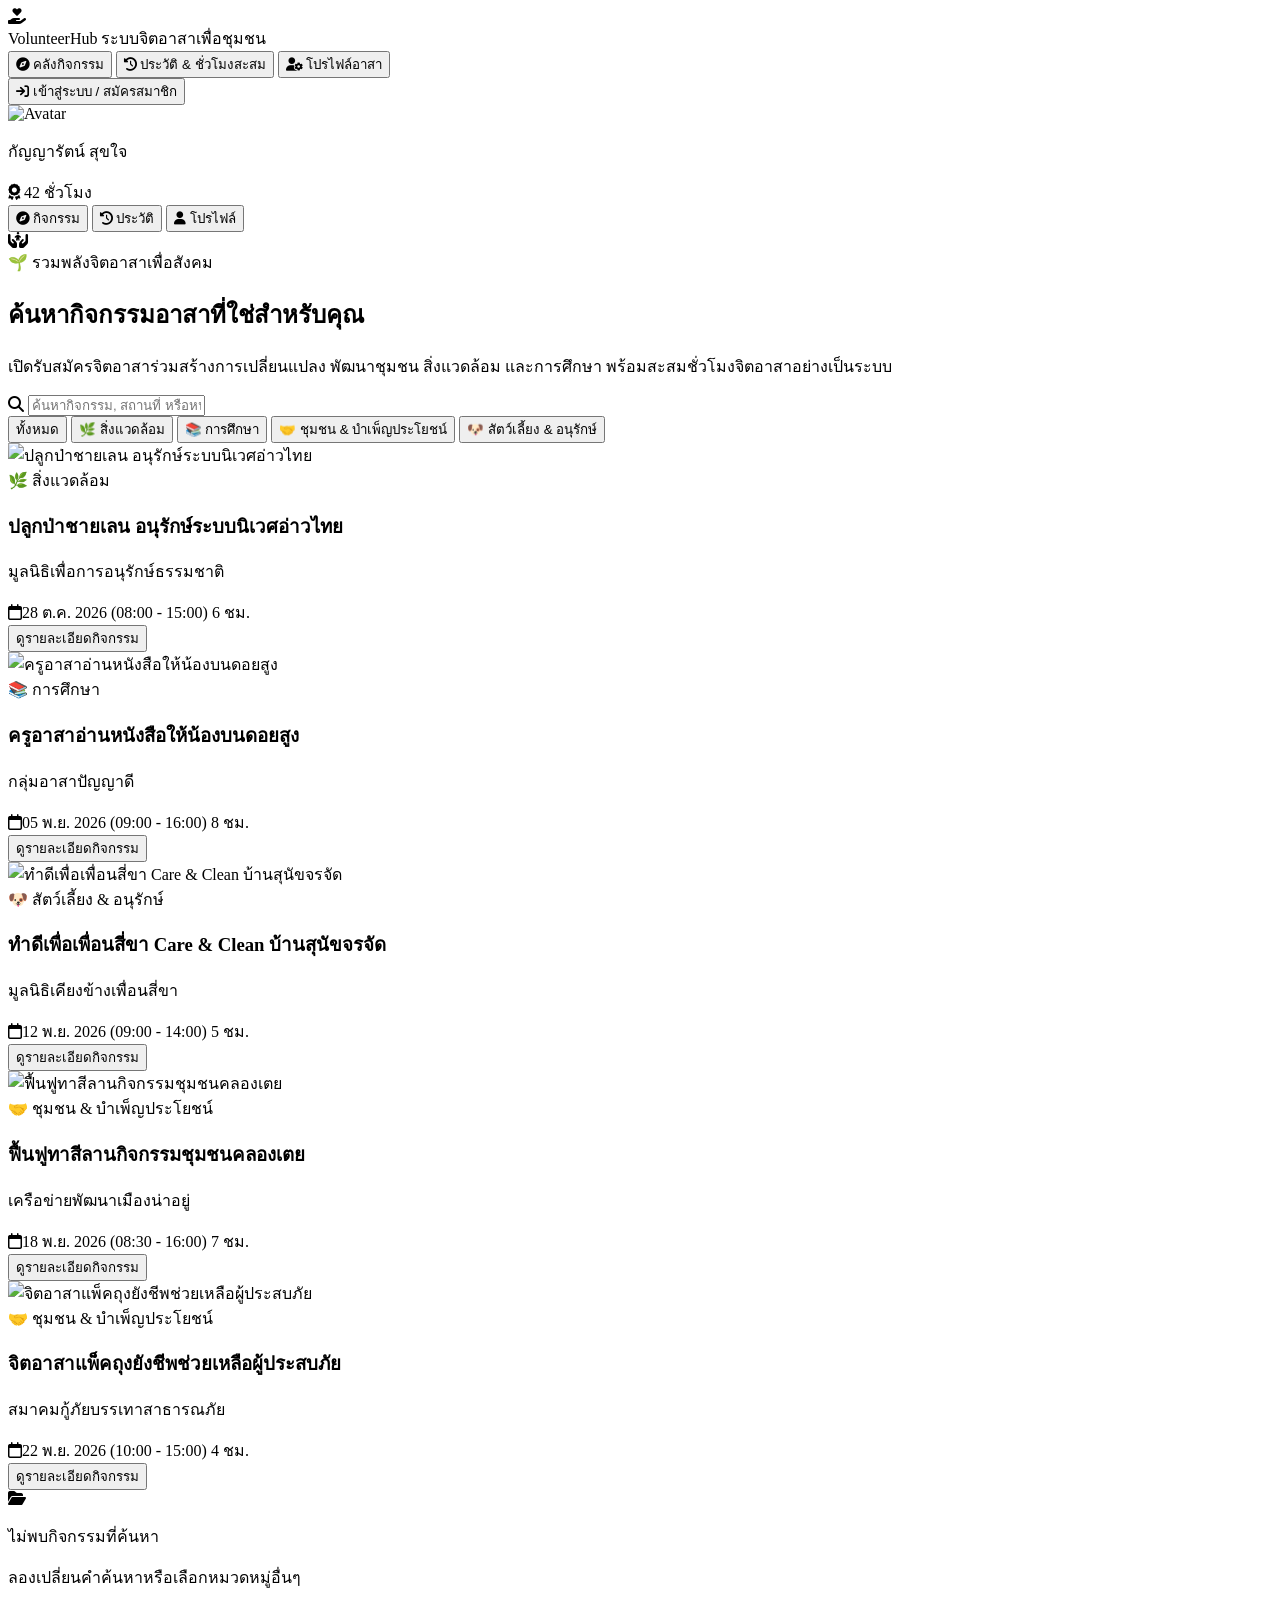
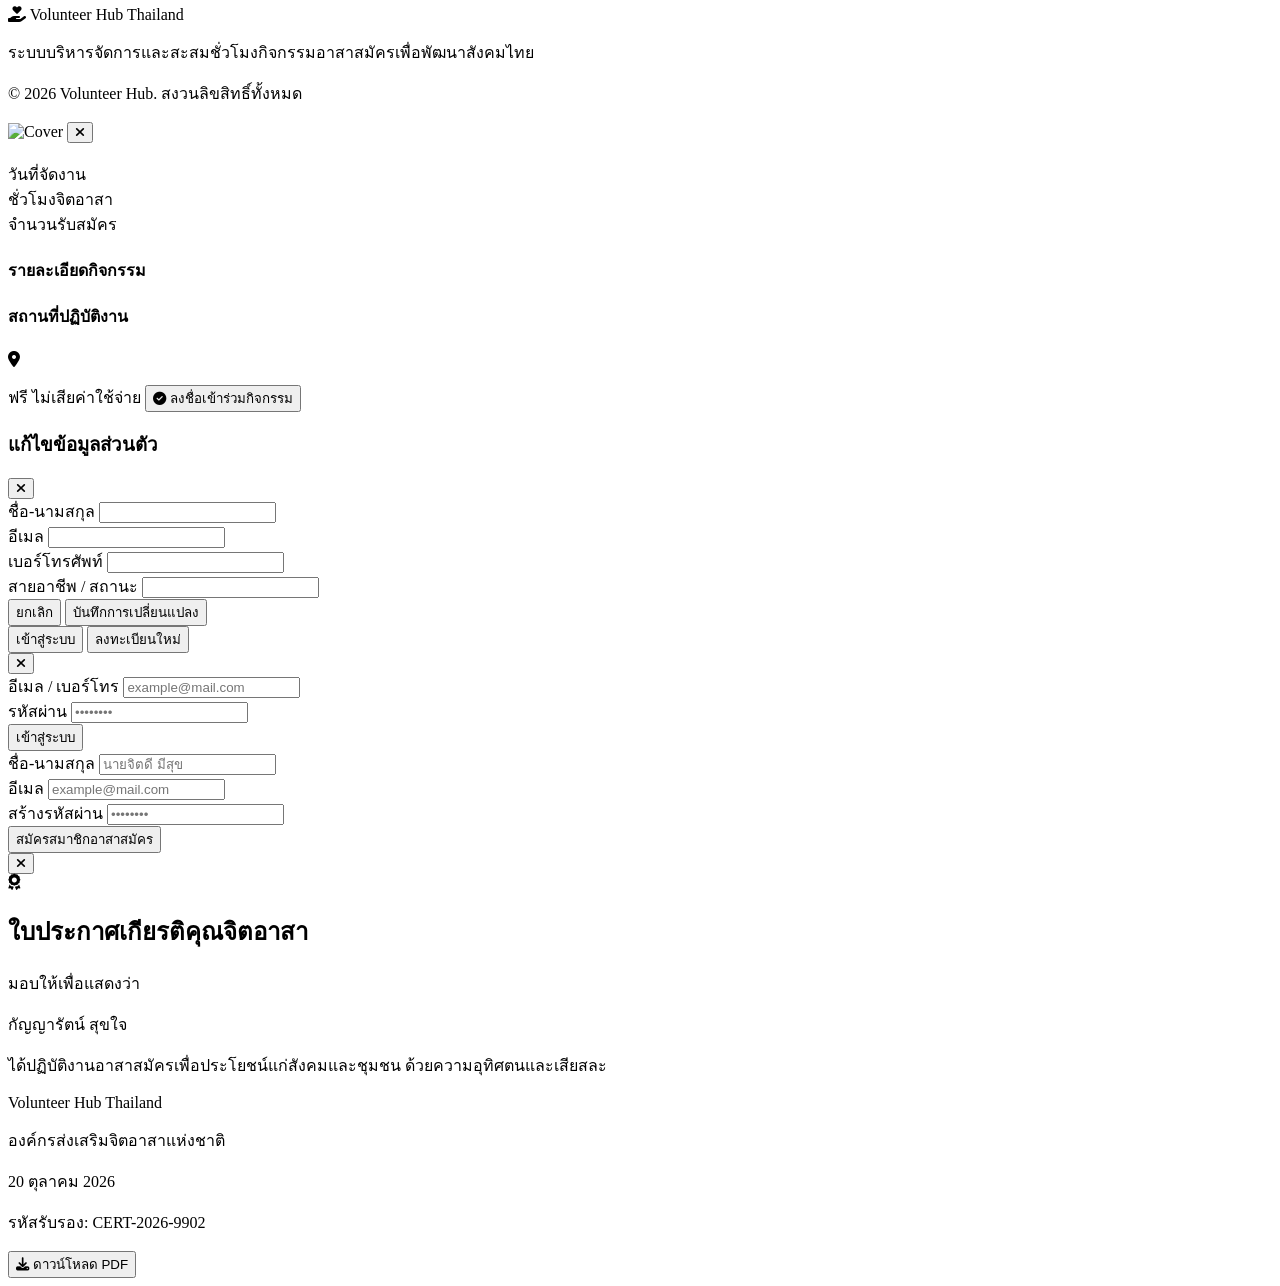
==== commit fb1fb346: "Update index.html" ====
--- a/index.html
+++ b/index.html
@@ -738,4 +738,190 @@
 
             filtered.forEach(act => {
                 const card = document.createElement('div');
-                card.className = "bg-white rounded-2xl border border-slate-200 overflow-h... (15 KB left)
+                card.className = "bg-white rounded-2xl border border-slate-200 overflow-hidden shadow-sm flex flex-col cursor-pointer hover:shadow-md transition-shadow";
+                card.innerHTML = `
+                    <img src="${escapeHtml(act.img)}" alt="${escapeHtml(act.title)}" class="w-full h-44 object-cover">
+                    <div class="p-5 flex flex-col flex-grow">
+                        <span class="text-xs font-medium text-brand-700 mb-2">${escapeHtml(act.categoryName)}</span>
+                        <h3 class="font-bold text-slate-900 mb-2">${escapeHtml(act.title)}</h3>
+                        <p class="text-xs text-slate-500 mb-4">${escapeHtml(act.org)}</p>
+                        <div class="mt-auto flex items-center justify-between text-xs text-slate-600">
+                            <span><i class="fa-regular fa-calendar mr-1"></i>${escapeHtml(act.date)}</span>
+                            <span class="font-medium text-brand-700">${act.hours} ชม.</span>
+                        </div>
+                        <button type="button" class="mt-4 w-full py-2 bg-brand-600 hover:bg-brand-700 text-white rounded-lg text-xs font-medium transition-colors">ดูรายละเอียดกิจกรรม</button>
+                    </div>`;
+                card.addEventListener('click', () => openActivityModal(act.id));
+                grid.appendChild(card);
+            });
+        }
+
+        function escapeHtml(value) {
+            return String(value).replace(/[&<>"']/g, character => ({
+                '&': '&amp;', '<': '&lt;', '>': '&gt;', '"': '&quot;', "'": '&#39;'
+            })[character]);
+        }
+
+        function filterActivities() {
+            appState.searchQuery = document.getElementById('searchInput').value.trim();
+            renderActivities();
+        }
+
+        function setCategoryFilter(category) {
+            appState.activeFilterCat = category;
+            document.querySelectorAll('.cat-filter-btn').forEach(button => {
+                const selected = button.dataset.cat === category;
+                button.className = `cat-filter-btn px-3 py-1.5 rounded-lg text-xs font-medium whitespace-nowrap transition-all ${selected ? 'bg-brand-600 text-white' : 'bg-slate-100 text-slate-600 hover:bg-slate-200'}`;
+            });
+            renderActivities();
+        }
+
+        function renderHistory() {
+            const body = document.getElementById('historyTableBody');
+            body.innerHTML = '';
+            appState.history.forEach(item => {
+                const row = document.createElement('tr');
+                const statusClass = item.status === 'approved'
+                    ? 'bg-brand-50 text-brand-700'
+                    : 'bg-amber-50 text-amber-700';
+                row.innerHTML = `
+                    <td class="p-4"><div class="font-medium text-slate-800">${escapeHtml(item.title)}</div><div class="text-[10px] text-slate-400 mt-1">${escapeHtml(item.org)}</div></td>
+                    <td class="p-4 whitespace-nowrap">${escapeHtml(item.date)}</td>
+                    <td class="p-4">${item.hours} ชม.</td>
+                    <td class="p-4"><span class="px-2 py-1 rounded-full ${statusClass}">${escapeHtml(item.statusText)}</span></td>
+                    <td class="p-4 text-right"><button type="button" class="text-brand-700 hover:text-brand-800 font-medium" aria-label="ดูใบรับรอง"><i class="fa-solid fa-file-arrow-down"></i></button></td>`;
+                row.querySelector('button').addEventListener('click', generateSummaryCert);
+                body.appendChild(row);
+            });
+        }
+
+        function updateProfileUI() {
+            const user = appState.currentUser;
+            document.getElementById('headerName').textContent = user.name;
+            document.getElementById('profileName').textContent = user.name;
+            document.getElementById('profileRole').textContent = user.role;
+            document.getElementById('profileEmail').textContent = user.email;
+            document.getElementById('profilePhone').textContent = user.phone;
+            document.getElementById('headerHours').innerHTML = `<i class="fa-solid fa-award"></i> ${user.approvedHours} ชั่วโมง`;
+            document.getElementById('statApprovedHours').innerHTML = `${user.approvedHours} <span class="text-xs font-normal text-slate-500">ชม.</span>`;
+            document.getElementById('statPendingHours').innerHTML = `${user.pendingHours} <span class="text-xs font-normal text-slate-500">ชม.</span>`;
+            document.getElementById('headerAvatar').src = user.avatar;
+            document.getElementById('profileAvatar').src = user.avatar;
+        }
+
+        function openActivityModal(activityId) {
+            const activity = appState.activities.find(item => item.id === activityId);
+            if (!activity) return;
+            appState.selectedActivityId = activityId;
+            document.getElementById('modalImg').src = activity.img;
+            document.getElementById('modalBadge').textContent = activity.categoryName;
+            document.getElementById('modalTitle').textContent = activity.title;
+            document.getElementById('modalOrg').textContent = activity.org;
+            document.getElementById('modalDate').textContent = activity.date;
+            document.getElementById('modalHours').textContent = `${activity.hours} ชั่วโมง`;
+            document.getElementById('modalSeats').textContent = `${activity.seatsLeft} / ${activity.totalSeats} ที่`;
+            document.getElementById('modalDesc').textContent = activity.desc;
+            document.querySelector('#modalLocation span').textContent = activity.location;
+            openModal('activityModal');
+        }
+
+        function openModal(modalId) {
+            document.getElementById(modalId).classList.remove('hidden');
+            document.body.classList.add('overflow-hidden');
+        }
+
+        function closeModal(modalId) {
+            document.getElementById(modalId).classList.add('hidden');
+            if (!document.querySelector('.fixed.inset-0.z-50:not(.hidden)')) {
+                document.body.classList.remove('overflow-hidden');
+            }
+        }
+
+        function registerCurrentActivity() {
+            const activity = appState.activities.find(item => item.id === appState.selectedActivityId);
+            if (!activity) return;
+            if (activity.seatsLeft <= 0) {
+                showToast('กิจกรรมนี้เต็มแล้ว', 'error');
+                return;
+            }
+            activity.seatsLeft -= 1;
+            appState.history.unshift({
+                id: Date.now(), title: activity.title,
+                date: activity.date.split(' (')[0], hours: activity.hours,
+                status: 'pending', statusText: 'รอตรวจสอบ', org: activity.org
+            });
+            appState.currentUser.pendingHours += activity.hours;
+            document.getElementById('statTotalJoined').innerHTML = `${appState.history.length} <span class="text-xs font-normal text-slate-500">โครงการ</span>`;
+            renderHistory();
+            updateProfileUI();
+            closeModal('activityModal');
+            showToast('ลงชื่อเข้าร่วมกิจกรรมเรียบร้อยแล้ว', 'success');
+        }
+
+        function openAuthModal() {
+            switchAuthTab('login');
+            openModal('authModal');
+        }
+
+        function switchAuthTab(tab) {
+            const loginSelected = tab === 'login';
+            document.getElementById('loginForm').classList.toggle('hidden', !loginSelected);
+            document.getElementById('registerForm').classList.toggle('hidden', loginSelected);
+            document.getElementById('authTabLogin').className = loginSelected
+                ? 'text-brand-600 border-b-2 border-brand-600 pb-1'
+                : 'text-slate-400 hover:text-slate-600 pb-1';
+            document.getElementById('authTabRegister').className = loginSelected
+                ? 'text-slate-400 hover:text-slate-600 pb-1'
+                : 'text-brand-600 border-b-2 border-brand-600 pb-1';
+        }
+
+        function handleAuthSubmit(event, mode) {
+            event.preventDefault();
+            closeModal('authModal');
+            showToast(mode === 'login' ? 'เข้าสู่ระบบเรียบร้อยแล้ว' : 'สมัครสมาชิกเรียบร้อยแล้ว', 'success');
+        }
+
+        function openEditProfileModal() {
+            const user = appState.currentUser;
+            document.getElementById('editNameInput').value = user.name;
+            document.getElementById('editEmailInput').value = user.email;
+            document.getElementById('editPhoneInput').value = user.phone;
+            document.getElementById('editRoleInput').value = user.role;
+            openModal('editProfileModal');
+        }
+
+        function saveProfile(event) {
+            event.preventDefault();
+            const user = appState.currentUser;
+            user.name = document.getElementById('editNameInput').value.trim();
+            user.email = document.getElementById('editEmailInput').value.trim();
+            user.phone = document.getElementById('editPhoneInput').value.trim();
+            user.role = document.getElementById('editRoleInput').value.trim();
+            updateProfileUI();
+            closeModal('editProfileModal');
+            showToast('บันทึกข้อมูลส่วนตัวเรียบร้อยแล้ว', 'success');
+        }
+
+        function generateSummaryCert() {
+            document.getElementById('certName').textContent = appState.currentUser.name;
+            document.getElementById('certDesc').textContent = `ได้ปฏิบัติงานอาสาสมัครเพื่อประโยชน์แก่สังคมและชุมชน รวม ${appState.currentUser.approvedHours} ชั่วโมง ด้วยความอุทิศตนและเสียสละ`;
+            openModal('certModal');
+        }
+
+        function showToast(message, type = 'success') {
+            const toast = document.createElement('div');
+            const color = type === 'error' ? 'bg-rose-600' : 'bg-slate-900';
+            toast.className = `${color} text-white px-4 py-3 rounded-lg shadow-lg text-sm pointer-events-auto`;
+            toast.textContent = message;
+            document.getElementById('toastContainer').appendChild(toast);
+            window.setTimeout(() => toast.remove(), 3000);
+        }
+
+        window.addEventListener('load', () => {
+            renderActivities();
+            renderHistory();
+            updateProfileUI();
+        });
+    </script>
+</body>
+</html>
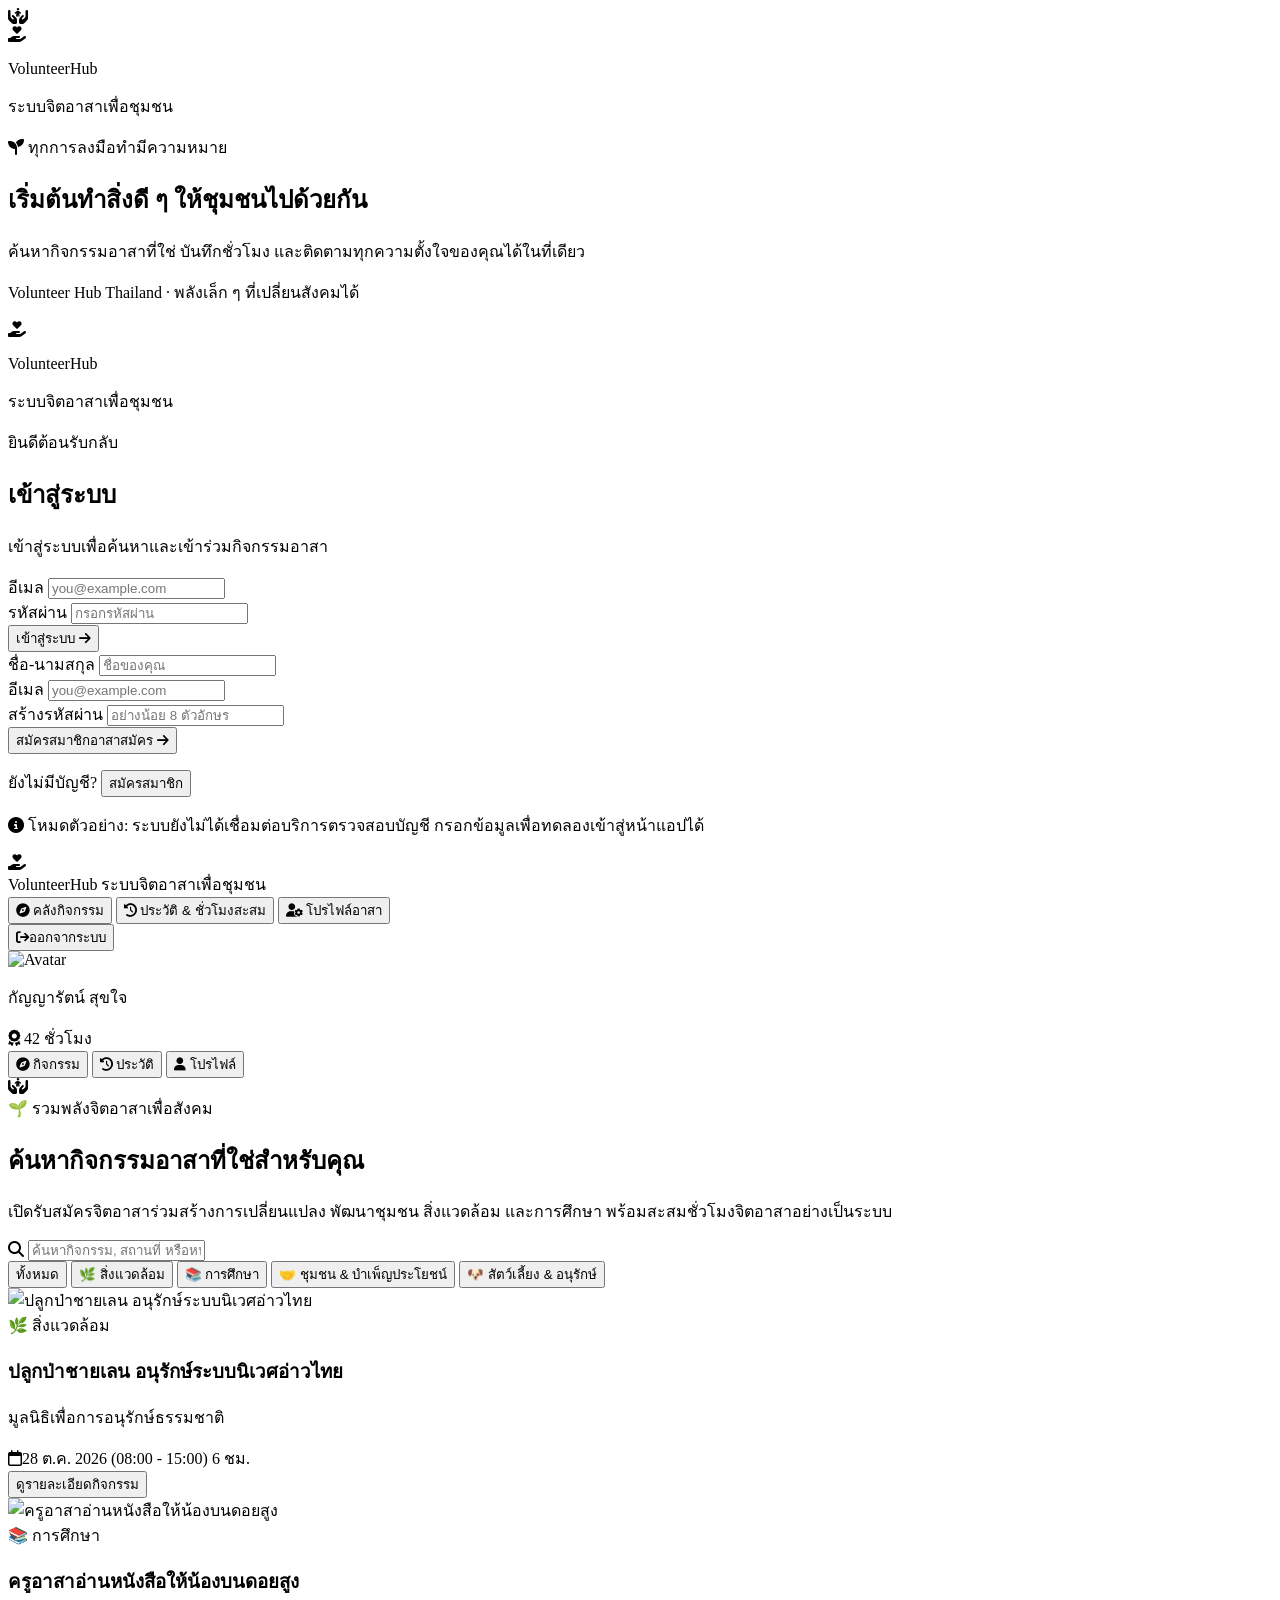
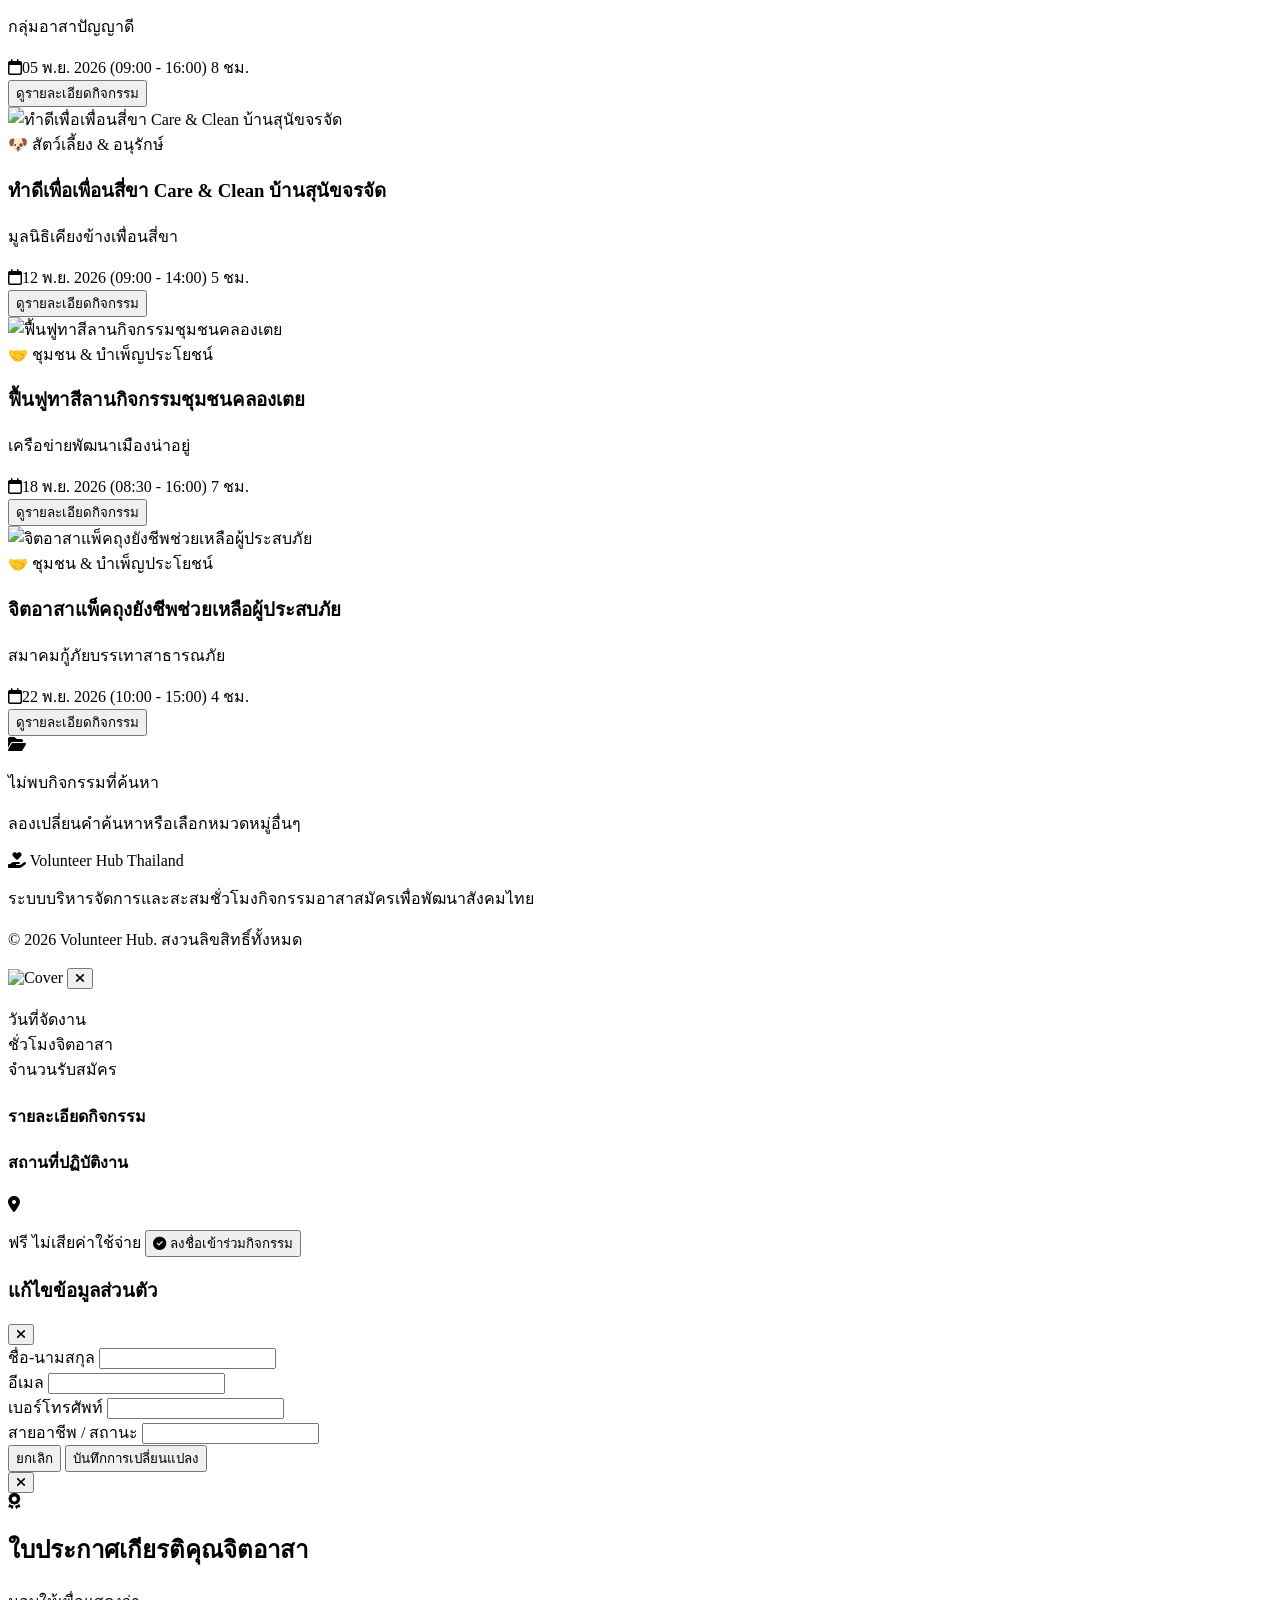
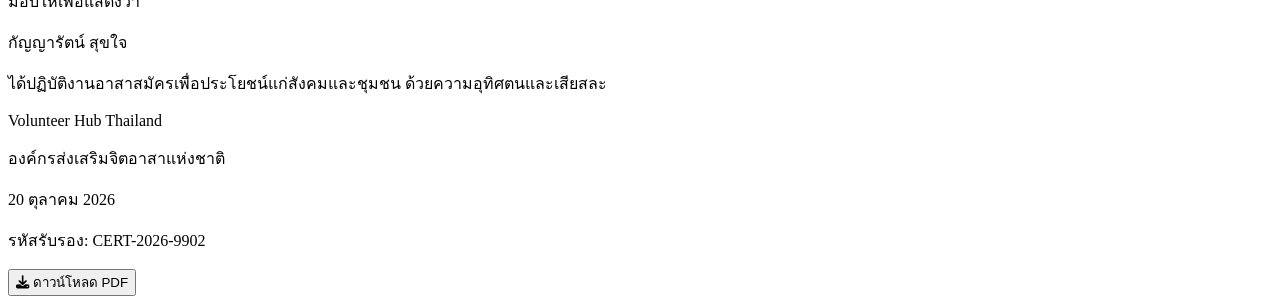
==== commit a273c568: "Update index.html" ====
--- a/index.html
+++ b/index.html
@@ -49,6 +49,98 @@
     <!-- Toast Notification Container -->
     <div id="toastContainer" class="fixed top-5 right-5 z-50 flex flex-col gap-2 pointer-events-none"></div>
 
+    <!-- Sign-in screen -->
+    <section id="authScreen" class="min-h-screen bg-gradient-to-br from-emerald-50 via-white to-slate-100 px-4 py-8 sm:px-6">
+        <div class="mx-auto flex min-h-[calc(100vh-4rem)] max-w-6xl items-center justify-center">
+            <div class="grid w-full overflow-hidden rounded-3xl border border-slate-200 bg-white shadow-xl shadow-slate-900/5 lg:grid-cols-2">
+                <div class="relative hidden flex-col justify-between overflow-hidden bg-gradient-to-br from-emerald-800 via-brand-700 to-emerald-500 p-10 text-white lg:flex">
+                    <div class="absolute -bottom-16 -right-10 text-white/10">
+                        <i class="fa-solid fa-hands-holding-child text-[300px]"></i>
+                    </div>
+                    <div class="relative flex items-center gap-3">
+                        <div class="flex h-12 w-12 items-center justify-center rounded-2xl bg-white/15 text-2xl">
+                            <i class="fa-solid fa-hand-holding-heart"></i>
+                        </div>
+                        <div>
+                            <p class="text-xl font-bold">Volunteer<span class="text-emerald-200">Hub</span></p>
+                            <p class="text-xs text-emerald-100">ระบบจิตอาสาเพื่อชุมชน</p>
+                        </div>
+                    </div>
+                    <div class="relative max-w-md py-12">
+                        <span class="mb-4 inline-flex items-center gap-2 rounded-full border border-white/20 bg-white/10 px-3 py-1.5 text-xs">
+                            <i class="fa-solid fa-seedling"></i> ทุกการลงมือทำมีความหมาย
+                        </span>
+                        <h1 class="mb-4 text-4xl font-bold leading-tight">เริ่มต้นทำสิ่งดี ๆ ให้ชุมชนไปด้วยกัน</h1>
+                        <p class="leading-relaxed text-emerald-50">ค้นหากิจกรรมอาสาที่ใช่ บันทึกชั่วโมง และติดตามทุกความตั้งใจของคุณได้ในที่เดียว</p>
+                    </div>
+                    <p class="relative text-xs text-emerald-100">Volunteer Hub Thailand · พลังเล็ก ๆ ที่เปลี่ยนสังคมได้</p>
+                </div>
+
+                <div class="flex items-center justify-center p-6 sm:p-10 lg:p-12">
+                    <div class="w-full max-w-md">
+                        <div class="mb-8 flex items-center gap-3 lg:hidden">
+                            <div class="flex h-11 w-11 items-center justify-center rounded-xl bg-brand-600 text-xl text-white">
+                                <i class="fa-solid fa-hand-holding-heart"></i>
+                            </div>
+                            <div>
+                                <p class="text-lg font-bold text-slate-900">Volunteer<span class="text-brand-600">Hub</span></p>
+                                <p class="text-xs text-slate-500">ระบบจิตอาสาเพื่อชุมชน</p>
+                            </div>
+                        </div>
+
+                        <div class="mb-6">
+                            <p id="authEyebrow" class="mb-2 text-xs font-semibold uppercase tracking-wider text-brand-700">ยินดีต้อนรับกลับ</p>
+                            <h2 id="authTitle" class="text-2xl font-bold text-slate-900 sm:text-3xl">เข้าสู่ระบบ</h2>
+                            <p id="authSubtitle" class="mt-2 text-sm text-slate-500">เข้าสู่ระบบเพื่อค้นหาและเข้าร่วมกิจกรรมอาสา</p>
+                        </div>
+
+                        <form id="gateLoginForm" onsubmit="handleGateAuth(event, 'login')" class="space-y-4">
+                            <div>
+                                <label for="gateLoginEmail" class="mb-1.5 block text-sm font-medium text-slate-700">อีเมล</label>
+                                <input id="gateLoginEmail" name="email" type="email" autocomplete="email" required placeholder="you@example.com" class="w-full rounded-xl border border-slate-200 px-4 py-3 text-sm outline-none transition focus:border-brand-500 focus:ring-4 focus:ring-brand-500/10">
+                            </div>
+                            <div>
+                                <label for="gateLoginPassword" class="mb-1.5 block text-sm font-medium text-slate-700">รหัสผ่าน</label>
+                                <input id="gateLoginPassword" name="password" type="password" autocomplete="current-password" required placeholder="กรอกรหัสผ่าน" class="w-full rounded-xl border border-slate-200 px-4 py-3 text-sm outline-none transition focus:border-brand-500 focus:ring-4 focus:ring-brand-500/10">
+                            </div>
+                            <button type="submit" class="flex w-full items-center justify-center gap-2 rounded-xl bg-brand-600 px-4 py-3 text-sm font-semibold text-white shadow-lg shadow-brand-600/20 transition hover:bg-brand-700 focus:outline-none focus:ring-4 focus:ring-brand-500/20">
+                                เข้าสู่ระบบ <i class="fa-solid fa-arrow-right"></i>
+                            </button>
+                        </form>
+
+                        <form id="gateRegisterForm" onsubmit="handleGateAuth(event, 'register')" class="hidden space-y-4">
+                            <div>
+                                <label for="gateRegisterName" class="mb-1.5 block text-sm font-medium text-slate-700">ชื่อ-นามสกุล</label>
+                                <input id="gateRegisterName" name="name" type="text" autocomplete="name" required placeholder="ชื่อของคุณ" class="w-full rounded-xl border border-slate-200 px-4 py-3 text-sm outline-none transition focus:border-brand-500 focus:ring-4 focus:ring-brand-500/10">
+                            </div>
+                            <div>
+                                <label for="gateRegisterEmail" class="mb-1.5 block text-sm font-medium text-slate-700">อีเมล</label>
+                                <input id="gateRegisterEmail" name="email" type="email" autocomplete="email" required placeholder="you@example.com" class="w-full rounded-xl border border-slate-200 px-4 py-3 text-sm outline-none transition focus:border-brand-500 focus:ring-4 focus:ring-brand-500/10">
+                            </div>
+                            <div>
+                                <label for="gateRegisterPassword" class="mb-1.5 block text-sm font-medium text-slate-700">สร้างรหัสผ่าน</label>
+                                <input id="gateRegisterPassword" name="password" type="password" autocomplete="new-password" minlength="8" required placeholder="อย่างน้อย 8 ตัวอักษร" class="w-full rounded-xl border border-slate-200 px-4 py-3 text-sm outline-none transition focus:border-brand-500 focus:ring-4 focus:ring-brand-500/10">
+                            </div>
+                            <button type="submit" class="flex w-full items-center justify-center gap-2 rounded-xl bg-brand-600 px-4 py-3 text-sm font-semibold text-white shadow-lg shadow-brand-600/20 transition hover:bg-brand-700 focus:outline-none focus:ring-4 focus:ring-brand-500/20">
+                                สมัครสมาชิกอาสาสมัคร <i class="fa-solid fa-arrow-right"></i>
+                            </button>
+                        </form>
+
+                        <p class="mt-6 text-center text-sm text-slate-500">
+                            <span id="authSwitchPrompt">ยังไม่มีบัญชี?</span>
+                            <button id="authSwitchButton" type="button" onclick="switchGateAuthMode()" class="ml-1 font-semibold text-brand-700 hover:text-brand-800">สมัครสมาชิก</button>
+                        </p>
+                        <p class="mt-6 rounded-xl bg-amber-50 px-3 py-2.5 text-xs leading-relaxed text-amber-800">
+                            <i class="fa-solid fa-circle-info mr-1"></i>
+                            โหมดตัวอย่าง: ระบบยังไม่ได้เชื่อมต่อบริการตรวจสอบบัญชี กรอกข้อมูลเพื่อทดลองเข้าสู่หน้าแอปได้
+                        </p>
+                    </div>
+                </div>
+            </div>
+        </div>
+    </section>
+
+    <div id="appShell" class="hidden w-full flex-grow flex-col">
     <!-- Top Navigation Bar -->
     <header class="bg-white border-b border-slate-200 sticky top-0 z-30 shadow-sm">
         <div class="max-w-7xl mx-auto px-4 sm:px-6 lg:px-8">
@@ -80,8 +172,8 @@
 
                 <!-- Auth & User Info -->
                 <div class="flex items-center gap-3">
-                    <button id="authBtn" onclick="openAuthModal()" class="hidden sm:flex items-center gap-2 px-4 py-2 text-sm font-medium text-slate-700 bg-slate-100 hover:bg-slate-200 rounded-lg transition-all">
-                        <i class="fa-solid fa-arrow-right-to-bracket"></i> เข้าสู่ระบบ / สมัครสมาชิก
+                    <button id="authBtn" onclick="logoutUser()" class="flex items-center gap-2 rounded-lg bg-slate-100 px-3 py-2 text-sm font-medium text-slate-700 transition-all hover:bg-slate-200 sm:px-4">
+                        <i class="fa-solid fa-arrow-right-from-bracket"></i><span class="hidden sm:inline">ออกจากระบบ</span>
                     </button>
                     
                     <div id="userPill" class="flex items-center gap-3 bg-slate-50 border border-slate-200 rounded-full pl-2 pr-3 py-1 cursor-pointer hover:border-slate-300 transition-all" onclick="switchTab('profile')">
@@ -468,57 +560,6 @@
                     <button type="submit" class="px-4 py-2 bg-brand-600 text-white rounded-lg font-medium hover:bg-brand-700">บันทึกการเปลี่ยนแปลง</button>
                 </div>
             </form>
-        </div>
-    </div>
-
-    <!-- Auth Modal (Login / Register Toggle) -->
-    <div id="authModal" class="fixed inset-0 bg-slate-900/60 backdrop-blur-sm z-50 hidden flex items-center justify-center p-4">
-        <div class="bg-white rounded-2xl max-w-sm w-full p-6 shadow-2xl border border-slate-100 space-y-4">
-            
-            <div class="flex justify-between items-center border-b border-slate-100 pb-3">
-                <div class="flex gap-4 text-sm font-bold">
-                    <button id="authTabLogin" onclick="switchAuthTab('login')" class="text-brand-600 border-b-2 border-brand-600 pb-1">เข้าสู่ระบบ</button>
-                    <button id="authTabRegister" onclick="switchAuthTab('register')" class="text-slate-400 hover:text-slate-600 pb-1">ลงทะเบียนใหม่</button>
-                </div>
-                <button onclick="closeModal('authModal')" class="text-slate-400 hover:text-slate-600">
-                    <i class="fa-solid fa-xmark"></i>
-                </button>
-            </div>
-
-            <!-- Login Form -->
-            <form id="loginForm" onsubmit="handleAuthSubmit(event, 'login')" class="space-y-3 text-xs">
-                <div>
-                    <label class="block text-slate-600 mb-1 font-medium">อีเมล / เบอร์โทร</label>
-                    <input type="text" placeholder="example@mail.com" required class="w-full px-3 py-2 border border-slate-200 rounded-lg focus:ring-2 focus:ring-brand-500 outline-none">
-                </div>
-                <div>
-                    <label class="block text-slate-600 mb-1 font-medium">รหัสผ่าน</label>
-                    <input type="password" placeholder="••••••••" required class="w-full px-3 py-2 border border-slate-200 rounded-lg focus:ring-2 focus:ring-brand-500 outline-none">
-                </div>
-                <button type="submit" class="w-full py-2.5 bg-brand-600 hover:bg-brand-700 text-white font-medium rounded-lg transition-all shadow-md shadow-brand-600/20 mt-2">
-                    เข้าสู่ระบบ
-                </button>
-            </form>
-
-            <!-- Register Form (Hidden initially) -->
-            <form id="registerForm" onsubmit="handleAuthSubmit(event, 'register')" class="space-y-3 text-xs hidden">
-                <div>
-                    <label class="block text-slate-600 mb-1 font-medium">ชื่อ-นามสกุล</label>
-                    <input type="text" placeholder="นายจิตดี มีสุข" required class="w-full px-3 py-2 border border-slate-200 rounded-lg focus:ring-2 focus:ring-brand-500 outline-none">
-                </div>
-                <div>
-                    <label class="block text-slate-600 mb-1 font-medium">อีเมล</label>
-                    <input type="email" placeholder="example@mail.com" required class="w-full px-3 py-2 border border-slate-200 rounded-lg focus:ring-2 focus:ring-brand-500 outline-none">
-                </div>
-                <div>
-                    <label class="block text-slate-600 mb-1 font-medium">สร้างรหัสผ่าน</label>
-                    <input type="password" placeholder="••••••••" required class="w-full px-3 py-2 border border-slate-200 rounded-lg focus:ring-2 focus:ring-brand-500 outline-none">
-                </div>
-                <button type="submit" class="w-full py-2.5 bg-brand-600 hover:bg-brand-700 text-white font-medium rounded-lg transition-all shadow-md shadow-brand-600/20 mt-2">
-                    สมัครสมาชิกอาสาสมัคร
-                </button>
-            </form>
-
         </div>
     </div>
 
@@ -555,6 +596,7 @@
         </div>
     </div>
 
+    </div>
 
     <!-- JavaScript Application Logic -->
     <script>
@@ -858,27 +900,48 @@
             showToast('ลงชื่อเข้าร่วมกิจกรรมเรียบร้อยแล้ว', 'success');
         }
 
-        function openAuthModal() {
-            switchAuthTab('login');
-            openModal('authModal');
-        }
-
-        function switchAuthTab(tab) {
-            const loginSelected = tab === 'login';
-            document.getElementById('loginForm').classList.toggle('hidden', !loginSelected);
-            document.getElementById('registerForm').classList.toggle('hidden', loginSelected);
-            document.getElementById('authTabLogin').className = loginSelected
-                ? 'text-brand-600 border-b-2 border-brand-600 pb-1'
-                : 'text-slate-400 hover:text-slate-600 pb-1';
-            document.getElementById('authTabRegister').className = loginSelected
-                ? 'text-slate-400 hover:text-slate-600 pb-1'
-                : 'text-brand-600 border-b-2 border-brand-600 pb-1';
-        }
-
-        function handleAuthSubmit(event, mode) {
+        function switchGateAuthMode() {
+            const showRegister = document.getElementById('gateLoginForm').classList.contains('hidden');
+            document.getElementById('gateLoginForm').classList.toggle('hidden', !showRegister);
+            document.getElementById('gateRegisterForm').classList.toggle('hidden', showRegister);
+            document.getElementById('authEyebrow').textContent = showRegister ? 'เข้าร่วมชุมชนอาสา' : 'ยินดีต้อนรับกลับ';
+            document.getElementById('authTitle').textContent = showRegister ? 'สร้างบัญชีใหม่' : 'เข้าสู่ระบบ';
+            document.getElementById('authSubtitle').textContent = showRegister
+                ? 'สมัครสมาชิกเพื่อเริ่มต้นทำกิจกรรมดี ๆ ไปด้วยกัน'
+                : 'เข้าสู่ระบบเพื่อค้นหาและเข้าร่วมกิจกรรมอาสา';
+            document.getElementById('authSwitchPrompt').textContent = showRegister ? 'มีบัญชีอยู่แล้ว?' : 'ยังไม่มีบัญชี?';
+            document.getElementById('authSwitchButton').textContent = showRegister ? 'เข้าสู่ระบบ' : 'สมัครสมาชิก';
+        }
+
+        function handleGateAuth(event, mode) {
             event.preventDefault();
-            closeModal('authModal');
+            const form = event.currentTarget;
+            const formData = new FormData(form);
+            const email = formData.get('email').trim();
+            const name = mode === 'register'
+                ? formData.get('name').trim()
+                : sessionStorage.getItem('volunteerHubName') || appState.currentUser.name;
+
+            appState.currentUser.name = name;
+            appState.currentUser.email = email;
+            sessionStorage.setItem('volunteerHubName', name);
+            sessionStorage.setItem('volunteerHubEmail', email);
+            updateProfileUI();
+            document.getElementById('authScreen').classList.add('hidden');
+            document.getElementById('appShell').classList.remove('hidden');
+            document.getElementById('appShell').classList.add('flex');
             showToast(mode === 'login' ? 'เข้าสู่ระบบเรียบร้อยแล้ว' : 'สมัครสมาชิกเรียบร้อยแล้ว', 'success');
+        }
+
+        function logoutUser() {
+            sessionStorage.removeItem('volunteerHubName');
+            sessionStorage.removeItem('volunteerHubEmail');
+            document.getElementById('appShell').classList.add('hidden');
+            document.getElementById('appShell').classList.remove('flex');
+            document.getElementById('authScreen').classList.remove('hidden');
+            document.getElementById('gateLoginForm').reset();
+            document.getElementById('gateRegisterForm').reset();
+            switchGateAuthMode();
         }
 
         function openEditProfileModal() {
@@ -897,6 +960,8 @@
             user.email = document.getElementById('editEmailInput').value.trim();
             user.phone = document.getElementById('editPhoneInput').value.trim();
             user.role = document.getElementById('editRoleInput').value.trim();
+            sessionStorage.setItem('volunteerHubName', user.name);
+            sessionStorage.setItem('volunteerHubEmail', user.email);
             updateProfileUI();
             closeModal('editProfileModal');
             showToast('บันทึกข้อมูลส่วนตัวเรียบร้อยแล้ว', 'success');
@@ -920,6 +985,15 @@
         window.addEventListener('load', () => {
             renderActivities();
             renderHistory();
+            const email = sessionStorage.getItem('volunteerHubEmail');
+            const name = sessionStorage.getItem('volunteerHubName');
+            if (email) {
+                appState.currentUser.email = email;
+                if (name) appState.currentUser.name = name;
+                document.getElementById('authScreen').classList.add('hidden');
+                document.getElementById('appShell').classList.remove('hidden');
+                document.getElementById('appShell').classList.add('flex');
+            }
             updateProfileUI();
         });
     </script>
